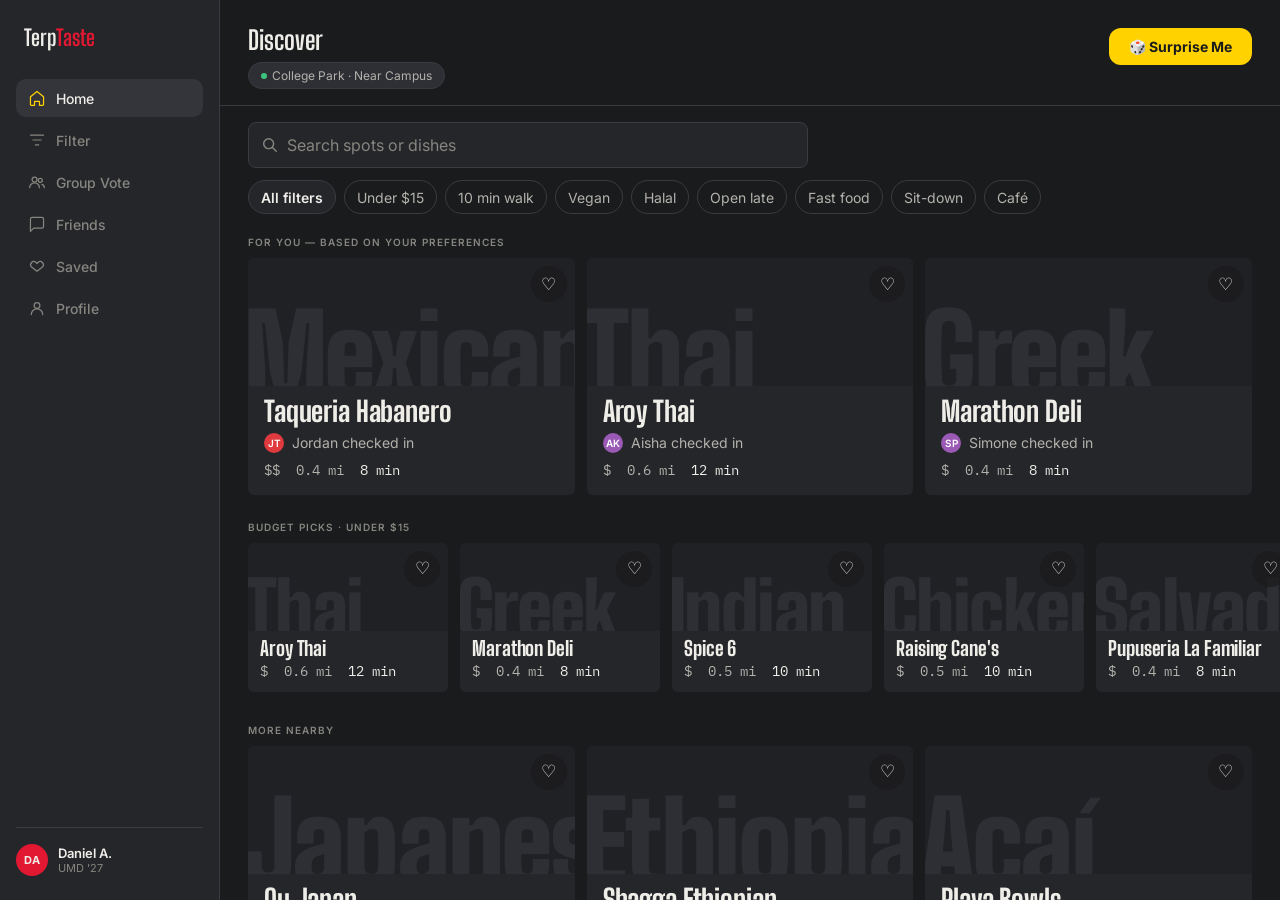
==== index.html @ ddad02ac "Phase 3 group 2: search, filter chips and a working Filter panel Home search, Home chips and the Fil" ====
<!DOCTYPE html>
<html lang="en">
<head>
<meta charset="UTF-8">
<meta name="viewport" content="width=device-width, initial-scale=1.0">
<title>TerpTaste — UMD Food Discovery</title>
<link rel="preconnect" href="https://fonts.googleapis.com">
<link rel="preconnect" href="https://fonts.gstatic.com" crossorigin>
<link href="https://fonts.googleapis.com/css2?family=Big+Shoulders+Display:wght@600;700;800;900&family=Inter:wght@400;500;600;700&family=IBM+Plex+Mono:wght@500&display=swap" rel="stylesheet">
<link rel="stylesheet" href="css/tokens.css">
<link rel="stylesheet" href="css/app.css">
<link rel="stylesheet" href="css/components.css">
</head>
<body>
<div class="toast" id="toast"></div>
<div class="app-shell">

  <!-- SIDEBAR -->
  <div class="sidebar">
    <div class="sidebar-logo">Terp<span>Taste</span></div>
    <div class="snav active" id="sb-home" onclick="go('home')">
      <svg width="18" height="18" viewBox="0 0 22 22" fill="none"><path d="M3 9.5L11 3l8 6.5V19a1 1 0 01-1 1H14v-5H8v5H4a1 1 0 01-1-1V9.5z" stroke="var(--terp-gold)" stroke-width="1.5" stroke-linecap="round" stroke-linejoin="round"/></svg>
      <span>Home</span>
    </div>
    <div class="snav" id="sb-filter" onclick="go('filter')">
      <svg width="18" height="18" viewBox="0 0 22 22" fill="none"><path d="M3 5h16M6 11h10M9 17h4" stroke="var(--text-muted)" stroke-width="1.5" stroke-linecap="round"/></svg>
      <span>Filter</span>
    </div>
    <div class="snav" id="sb-group" onclick="go('group')">
      <svg width="18" height="18" viewBox="0 0 22 22" fill="none"><circle cx="8" cy="8" r="3" stroke="var(--text-muted)" stroke-width="1.5"/><circle cx="15" cy="9" r="2.5" stroke="var(--text-muted)" stroke-width="1.5"/><path d="M2 18c0-3.3 2.7-6 6-6s6 2.7 6 6" stroke="var(--text-muted)" stroke-width="1.5" stroke-linecap="round"/><path d="M17 14c1.7.5 3 2 3 4" stroke="var(--text-muted)" stroke-width="1.5" stroke-linecap="round"/></svg>
      <span>Group Vote</span>
    </div>
    <div class="snav" id="sb-friends" onclick="go('friends')">
      <svg width="18" height="18" viewBox="0 0 22 22" fill="none"><path d="M19 14c0 1-1 2-2 2H7l-4 4V5c0-1 1-2 2-2h12c1 0 2 1 2 2v9z" stroke="var(--text-muted)" stroke-width="1.5" stroke-linecap="round" stroke-linejoin="round"/></svg>
      <span>Friends</span>
    </div>
    <div class="snav" id="sb-saved" onclick="go('saved')">
      <svg width="18" height="18" viewBox="0 0 22 22" fill="none"><path d="M11 17.5l-7-5.5a4 4 0 015.6-5.6L11 8l1.4-1.6A4 4 0 0118 12l-7 5.5z" stroke="var(--text-muted)" stroke-width="1.5" stroke-linecap="round" stroke-linejoin="round"/></svg>
      <span>Saved</span>
    </div>
    <div class="snav" id="sb-profile" onclick="go('profile')">
      <svg width="18" height="18" viewBox="0 0 22 22" fill="none"><circle cx="11" cy="8" r="3.5" stroke="var(--text-muted)" stroke-width="1.5"/><path d="M4 19c0-3.9 3.1-7 7-7s7 3.1 7 7" stroke="var(--text-muted)" stroke-width="1.5" stroke-linecap="round"/></svg>
      <span>Profile</span>
    </div>
    <div class="sidebar-user">
      <div class="s-avatar">DA</div>
      <div><div class="s-name">Daniel A.</div><div class="s-sub">UMD '27</div></div>
    </div>
  </div>

  <div class="main-area">
    <div class="main-scroll" id="main-scroll">

      <!-- HOME -->
      <div class="panel active" id="panel-home">
        <div class="ph">
          <div>
            <div class="ph-title">Discover</div>
            <div class="loc-pill"><div class="loc-dot"></div>College Park · Near Campus</div>
          </div>
          <button class="surprise-btn" onclick="surpriseMe()">🎲 Surprise Me</button>
        </div>
        <div class="tt-controls">
          <label class="tt-search">
            <svg aria-hidden="true" width="18" height="18" viewBox="0 0 20 20" fill="none"><circle cx="8.5" cy="8.5" r="5.5" stroke="currentColor" stroke-width="1.6"/><path d="M13 13l4 4" stroke="currentColor" stroke-width="1.6" stroke-linecap="round"/></svg>
            <input type="search" id="home-search" placeholder="Search spots or dishes" aria-label="Search spots or dishes" autocomplete="off" enterkeyhint="search">
          </label>
          <div class="tt-chips" id="home-chips" role="group" aria-label="Quick filters"></div>
        </div>
        <div id="home-content" aria-live="polite"></div>
      </div>

      <!-- DETAIL -->
      <div class="panel" id="panel-detail">
        <div class="dhero"><div class="dhero-bg" id="dhero-bg"></div><div class="dhero-ov"></div><div class="dtitle"><div class="dname" id="dname"></div><div class="dsub" id="dsub"></div></div></div>
        <div class="dbody">
          <button class="back-btn" onclick="go('home')">← Back to results</button>
          <div class="pills" id="dpills"></div>
          <div class="dcols">
            <div>
              <div class="ds">From your people</div>
              <div class="tblock" id="dtrust"></div>
              <div class="ds">On the menu</div>
              <div class="dmenu" id="dmenu"></div>
            </div>
            <div>
              <div class="ds">Dietary info</div>
              <div class="dtags" id="ddiet"></div>
              <div class="dactions">
                <button class="abtn" onclick="go('group')">Suggest to Group →</button>
                <button class="abtn" id="save-btn" onclick="toggleSave()">♡ Save</button>
              </div>
              <button class="checkin-btn" id="checkin-btn" onclick="checkIn()">Been Here — Check In</button>
            </div>
          </div>
        </div>
      </div>

      <!-- FILTER -->
      <div class="panel" id="panel-filter">
        <div class="ph"><div><div class="ph-title">Filter</div><div class="ph-sub">Changes here also update Discover.</div></div><button type="button" class="tt-link" id="filter-clear">Clear all</button></div>
        <div class="tt-filter" id="filter-body"></div>
        <div class="tt-filter-foot"><button type="button" class="tt-btn tt-btn--primary tt-btn--block" id="filter-apply">Show spots</button></div>
      </div>

      <!-- GROUP -->
      <div class="panel" id="panel-group">
        <div class="ph"><div><div class="ph-title">Group Vote</div><div class="ph-sub">Settle it in 60 seconds — no more 45-minute group chats</div></div></div>
        <div class="glayout">
          <div>
            <div class="gsuggestion-box"><div class="gsugg-title">Add a spot to the vote</div><div class="gsugg-chips" id="gsugg"></div></div>
            <div class="gtitle">Active session</div>
            <div class="mbrs"><div class="mbr" style="background:var(--avatar-red);">DA</div><div class="mbr" style="background:var(--avatar-blue);">AK</div><div class="mbr" style="background:var(--avatar-green);">JT</div><div class="mbr" style="background:var(--avatar-purple);">MR</div></div>
            <button class="invite-btn">+ Invite friends by link</button>
            <div class="gtitle" style="margin-bottom:10px;">Cast your vote</div>
            <div id="vcards"></div>
            <button class="add-opt-btn" onclick="showToast('Use the picker above to add spots')">+ Add another option</button>
          </div>
          <div>
            <div class="gtitle" style="margin-bottom:10px;">Live result</div>
            <div class="win-banner"><div class="win-em" id="win-em">🌮</div><div class="win-name" id="win-name">Taqueria Habanero wins!</div><div class="win-sub" id="win-sub">0.4 mi · Mexican · $$</div></div>
          </div>
        </div>
      </div>

      <!-- FRIENDS -->
      <div class="panel" id="panel-friends">
        <div class="ph"><div><div class="ph-title">Friends Feed</div><div class="ph-sub">Real check-ins from people you actually know — no bots, no fake reviews</div></div></div>
        <div style="height:14px;"></div>
        <div class="fgrid">
          <div class="fitem"><div class="ftop"><div class="fpfp" style="background:var(--avatar-red);">JT</div><div><div class="fwho">Jordan T.</div><div class="fwhen">2 hours ago</div></div></div><div class="frest">Taqueria Habanero</div><div class="fquote">"Al pastor and a hibiscus agua fresca — that's the move. Michelin for a reason."</div><div class="factions"><div class="fa fire">🔥 Same</div><div class="fa" onclick="saveFromFeed('habanero')">♡ Save spot</div><div class="fa" onclick="go('group')">Send to group</div></div></div>
          <div class="fitem"><div class="ftop"><div class="fpfp" style="background:var(--avatar-blue);">AK</div><div><div class="fwho">Aisha K.</div><div class="fwhen">Yesterday · 7pm</div></div></div><div class="frest">Aroy Thai</div><div class="fquote">"Got the drunken noodles on 3-star spice. Do NOT underestimate it. So good though."</div><div class="factions"><div class="fa fire">🔥 Same</div><div class="fa" onclick="saveFromFeed('aroy')">♡ Save spot</div><div class="fa" onclick="go('group')">Send to group</div></div></div>
          <div class="fitem"><div class="ftop"><div class="fpfp" style="background:var(--avatar-green);">MR</div><div><div class="fwho">Marcus R.</div><div class="fwhen">2 days ago</div></div></div><div class="frest">Shagga Ethiopian</div><div class="fquote">"Ubered over and split the combo platter with 2 friends. $16 each, stuffed. Go."</div><div class="factions"><div class="fa fire">🔥 Same</div><div class="fa" onclick="saveFromFeed('shagga')">♡ Save spot</div><div class="fa" onclick="go('group')">Send to group</div></div></div>
          <div class="fitem"><div class="ftop"><div class="fpfp" style="background:var(--avatar-purple);">SP</div><div><div class="fwho">Simone P.</div><div class="fwhen">3 days ago</div></div></div><div class="frest">Marathon Deli</div><div class="fquote">"Marathon fries at midnight after studying. Classic. $4. They never miss."</div><div class="factions"><div class="fa fire">🔥 Same</div><div class="fa" onclick="saveFromFeed('marathon')">♡ Save spot</div><div class="fa" onclick="go('group')">Send to group</div></div></div>
          <div class="fitem"><div class="ftop"><div class="fpfp" style="background:var(--avatar-orange);">KB</div><div><div class="fwho">Kevin B.</div><div class="fwhen">4 days ago</div></div></div><div class="frest">Raising Cane's</div><div class="fquote">"Three Finger Combo after lecture. Cane's sauce goes crazy. Always a line but worth the 8 minutes."</div><div class="factions"><div class="fa fire">🔥 Same</div><div class="fa" onclick="saveFromFeed('canes')">♡ Save spot</div><div class="fa" onclick="go('group')">Send to group</div></div></div>
          <div class="fitem"><div class="ftop"><div class="fpfp" style="background:var(--avatar-teal);">PR</div><div><div class="fwho">Priya R.</div><div class="fwhen">5 days ago</div></div></div><div class="frest">Spice 6</div><div class="fquote">"Naan pizza with tikka masala. $14 and you'll be full for the rest of the day."</div><div class="factions"><div class="fa fire">🔥 Same</div><div class="fa" onclick="saveFromFeed('spice6')">♡ Save spot</div><div class="fa" onclick="go('group')">Send to group</div></div></div>
        </div>
      </div>

      <!-- SAVED -->
      <div class="panel" id="panel-saved">
        <div class="ph"><div><div class="ph-title">Saved Spots</div><div class="ph-sub">Your personal shortlist</div></div></div>
        <div style="height:14px;"></div>
        <div id="saved-content"></div>
      </div>

      <!-- PROFILE -->
      <div class="panel" id="panel-profile">
        <div class="ph"><div class="ph-title">Profile</div></div>
        <div class="playout">
          <div>
            <div class="pcard">
              <div class="pavatar">DA</div>
              <div class="pname">Daniel A.</div>
              <div class="phandle">UMD '27 · College Park</div>
              <div class="sgrid">
                <div class="scard"><div class="snum" id="stat-ci">0</div><div class="slbl">Check-ins</div></div>
                <div class="scard"><div class="snum" id="stat-sv">0</div><div class="slbl">Saved</div></div>
                <div class="scard"><div class="snum">12</div><div class="slbl">Friends</div></div>
                <div class="scard"><div class="snum">4</div><div class="slbl">Groups</div></div>
              </div>
            </div>
            <div class="psec" style="margin-top:12px;">
              <div class="ptitle">Dietary preferences</div>
              <div class="ptags"><div class="ptag">Asian</div><div class="ptag">Under $15</div><div class="ptag">Quick eats</div><div class="ptag">Vegan options</div><div class="ptag">Open late</div></div>
            </div>
            <div class="psec" style="margin-top:12px;">
              <div class="ptitle">About this project</div>
              <a class="abtn" href="case-study.html" style="text-decoration:none;display:inline-block;">Read the UX case study →</a>
            </div>
          </div>
          <div>
            <div class="psec">
              <div class="ptitle">Visit history</div>
              <div id="visit-history"><div style="font-size:13px;color:var(--text-muted);padding:8px 0;">No visits yet — check in after eating!</div></div>
            </div>
          </div>
        </div>
      </div>

    </div>

    <!-- MOBILE NAV -->
    <div class="mobile-nav">
      <div class="mobile-nav-inner">
        <div class="nitem active" id="mn-home" onclick="go('home')"><svg width="22" height="22" viewBox="0 0 22 22" fill="none"><path d="M3 9.5L11 3l8 6.5V19a1 1 0 01-1 1H14v-5H8v5H4a1 1 0 01-1-1V9.5z" stroke="var(--text-muted)" stroke-width="1.5" stroke-linecap="round" stroke-linejoin="round"/></svg><div class="nlabel">Home</div></div>
        <div class="nitem" id="mn-filter" onclick="go('filter')"><svg width="22" height="22" viewBox="0 0 22 22" fill="none"><path d="M3 5h16M6 11h10M9 17h4" stroke="var(--text-muted)" stroke-width="1.5" stroke-linecap="round"/></svg><div class="nlabel">Filter</div></div>
        <div class="nitem" id="mn-group" onclick="go('group')"><svg width="22" height="22" viewBox="0 0 22 22" fill="none"><circle cx="8" cy="8" r="3" stroke="var(--text-muted)" stroke-width="1.5"/><circle cx="15" cy="9" r="2.5" stroke="var(--text-muted)" stroke-width="1.5"/><path d="M2 18c0-3.3 2.7-6 6-6s6 2.7 6 6" stroke="var(--text-muted)" stroke-width="1.5" stroke-linecap="round"/><path d="M17 14c1.7.5 3 2 3 4" stroke="var(--text-muted)" stroke-width="1.5" stroke-linecap="round"/></svg><div class="nlabel">Group</div></div>
        <div class="nitem" id="mn-friends" onclick="go('friends')"><svg width="22" height="22" viewBox="0 0 22 22" fill="none"><path d="M19 14c0 1-1 2-2 2H7l-4 4V5c0-1 1-2 2-2h12c1 0 2 1 2 2v9z" stroke="var(--text-muted)" stroke-width="1.5" stroke-linecap="round" stroke-linejoin="round"/></svg><div class="nlabel">Friends</div></div>
        <div class="nitem" id="mn-profile" onclick="go('profile')"><svg width="22" height="22" viewBox="0 0 22 22" fill="none"><circle cx="11" cy="8" r="3.5" stroke="var(--text-muted)" stroke-width="1.5"/><path d="M4 19c0-3.9 3.1-7 7-7s7 3.1 7 7" stroke="var(--text-muted)" stroke-width="1.5" stroke-linecap="round"/></svg><div class="nlabel">Profile</div></div>
      </div>
    </div>
  </div>
</div>

<script src="js/data/mock-places.js"></script>
<script src="js/data/terp-content.js"></script>
<script src="js/data/restaurants.js"></script>
<script src="js/ui/components.js"></script>
<script src="js/app.js"></script>
</body>
</html>
---- css/tokens.css ----
/* TerpTaste design tokens (direction A: Signage)
   Single source of truth for color, type, spacing, radii, shadow and motion.
   Fonts load from Google Fonts in each page's <head>:
   Big Shoulders Display 600/800/900, Inter 400/500/600, IBM Plex Mono 500. */

:root{
  /* ── Color primitives ─────────────────────────────────────────────── */
  --asphalt:#1A1B1D;      /* page */
  --curb:#25262A;         /* raised surfaces, sheets */
  --curb-2:#2E2F34;       /* hover surface, skeleton fill */
  --tile:#202124;         /* photo-fallback tile */
  --lane:#3A3B40;         /* borders, dividers, rules */
  --chalk:#EFEDE8;        /* primary text */
  --chalk-2:#B4B2AC;      /* secondary text */
  --chalk-3:#86857F;      /* muted text, meta */
  --red:#E21833;          /* Terp Red: actions and current selection only */
  --red-press:#C8142C;    /* red hover / pressed */
  --on-red:#FFFFFF;       /* text on red */
  --gold:#FFD200;         /* ratings and the vote leader only */
  --open:#3FC47F;         /* open-now status only */

  /* Avatar fills (initials on white text) */
  --avatar-red:#E03A3E;
  --avatar-blue:#3D7EBF;
  --avatar-green:#2A9D60;
  --avatar-purple:#9B59B6;
  --avatar-orange:#E67E22;
  --avatar-teal:#1ABC9C;

  /* ── Semantic color ───────────────────────────────────────────────── */
  --bg-page:var(--asphalt);
  --surface-1:var(--curb);
  --surface-2:var(--curb-2);
  --surface-tile:var(--tile);
  --border:var(--lane);
  --text-primary:var(--chalk);
  --text-secondary:var(--chalk-2);
  --text-muted:var(--chalk-3);
  --action:var(--red);
  --action-press:var(--red-press);
  --on-action:var(--on-red);
  --highlight:var(--gold);
  --status-open:var(--open);
  --status-closed:var(--chalk-3);
  --success:var(--open);
  --danger:var(--red);
  --focus-ring:var(--chalk);
  --scrim:color-mix(in srgb,var(--asphalt) 70%,transparent);

  /* ── Type ─────────────────────────────────────────────────────────── */
  --f-display:'Big Shoulders Display',Impact,sans-serif; /* names, titles, vote counts */
  --f-body:'Inter',system-ui,sans-serif;                 /* body, buttons, labels */
  --f-data:'IBM Plex Mono',ui-monospace,monospace;       /* comparable numbers only */

  --t-12:12px; --t-14:14px; --t-16:16px; --t-20:20px;
  --t-28:28px; --t-44:44px; --t-72:72px;

  --lh-display:.95;
  --lh-body:1.5;
  --tracking-display:-.01em;

  /* ── Spacing ──────────────────────────────────────────────────────── */
  --s-1:4px; --s-2:8px; --s-3:12px; --s-4:16px;
  --s-5:24px; --s-6:32px; --s-7:48px; --s-8:64px;

  /* ── Radii (small on cards, larger on sheets) ─────────────────────── */
  --r-card:6px;
  --r-control:8px;
  --r-sheet:10px;
  --r-pill:999px;

  /* ── Elevation (Signage is flat; shadow only on floating layers) ──── */
  --shadow-none:none;
  --shadow-overlay:0 8px 24px rgba(0,0,0,.45);

  /* ── Motion ───────────────────────────────────────────────────────── */
  --ease-out:cubic-bezier(.2,.8,.2,1);
  --dur-fast:120ms;
  --dur-flip:320ms;   /* scoreboard count flip, the one signature motion */

  /* ── Component tokens ─────────────────────────────────────────────── */
  --card-bg:var(--surface-1);
  --card-gap:var(--s-3);
  --card-name-size:var(--t-28);
  --tile-h:128px;
  --tile-word-size:112px;
  --tile-word-color:var(--curb-2);
  --tile-word-hover:var(--lane);
  --vote-count-size:56px;
  --section-gap:var(--s-6);
}
---- css/app.css ----
*{box-sizing:border-box;margin:0;padding:0;}
:root{
  /* Shared tokens live in css/tokens.css. These legacy names remain only for screens
     not yet rebuilt; each is removed as its screen moves to components.css. */
  --surface-3:#34353A;
  --border-strong:#4A4B50;
  --terp-red:var(--red);
  --terp-gold:var(--gold);
  --terp-gold-dim:#9A7F00;
  --open-green:var(--open);
  --status-wait:#FFB432;
  --status-done:#1E6B40;
}
html,body{height:100%;font-family:var(--f-body);background:var(--bg-page);color:var(--text-primary);}
.app-shell{display:flex;height:100vh;overflow:hidden;}
.sidebar{width:220px;background:var(--surface-1);border-right:1px solid var(--border);display:flex;flex-direction:column;padding:24px 16px;flex-shrink:0;}
.sidebar-logo{font-family:var(--f-display);font-size:22px;font-weight:700;color:var(--text-primary);margin-bottom:28px;padding:0 8px;}
.sidebar-logo span{color:var(--terp-red);}
.snav{display:flex;align-items:center;gap:10px;padding:10px 12px;border-radius:10px;cursor:pointer;margin-bottom:4px;color:var(--text-muted);}
.snav:hover{background:var(--surface-2);color:var(--text-secondary);}
.snav.active{background:var(--surface-3);color:var(--text-primary);}
.snav span{font-size:14px;font-weight:500;}
.sidebar-user{margin-top:auto;display:flex;align-items:center;gap:10px;padding-top:16px;border-top:1px solid var(--border);}
.s-avatar{width:32px;height:32px;border-radius:50%;background:var(--terp-red);display:flex;align-items:center;justify-content:center;font-size:11px;font-weight:700;color:var(--text-primary);flex-shrink:0;}
.s-name{font-size:13px;font-weight:600;color:var(--text-primary);}
.s-sub{font-size:11px;color:var(--text-muted);}
.main-area{flex:1;overflow:hidden;display:flex;flex-direction:column;background:var(--bg-page);}
.main-scroll{flex:1;overflow-y:auto;overflow-x:hidden;}
.main-scroll::-webkit-scrollbar{width:6px;}
.main-scroll::-webkit-scrollbar-thumb{background:var(--border-strong);border-radius:3px;}
.panel{display:none;}
.panel.active{display:block;}
.ph{padding:24px 28px 16px;border-bottom:1px solid var(--border);display:flex;align-items:flex-start;justify-content:space-between;flex-wrap:wrap;gap:10px;position:sticky;top:0;background:var(--bg-page);z-index:10;}
.ph-title{font-family:var(--f-display);font-size:26px;font-weight:700;color:var(--text-primary);}
.ph-sub{font-size:13px;color:var(--text-muted);margin-top:2px;}
.loc-pill{display:inline-flex;align-items:center;gap:5px;background:var(--surface-2);border:1px solid var(--border);border-radius:20px;padding:5px 12px;font-size:12px;color:var(--text-secondary);margin-top:6px;}
.loc-dot{width:6px;height:6px;border-radius:50%;background:var(--open-green);flex-shrink:0;}
.surprise-btn{background:var(--terp-gold);color:var(--bg-page);border:none;border-radius:12px;padding:10px 20px;font-family:var(--f-body);font-size:14px;font-weight:700;cursor:pointer;white-space:nowrap;flex-shrink:0;margin-top:4px;}
.surprise-btn:active{transform:scale(0.97);}
.slabel{padding:18px 28px 10px;font-size:10px;font-weight:600;color:var(--text-muted);letter-spacing:0.1em;text-transform:uppercase;}
.cgrid{display:grid;grid-template-columns:repeat(auto-fill,minmax(280px,1fr));gap:var(--card-gap);padding:0 28px 8px;}
.mrow{padding:0 28px 8px;display:flex;gap:var(--card-gap);overflow-x:auto;margin-bottom:6px;}
.mrow::-webkit-scrollbar{display:none;}
.dhero{height:220px;position:relative;display:flex;align-items:flex-end;flex-shrink:0;}
.dhero-bg{position:absolute;inset:0;}
.dhero-ov{position:absolute;inset:0;background:linear-gradient(to bottom,color-mix(in srgb,var(--bg-page) 10%,transparent),color-mix(in srgb,var(--bg-page) 85%,transparent));}
.dtitle{position:relative;z-index:2;padding:0 28px 18px;}
.dname{font-family:var(--f-display);font-size:28px;font-weight:700;color:var(--text-primary);margin-bottom:4px;}
.dsub{font-size:13px;color:color-mix(in srgb,var(--text-primary) 60%,transparent);}
.dbody{padding:20px 28px;}
.back-btn{background:var(--surface-2);border:1px solid var(--border);border-radius:8px;padding:7px 14px;font-size:13px;font-weight:500;cursor:pointer;color:var(--text-secondary);display:inline-flex;align-items:center;gap:6px;margin-bottom:18px;font-family:var(--f-body);}
.back-btn:hover{color:var(--text-primary);}
.pills{display:flex;gap:7px;flex-wrap:wrap;margin-bottom:18px;}
.pill{border-radius:8px;padding:5px 11px;font-size:12px;font-weight:500;}
.pill-open{background:color-mix(in srgb,var(--open-green) 12%,transparent);color:var(--open-green);border:1px solid color-mix(in srgb,var(--open-green) 25%,transparent);}
.pill-wait{background:color-mix(in srgb,var(--status-wait) 10%,transparent);color:var(--status-wait);border:1px solid color-mix(in srgb,var(--status-wait) 20%,transparent);}
.pill-price{background:var(--surface-2);color:var(--text-secondary);border:1px solid var(--border);}
.dcols{display:grid;grid-template-columns:1fr 1fr;gap:24px;}
.ds{font-size:10px;font-weight:600;color:var(--text-muted);letter-spacing:.1em;text-transform:uppercase;margin-bottom:8px;}
.tblock{background:var(--surface-2);border-radius:12px;padding:14px;margin-bottom:18px;border-left:3px solid var(--terp-gold-dim);}
.tblock p{font-size:13px;color:var(--text-secondary);line-height:1.6;font-style:italic;}
.tblock .src{font-size:11px;color:var(--text-muted);margin-top:5px;font-style:normal;}
.dmenu{font-size:13px;color:var(--text-secondary);line-height:1.6;margin-bottom:18px;}
.dtags{display:flex;flex-wrap:wrap;gap:6px;margin-bottom:20px;}
.dtag{background:var(--surface-2);border:1px solid var(--border);border-radius:8px;padding:5px 10px;font-size:12px;color:var(--text-secondary);}
.dactions{display:flex;gap:10px;margin-bottom:10px;flex-wrap:wrap;}
.abtn{border-radius:10px;padding:11px 18px;font-family:var(--f-body);font-size:13px;font-weight:600;cursor:pointer;border:1px solid var(--border);background:var(--surface-2);color:var(--text-primary);}
.abtn:hover{border-color:var(--border-strong);}
.abtn.saved-active{border-color:var(--terp-red);color:var(--terp-red);}
.checkin-btn{background:var(--terp-red);color:var(--text-primary);border:none;border-radius:10px;padding:12px 24px;font-family:var(--f-body);font-size:14px;font-weight:700;cursor:pointer;margin-top:10px;display:block;width:100%;}
.checkin-btn.done{background:var(--status-done);}
.glayout{display:grid;grid-template-columns:1fr 1fr;gap:24px;padding:24px 28px;align-items:start;}
.gtitle{font-size:10px;font-weight:600;color:var(--text-muted);text-transform:uppercase;letter-spacing:.1em;margin-bottom:10px;}
.mbrs{display:flex;margin-bottom:16px;}
.mbr{width:36px;height:36px;border-radius:50%;display:flex;align-items:center;justify-content:center;font-size:11px;font-weight:700;color:var(--text-primary);border:2px solid var(--bg-page);margin-left:-8px;}
.mbr:first-child{margin-left:0;}
.vcard{background:var(--surface-1);border:1px solid var(--border);border-radius:14px;padding:13px 14px;margin-bottom:10px;cursor:pointer;transition:border-color .15s;}
.vcard:hover{border-color:var(--border-strong);}
.vcard.picked{border:1px solid var(--terp-red);background:color-mix(in srgb,var(--terp-red) 5%,transparent);}
.vheader{display:flex;justify-content:space-between;align-items:center;margin-bottom:3px;}
.vname{font-size:14px;font-weight:600;color:var(--text-primary);}
.vtag{font-size:10px;padding:3px 8px;border-radius:6px;font-weight:600;background:color-mix(in srgb,var(--terp-gold) 10%,transparent);color:var(--terp-gold);border:1px solid color-mix(in srgb,var(--terp-gold) 20%,transparent);}
.vmeta{font-size:12px;color:var(--text-muted);margin-bottom:8px;}
.vbar-bg{background:var(--surface-2);border-radius:3px;height:4px;overflow:hidden;}
.vbar{height:4px;border-radius:3px;background:var(--terp-red);transition:width .5s ease;}
.vcount{font-size:11px;color:var(--text-muted);margin-top:4px;}
.win-banner{background:var(--surface-2);border:1px solid var(--border-strong);border-radius:14px;padding:24px;text-align:center;}
.win-em{font-size:32px;margin-bottom:8px;}
.win-name{font-family:var(--f-display);font-size:22px;font-weight:700;color:var(--text-primary);margin-bottom:4px;}
.win-sub{font-size:12px;color:var(--text-muted);}
.invite-btn{width:100%;border:1px dashed var(--border-strong);background:transparent;border-radius:10px;padding:10px;font-family:var(--f-body);font-size:13px;color:var(--text-muted);cursor:pointer;margin-bottom:14px;}
.add-opt-btn{width:100%;background:var(--surface-2);border:1px solid var(--border);border-radius:10px;padding:11px;font-family:var(--f-body);font-size:13px;font-weight:600;color:var(--text-secondary);cursor:pointer;margin-top:4px;}
.add-opt-btn:hover{border-color:var(--border-strong);}
.gsuggestion-box{background:var(--surface-1);border:1px solid var(--border);border-radius:14px;padding:14px;margin-bottom:14px;}
.gsugg-title{font-size:11px;font-weight:600;color:var(--text-muted);margin-bottom:10px;}
.gsugg-chips{display:flex;flex-wrap:wrap;gap:6px;}
.gchip{background:var(--surface-2);border:1px solid var(--border);border-radius:20px;padding:5px 12px;font-size:12px;font-weight:500;cursor:pointer;color:var(--text-secondary);font-family:var(--f-body);}
.gchip:hover{border-color:var(--border-strong);color:var(--text-primary);}
.fgrid{display:grid;grid-template-columns:repeat(auto-fill,minmax(280px,1fr));gap:12px;padding:0 28px 28px;}
.fitem{background:var(--surface-1);border-radius:14px;border:1px solid var(--border);padding:14px;}
.ftop{display:flex;align-items:center;gap:10px;margin-bottom:9px;}
.fpfp{width:36px;height:36px;border-radius:50%;display:flex;align-items:center;justify-content:center;font-size:12px;font-weight:700;color:var(--text-primary);flex-shrink:0;}
.fwho{font-size:13px;font-weight:600;color:var(--text-primary);}
.fwhen{font-size:11px;color:var(--text-muted);}
.frest{font-size:15px;font-weight:600;color:var(--text-primary);margin-bottom:4px;}
.fquote{font-size:12px;color:var(--text-secondary);line-height:1.5;}
.factions{display:flex;gap:14px;margin-top:10px;padding-top:10px;border-top:1px solid var(--border);}
.fa{font-size:12px;font-weight:500;color:var(--text-muted);cursor:pointer;}
.fa.fire{color:var(--terp-red);}
.fa:hover{color:var(--text-primary);}
.saved-grid{display:grid;grid-template-columns:repeat(auto-fill,minmax(240px,1fr));gap:10px;padding:0 28px 28px;}
.saved-item{background:var(--surface-1);border:1px solid var(--border);border-radius:12px;padding:13px 14px;display:flex;justify-content:space-between;align-items:center;cursor:pointer;}
.saved-item:hover{border-color:var(--border-strong);}
.saved-name{font-size:14px;font-weight:600;color:var(--text-primary);}
.saved-meta{font-size:12px;color:var(--text-muted);margin-top:2px;}
.saved-remove{font-size:20px;color:var(--text-muted);cursor:pointer;padding:4px 8px;line-height:1;}
.saved-remove:hover{color:var(--terp-red);}
.empty-state{padding:48px 28px;text-align:center;color:var(--text-muted);font-size:14px;line-height:1.8;}
.playout{display:grid;grid-template-columns:240px 1fr;gap:24px;padding:24px 28px;align-items:start;}
.pcard{background:var(--surface-1);border:1px solid var(--border);border-radius:16px;padding:24px;text-align:center;}
.pavatar{width:72px;height:72px;border-radius:50%;background:var(--terp-red);display:flex;align-items:center;justify-content:center;font-size:22px;font-weight:700;color:var(--text-primary);margin:0 auto 12px;}
.pname{font-family:var(--f-display);font-size:20px;font-weight:700;color:var(--text-primary);}
.phandle{font-size:12px;color:var(--text-muted);margin-top:3px;}
.sgrid{display:grid;grid-template-columns:1fr 1fr;gap:8px;margin-top:16px;}
.scard{background:var(--surface-2);border-radius:12px;padding:12px;text-align:center;}
.snum{font-family:var(--f-display);font-size:24px;font-weight:700;color:var(--text-primary);}
.slbl{font-size:10px;color:var(--text-muted);margin-top:2px;}
.psec{background:var(--surface-1);border:1px solid var(--border);border-radius:14px;padding:16px;margin-bottom:14px;}
.ptitle{font-size:10px;font-weight:600;color:var(--text-muted);text-transform:uppercase;letter-spacing:.1em;margin-bottom:10px;}
.ptags{display:flex;flex-wrap:wrap;gap:6px;}
.ptag{background:var(--surface-2);border:1px solid var(--border);border-radius:8px;padding:5px 11px;font-size:12px;font-weight:500;color:var(--text-secondary);}
.hist{display:flex;justify-content:space-between;align-items:center;padding:10px 0;border-bottom:1px solid var(--border);}
.hist:last-child{border-bottom:none;}
.hname{font-size:13px;font-weight:600;color:var(--text-primary);}
.hsub{font-size:11px;color:var(--text-muted);margin-top:1px;}
.hdate{font-size:12px;color:var(--text-muted);}
.mobile-nav{display:none;background:var(--surface-1);border-top:1px solid var(--border);padding:10px 0 14px;flex-shrink:0;}
.mobile-nav-inner{display:flex;}
.nitem{flex:1;display:flex;flex-direction:column;align-items:center;gap:4px;cursor:pointer;padding:4px 0;}
.nlabel{font-size:10px;color:var(--text-muted);font-weight:500;}
.nitem.active .nlabel{color:var(--terp-gold);}
.toast{position:fixed;bottom:80px;left:50%;transform:translateX(-50%) translateY(20px);background:var(--surface-3);border:1px solid var(--border-strong);border-radius:10px;padding:10px 20px;font-size:13px;color:var(--text-primary);opacity:0;transition:all .3s;z-index:999;pointer-events:none;white-space:nowrap;}
.toast.show{opacity:1;transform:translateX(-50%) translateY(0);}

@media(max-width:700px){
  .sidebar{display:none;}
  .mobile-nav{display:flex;flex-direction:column;}
  .ph{padding:14px 16px 12px;}
  .ph-title{font-size:20px;}
  .slabel{padding:14px 16px 8px;}
  .cgrid{grid-template-columns:1fr;padding:0 16px 8px;gap:10px;}
  .mrow{padding:0 16px;}
  .glayout{grid-template-columns:1fr;padding:16px;}
  .fgrid{grid-template-columns:1fr;padding:0 16px 16px;}
  .saved-grid{grid-template-columns:1fr;padding:0 16px 16px;}
  .playout{grid-template-columns:1fr;padding:16px;}
  .dtitle{padding:0 16px 14px;}
  .dbody{padding:16px;}
  .dcols{grid-template-columns:1fr;}
  .dname{font-size:22px;}
  .toast{bottom:90px;}
}
---- css/components.css ----
/* TerpTaste components (direction A: Signage). All values from css/tokens.css. */

/* ── Restaurant card ──────────────────────────────────────────────────── */
.tt-card{position:relative;isolation:isolate;display:flex;flex-direction:column;background:var(--card-bg);border-radius:var(--r-card);overflow:hidden;min-width:0;}
.tt-card-media{position:relative;}
.tt-card-body{display:flex;flex-direction:column;gap:var(--s-2);padding:var(--s-3) var(--s-4) var(--s-4);flex:1;min-width:0;}
.tt-card-name{margin:0;font-family:var(--f-display);font-weight:800;font-size:var(--card-name-size);line-height:var(--lh-display);letter-spacing:-.005em;color:var(--text-primary);}
/* The name button covers the whole card, so the card is one click/tab target. */
.tt-card-link{all:unset;cursor:pointer;}
.tt-card-link::after{content:"";position:absolute;inset:0;z-index:1;}
.tt-card-link:focus-visible{outline:none;}
.tt-card:has(.tt-card-link:focus-visible){outline:2px solid var(--focus-ring);outline-offset:2px;}
.tt-card:hover .tt-tile-word{color:var(--tile-word-hover);}

.tt-card--compact{width:200px;flex-shrink:0;}
.tt-card--compact .tt-tile{height:88px;}
.tt-card--compact .tt-tile-word{font-size:76px;}
.tt-card--compact .tt-card-name{font-size:var(--t-20);}
.tt-card--compact .tt-card-body{padding:var(--s-2) var(--s-3) var(--s-3);gap:var(--s-1);}

/* ── Photo tile with type-based fallback ─────────────────────────────── */
.tt-tile{position:relative;height:var(--tile-h);background:var(--surface-tile);overflow:hidden;}
.tt-tile-word{position:absolute;left:-.04em;bottom:-.22em;font-family:var(--f-display);font-weight:900;font-size:var(--tile-word-size);line-height:1;letter-spacing:-.02em;color:var(--tile-word-color);white-space:nowrap;user-select:none;transition:color var(--dur-fast) var(--ease-out);}
.tt-tile-img{position:absolute;inset:0;width:100%;height:100%;object-fit:cover;}

.tt-status{position:absolute;top:var(--s-2);left:var(--s-2);z-index:2;display:inline-flex;align-items:center;gap:6px;padding:3px 8px 3px 7px;border-radius:var(--r-pill);background:var(--scrim);font-family:var(--f-body);font-size:var(--t-12);font-weight:500;color:var(--text-primary);}
.tt-status::before{content:"";width:6px;height:6px;border-radius:50%;background:var(--status-open);}
.tt-status.is-closed::before{background:var(--status-closed);}

.tt-save{position:absolute;top:var(--s-2);right:var(--s-2);z-index:2;display:grid;place-items:center;width:36px;height:36px;padding:0;border:0;border-radius:50%;background:var(--scrim);color:var(--text-primary);font-size:17px;line-height:1;cursor:pointer;}
.tt-save[aria-pressed="true"]{color:var(--action);}
.tt-save:focus-visible{outline:2px solid var(--focus-ring);outline-offset:2px;}

/* ── Card text rows ───────────────────────────────────────────────────── */
.tt-trust{display:flex;align-items:center;gap:var(--s-2);font-family:var(--f-body);font-size:var(--t-14);color:var(--text-secondary);}
.tt-trust.is-student{color:var(--text-muted);}
.tt-avatar{display:grid;place-items:center;width:20px;height:20px;border-radius:50%;flex-shrink:0;font-size:10px;font-weight:600;color:var(--on-action);}
.tt-data{display:grid;grid-template-columns:auto auto 1fr;column-gap:var(--s-4);margin-top:auto;font-family:var(--f-data);font-size:var(--t-14);color:var(--text-secondary);}
.tt-data-strong{color:var(--text-primary);}

/* ── Buttons used by states ───────────────────────────────────────────── */
.tt-btn{display:inline-flex;align-items:center;gap:var(--s-2);padding:10px var(--s-4);border:1px solid var(--border);border-radius:var(--r-control);background:var(--surface-1);color:var(--text-primary);font-family:var(--f-body);font-size:var(--t-14);font-weight:600;cursor:pointer;transition:background-color var(--dur-fast) var(--ease-out);}
.tt-btn:hover{background:var(--surface-2);}
.tt-btn--primary{background:var(--action);border-color:var(--action);color:var(--on-action);}
.tt-btn--primary:hover{background:var(--action-press);border-color:var(--action-press);}
.tt-btn:focus-visible{outline:2px solid var(--focus-ring);outline-offset:2px;}

/* ── Loading skeleton ─────────────────────────────────────────────────── */
.tt-skel-group{display:grid;grid-template-columns:repeat(auto-fill,minmax(280px,1fr));gap:var(--card-gap);}
.tt-skel .tt-card-body{gap:var(--s-2);}
.tt-skel-block{border-radius:4px;background:var(--surface-2);animation:tt-pulse 1.4s ease-in-out infinite;}
.tt-skel-tile{height:var(--tile-h);border-radius:0;}
.tt-skel-name{height:24px;width:70%;}
.tt-skel-line{height:14px;width:45%;}
@keyframes tt-pulse{50%{opacity:.5;}}

/* ── Empty and error states ───────────────────────────────────────────── */
.tt-state{display:flex;flex-direction:column;align-items:flex-start;gap:var(--s-3);max-width:520px;padding:var(--s-5);border-radius:var(--r-sheet);background:var(--surface-1);}
.tt-state-title{margin:0;font-family:var(--f-display);font-weight:800;font-size:var(--t-28);line-height:1;color:var(--text-primary);}
.tt-state-body{margin:0;max-width:44ch;font-family:var(--f-body);font-size:var(--t-14);line-height:var(--lh-body);color:var(--text-secondary);}
.tt-state--error{box-shadow:inset 3px 0 0 var(--danger);}

/* ── Search bar ───────────────────────────────────────────────────────── */
.tt-search{display:flex;align-items:center;gap:var(--s-2);max-width:560px;padding:0 var(--s-3);border:1px solid var(--border);border-radius:var(--r-control);background:var(--surface-1);color:var(--text-muted);cursor:text;}
.tt-search:focus-within{border-color:var(--text-secondary);}
.tt-search input{flex:1;min-width:0;padding:var(--s-3) 0;border:0;background:none;color:var(--text-primary);font-family:var(--f-body);font-size:var(--t-16);}
.tt-search input::placeholder{color:var(--text-muted);}
.tt-search input:focus{outline:none;}

/* ── Chips ────────────────────────────────────────────────────────────── */
.tt-chips{display:flex;gap:var(--s-2);overflow-x:auto;padding:var(--s-3) 0 var(--s-1);scrollbar-width:none;}
.tt-chips::-webkit-scrollbar{display:none;}
.tt-chip{flex-shrink:0;min-height:34px;padding:6px var(--s-3);border:1px solid var(--border);border-radius:var(--r-pill);background:transparent;color:var(--text-secondary);font-family:var(--f-body);font-size:var(--t-14);white-space:nowrap;cursor:pointer;transition:background-color var(--dur-fast) var(--ease-out),color var(--dur-fast) var(--ease-out),border-color var(--dur-fast) var(--ease-out);}
.tt-chip:hover{color:var(--text-primary);border-color:var(--text-muted);}
.tt-chip[aria-pressed="true"]{background:var(--action);border-color:var(--action);color:var(--on-action);}
.tt-chip--more{background:var(--surface-1);color:var(--text-primary);font-weight:600;}
.tt-chip:focus-visible{outline:2px solid var(--focus-ring);outline-offset:2px;}

/* ── Home controls and results header ────────────────────────────────── */
.tt-controls{padding:var(--s-4) 28px 0;}
.tt-results-head{display:flex;align-items:baseline;justify-content:space-between;gap:var(--s-3);padding:var(--s-4) 28px var(--s-3);}
.tt-results-count{font-family:var(--f-display);font-weight:800;font-size:var(--t-20);line-height:1.1;color:var(--text-primary);}
.tt-link{padding:var(--s-1) 0;border:0;background:none;color:var(--text-primary);font-family:var(--f-body);font-size:var(--t-14);font-weight:600;text-decoration:underline;text-underline-offset:3px;cursor:pointer;white-space:nowrap;}
.tt-link:hover{color:var(--text-secondary);}
.tt-link:focus-visible{outline:2px solid var(--focus-ring);outline-offset:2px;}

/* ── Filter panel ─────────────────────────────────────────────────────── */
.tt-filter{display:grid;gap:var(--s-6);max-width:720px;padding:var(--s-5) 28px var(--s-6);}
.tt-fgroup-title{margin:0 0 var(--s-3);font-family:var(--f-display);font-weight:800;font-size:var(--t-20);line-height:1;color:var(--text-primary);}
.tt-fhint{margin:calc(var(--s-2) * -1) 0 var(--s-3);font-family:var(--f-body);font-size:var(--t-12);color:var(--text-muted);}
.tt-fopts{display:flex;flex-wrap:wrap;gap:var(--s-2);}
.tt-fnote{margin:0;padding:var(--s-3) var(--s-4);border-radius:var(--r-control);background:var(--surface-1);font-family:var(--f-body);font-size:var(--t-14);color:var(--text-secondary);}
.tt-filter-foot{position:sticky;bottom:0;z-index:5;padding:var(--s-3) 28px var(--s-4);background:var(--bg-page);border-top:1px solid var(--border);}
.tt-btn--block{width:100%;max-width:720px;justify-content:center;padding-top:var(--s-3);padding-bottom:var(--s-3);font-size:var(--t-16);}
.tt-btn:disabled{opacity:.5;cursor:not-allowed;}
.tt-btn--primary:disabled:hover{background:var(--action);}

@media (max-width:700px){
  .tt-controls{padding:var(--s-3) 16px 0;}
  .tt-results-head{padding:var(--s-3) 16px var(--s-2);}
  .tt-filter{padding:var(--s-4) 16px var(--s-5);}
  .tt-filter-foot{padding:var(--s-3) 16px;}
}

/* Page gutters while the legacy screen layout is still in place (Phase 4 replaces it). */
.tt-gutter{padding:var(--s-4) 28px;}
@media (max-width:700px){ .tt-gutter{padding:var(--s-3) 16px;} }

@media (prefers-reduced-motion:reduce){
  .tt-skel-block{animation:none;}
  .tt-tile-word,.tt-btn{transition:none;}
}
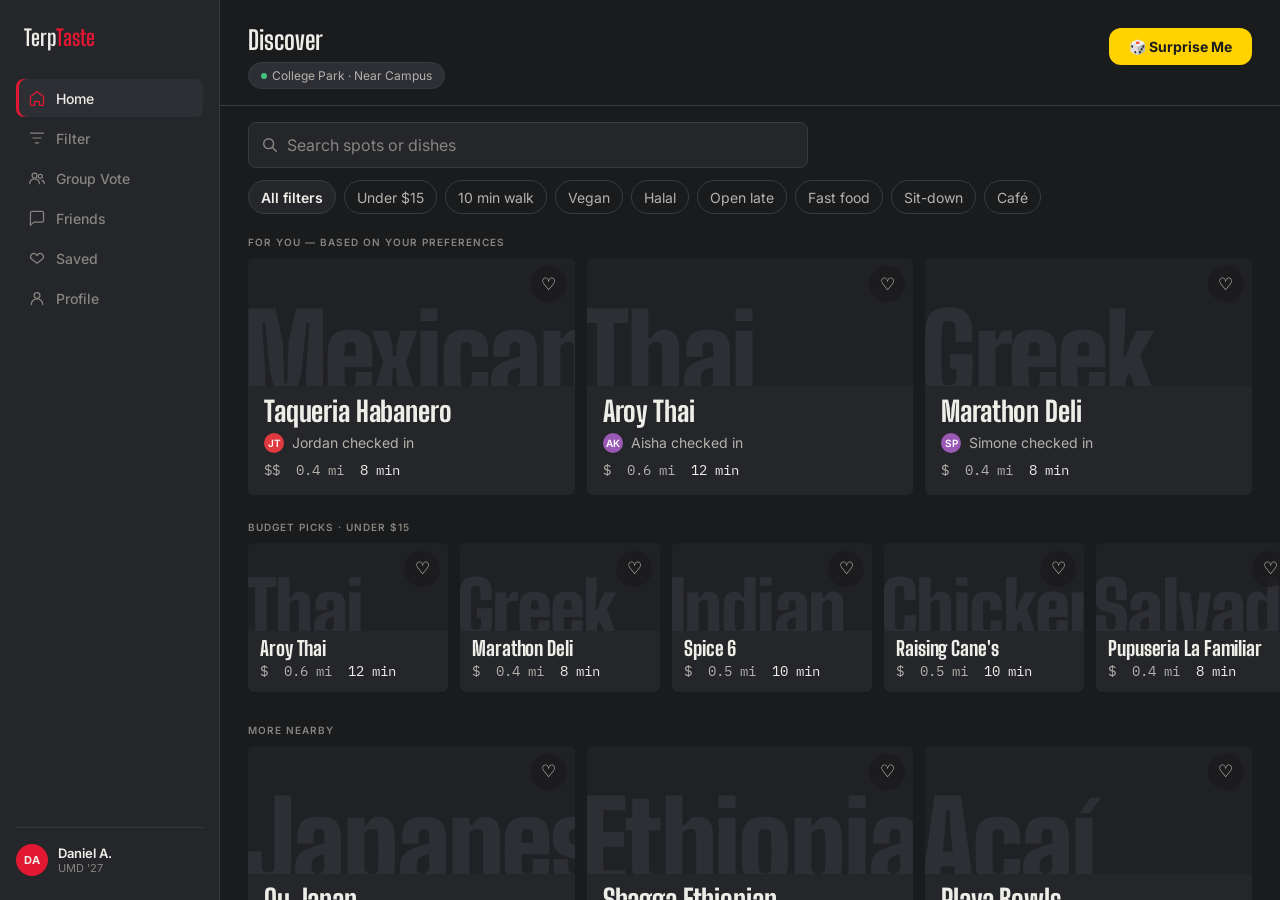
==== commit 80f0082b: "Phase 3 group 4: Group Vote scoreboard and nav Group vote rebuilt as the scoreboard from the stylegu" ====
--- a/index.html
+++ b/index.html
@@ -12,36 +12,38 @@
 <link rel="stylesheet" href="css/components.css">
 </head>
 <body>
-<div class="toast" id="toast"></div>
+<div class="tt-toast" id="toast" role="status" aria-live="polite"><span id="toast-msg"></span><button type="button" class="tt-toast-action" id="toast-action" hidden></button></div>
 <div class="app-shell">
 
   <!-- SIDEBAR -->
   <div class="sidebar">
     <div class="sidebar-logo">Terp<span>Taste</span></div>
-    <div class="snav active" id="sb-home" onclick="go('home')">
-      <svg width="18" height="18" viewBox="0 0 22 22" fill="none"><path d="M3 9.5L11 3l8 6.5V19a1 1 0 01-1 1H14v-5H8v5H4a1 1 0 01-1-1V9.5z" stroke="var(--terp-gold)" stroke-width="1.5" stroke-linecap="round" stroke-linejoin="round"/></svg>
+    <nav class="sidebar-nav" aria-label="Main">
+    <button type="button" class="snav" id="sb-home" data-nav="home">
+      <svg width="18" height="18" viewBox="0 0 22 22" fill="none"><path d="M3 9.5L11 3l8 6.5V19a1 1 0 01-1 1H14v-5H8v5H4a1 1 0 01-1-1V9.5z" stroke="currentColor" stroke-width="1.5" stroke-linecap="round" stroke-linejoin="round"/></svg>
       <span>Home</span>
-    </div>
-    <div class="snav" id="sb-filter" onclick="go('filter')">
-      <svg width="18" height="18" viewBox="0 0 22 22" fill="none"><path d="M3 5h16M6 11h10M9 17h4" stroke="var(--text-muted)" stroke-width="1.5" stroke-linecap="round"/></svg>
+    </button>
+    <button type="button" class="snav" id="sb-filter" data-nav="filter">
+      <svg width="18" height="18" viewBox="0 0 22 22" fill="none"><path d="M3 5h16M6 11h10M9 17h4" stroke="currentColor" stroke-width="1.5" stroke-linecap="round"/></svg>
       <span>Filter</span>
-    </div>
-    <div class="snav" id="sb-group" onclick="go('group')">
-      <svg width="18" height="18" viewBox="0 0 22 22" fill="none"><circle cx="8" cy="8" r="3" stroke="var(--text-muted)" stroke-width="1.5"/><circle cx="15" cy="9" r="2.5" stroke="var(--text-muted)" stroke-width="1.5"/><path d="M2 18c0-3.3 2.7-6 6-6s6 2.7 6 6" stroke="var(--text-muted)" stroke-width="1.5" stroke-linecap="round"/><path d="M17 14c1.7.5 3 2 3 4" stroke="var(--text-muted)" stroke-width="1.5" stroke-linecap="round"/></svg>
+    </button>
+    <button type="button" class="snav" id="sb-group" data-nav="group">
+      <svg width="18" height="18" viewBox="0 0 22 22" fill="none"><circle cx="8" cy="8" r="3" stroke="currentColor" stroke-width="1.5"/><circle cx="15" cy="9" r="2.5" stroke="currentColor" stroke-width="1.5"/><path d="M2 18c0-3.3 2.7-6 6-6s6 2.7 6 6" stroke="currentColor" stroke-width="1.5" stroke-linecap="round"/><path d="M17 14c1.7.5 3 2 3 4" stroke="currentColor" stroke-width="1.5" stroke-linecap="round"/></svg>
       <span>Group Vote</span>
-    </div>
-    <div class="snav" id="sb-friends" onclick="go('friends')">
-      <svg width="18" height="18" viewBox="0 0 22 22" fill="none"><path d="M19 14c0 1-1 2-2 2H7l-4 4V5c0-1 1-2 2-2h12c1 0 2 1 2 2v9z" stroke="var(--text-muted)" stroke-width="1.5" stroke-linecap="round" stroke-linejoin="round"/></svg>
+    </button>
+    <button type="button" class="snav" id="sb-friends" data-nav="friends">
+      <svg width="18" height="18" viewBox="0 0 22 22" fill="none"><path d="M19 14c0 1-1 2-2 2H7l-4 4V5c0-1 1-2 2-2h12c1 0 2 1 2 2v9z" stroke="currentColor" stroke-width="1.5" stroke-linecap="round" stroke-linejoin="round"/></svg>
       <span>Friends</span>
-    </div>
-    <div class="snav" id="sb-saved" onclick="go('saved')">
-      <svg width="18" height="18" viewBox="0 0 22 22" fill="none"><path d="M11 17.5l-7-5.5a4 4 0 015.6-5.6L11 8l1.4-1.6A4 4 0 0118 12l-7 5.5z" stroke="var(--text-muted)" stroke-width="1.5" stroke-linecap="round" stroke-linejoin="round"/></svg>
+    </button>
+    <button type="button" class="snav" id="sb-saved" data-nav="saved">
+      <svg width="18" height="18" viewBox="0 0 22 22" fill="none"><path d="M11 17.5l-7-5.5a4 4 0 015.6-5.6L11 8l1.4-1.6A4 4 0 0118 12l-7 5.5z" stroke="currentColor" stroke-width="1.5" stroke-linecap="round" stroke-linejoin="round"/></svg>
       <span>Saved</span>
-    </div>
-    <div class="snav" id="sb-profile" onclick="go('profile')">
-      <svg width="18" height="18" viewBox="0 0 22 22" fill="none"><circle cx="11" cy="8" r="3.5" stroke="var(--text-muted)" stroke-width="1.5"/><path d="M4 19c0-3.9 3.1-7 7-7s7 3.1 7 7" stroke="var(--text-muted)" stroke-width="1.5" stroke-linecap="round"/></svg>
+    </button>
+    <button type="button" class="snav" id="sb-profile" data-nav="profile">
+      <svg width="18" height="18" viewBox="0 0 22 22" fill="none"><circle cx="11" cy="8" r="3.5" stroke="currentColor" stroke-width="1.5"/><path d="M4 19c0-3.9 3.1-7 7-7s7 3.1 7 7" stroke="currentColor" stroke-width="1.5" stroke-linecap="round"/></svg>
       <span>Profile</span>
-    </div>
+    </button>
+    </nav>
     <div class="sidebar-user">
       <div class="s-avatar">DA</div>
       <div><div class="s-name">Daniel A.</div><div class="s-sub">UMD '27</div></div>
@@ -71,30 +73,7 @@
       </div>
 
       <!-- DETAIL -->
-      <div class="panel" id="panel-detail">
-        <div class="dhero"><div class="dhero-bg" id="dhero-bg"></div><div class="dhero-ov"></div><div class="dtitle"><div class="dname" id="dname"></div><div class="dsub" id="dsub"></div></div></div>
-        <div class="dbody">
-          <button class="back-btn" onclick="go('home')">← Back to results</button>
-          <div class="pills" id="dpills"></div>
-          <div class="dcols">
-            <div>
-              <div class="ds">From your people</div>
-              <div class="tblock" id="dtrust"></div>
-              <div class="ds">On the menu</div>
-              <div class="dmenu" id="dmenu"></div>
-            </div>
-            <div>
-              <div class="ds">Dietary info</div>
-              <div class="dtags" id="ddiet"></div>
-              <div class="dactions">
-                <button class="abtn" onclick="go('group')">Suggest to Group →</button>
-                <button class="abtn" id="save-btn" onclick="toggleSave()">♡ Save</button>
-              </div>
-              <button class="checkin-btn" id="checkin-btn" onclick="checkIn()">Been Here — Check In</button>
-            </div>
-          </div>
-        </div>
-      </div>
+      <div class="panel" id="panel-detail"><div id="detail-root"></div></div>
 
       <!-- FILTER -->
       <div class="panel" id="panel-filter">
@@ -105,20 +84,20 @@
 
       <!-- GROUP -->
       <div class="panel" id="panel-group">
-        <div class="ph"><div><div class="ph-title">Group Vote</div><div class="ph-sub">Settle it in 60 seconds — no more 45-minute group chats</div></div></div>
-        <div class="glayout">
-          <div>
-            <div class="gsuggestion-box"><div class="gsugg-title">Add a spot to the vote</div><div class="gsugg-chips" id="gsugg"></div></div>
-            <div class="gtitle">Active session</div>
-            <div class="mbrs"><div class="mbr" style="background:var(--avatar-red);">DA</div><div class="mbr" style="background:var(--avatar-blue);">AK</div><div class="mbr" style="background:var(--avatar-green);">JT</div><div class="mbr" style="background:var(--avatar-purple);">MR</div></div>
-            <button class="invite-btn">+ Invite friends by link</button>
-            <div class="gtitle" style="margin-bottom:10px;">Cast your vote</div>
-            <div id="vcards"></div>
-            <button class="add-opt-btn" onclick="showToast('Use the picker above to add spots')">+ Add another option</button>
-          </div>
-          <div>
-            <div class="gtitle" style="margin-bottom:10px;">Live result</div>
-            <div class="win-banner"><div class="win-em" id="win-em">🌮</div><div class="win-name" id="win-name">Taqueria Habanero wins!</div><div class="win-sub" id="win-sub">0.4 mi · Mexican · $$</div></div>
+        <div class="ph"><div><div class="ph-title">Group Vote</div><div class="ph-sub">Everyone taps their pick. The result is final once everyone has voted.</div></div></div>
+        <div class="tt-group">
+          <div id="vote-board" aria-live="polite"></div>
+          <div class="tt-group-side">
+            <section class="tt-picker" aria-labelledby="picker-title">
+              <h2 class="tt-fgroup-title" id="picker-title">Add spots to the vote</h2>
+              <label class="tt-search tt-search--small"><svg aria-hidden="true" width="16" height="16" viewBox="0 0 20 20" fill="none"><circle cx="8.5" cy="8.5" r="5.5" stroke="currentColor" stroke-width="1.6"/><path d="M13 13l4 4" stroke="currentColor" stroke-width="1.6" stroke-linecap="round"/></svg><input type="search" id="picker-search" placeholder="Find a spot" aria-label="Find a spot to add" autocomplete="off"></label>
+              <div class="tt-fopts tt-picker-list" id="vote-picker" role="group" aria-label="Spots"></div>
+            </section>
+            <section class="tt-invite" aria-labelledby="invite-title">
+              <h2 class="tt-fgroup-title" id="invite-title">Invite friends</h2>
+              <p class="tt-invite-body">Friends will join from a shared link and vote on their own phones.</p>
+              <div class="tt-invite-row"><button type="button" class="tt-btn" disabled aria-describedby="invite-soon">Invite by link</button><span class="tt-soon" id="invite-soon">Coming soon</span></div>
+            </section>
           </div>
         </div>
       </div>
@@ -128,19 +107,18 @@
         <div class="ph"><div><div class="ph-title">Friends Feed</div><div class="ph-sub">Real check-ins from people you actually know — no bots, no fake reviews</div></div></div>
         <div style="height:14px;"></div>
         <div class="fgrid">
-          <div class="fitem"><div class="ftop"><div class="fpfp" style="background:var(--avatar-red);">JT</div><div><div class="fwho">Jordan T.</div><div class="fwhen">2 hours ago</div></div></div><div class="frest">Taqueria Habanero</div><div class="fquote">"Al pastor and a hibiscus agua fresca — that's the move. Michelin for a reason."</div><div class="factions"><div class="fa fire">🔥 Same</div><div class="fa" onclick="saveFromFeed('habanero')">♡ Save spot</div><div class="fa" onclick="go('group')">Send to group</div></div></div>
-          <div class="fitem"><div class="ftop"><div class="fpfp" style="background:var(--avatar-blue);">AK</div><div><div class="fwho">Aisha K.</div><div class="fwhen">Yesterday · 7pm</div></div></div><div class="frest">Aroy Thai</div><div class="fquote">"Got the drunken noodles on 3-star spice. Do NOT underestimate it. So good though."</div><div class="factions"><div class="fa fire">🔥 Same</div><div class="fa" onclick="saveFromFeed('aroy')">♡ Save spot</div><div class="fa" onclick="go('group')">Send to group</div></div></div>
-          <div class="fitem"><div class="ftop"><div class="fpfp" style="background:var(--avatar-green);">MR</div><div><div class="fwho">Marcus R.</div><div class="fwhen">2 days ago</div></div></div><div class="frest">Shagga Ethiopian</div><div class="fquote">"Ubered over and split the combo platter with 2 friends. $16 each, stuffed. Go."</div><div class="factions"><div class="fa fire">🔥 Same</div><div class="fa" onclick="saveFromFeed('shagga')">♡ Save spot</div><div class="fa" onclick="go('group')">Send to group</div></div></div>
-          <div class="fitem"><div class="ftop"><div class="fpfp" style="background:var(--avatar-purple);">SP</div><div><div class="fwho">Simone P.</div><div class="fwhen">3 days ago</div></div></div><div class="frest">Marathon Deli</div><div class="fquote">"Marathon fries at midnight after studying. Classic. $4. They never miss."</div><div class="factions"><div class="fa fire">🔥 Same</div><div class="fa" onclick="saveFromFeed('marathon')">♡ Save spot</div><div class="fa" onclick="go('group')">Send to group</div></div></div>
-          <div class="fitem"><div class="ftop"><div class="fpfp" style="background:var(--avatar-orange);">KB</div><div><div class="fwho">Kevin B.</div><div class="fwhen">4 days ago</div></div></div><div class="frest">Raising Cane's</div><div class="fquote">"Three Finger Combo after lecture. Cane's sauce goes crazy. Always a line but worth the 8 minutes."</div><div class="factions"><div class="fa fire">🔥 Same</div><div class="fa" onclick="saveFromFeed('canes')">♡ Save spot</div><div class="fa" onclick="go('group')">Send to group</div></div></div>
-          <div class="fitem"><div class="ftop"><div class="fpfp" style="background:var(--avatar-teal);">PR</div><div><div class="fwho">Priya R.</div><div class="fwhen">5 days ago</div></div></div><div class="frest">Spice 6</div><div class="fquote">"Naan pizza with tikka masala. $14 and you'll be full for the rest of the day."</div><div class="factions"><div class="fa fire">🔥 Same</div><div class="fa" onclick="saveFromFeed('spice6')">♡ Save spot</div><div class="fa" onclick="go('group')">Send to group</div></div></div>
+          <div class="fitem"><div class="ftop"><div class="fpfp" style="background:var(--avatar-red);">JT</div><div><div class="fwho">Jordan T.</div><div class="fwhen">2 hours ago</div></div></div><div class="frest">Taqueria Habanero</div><div class="fquote">"Al pastor and a hibiscus agua fresca — that's the move. Michelin for a reason."</div><div class="factions"><button type="button" class="fa" data-save="habanero" data-name="Taqueria Habanero" data-style="text" data-off-label="♡ Save spot" aria-pressed="false">♡ Save spot</button><button type="button" class="fa" data-vote-add="habanero" data-name="Taqueria Habanero">Add to group vote</button></div></div>
+          <div class="fitem"><div class="ftop"><div class="fpfp" style="background:var(--avatar-blue);">AK</div><div><div class="fwho">Aisha K.</div><div class="fwhen">Yesterday · 7pm</div></div></div><div class="frest">Aroy Thai</div><div class="fquote">"Got the drunken noodles on 3-star spice. Do NOT underestimate it. So good though."</div><div class="factions"><button type="button" class="fa" data-save="aroy" data-name="Aroy Thai" data-style="text" data-off-label="♡ Save spot" aria-pressed="false">♡ Save spot</button><button type="button" class="fa" data-vote-add="aroy" data-name="Aroy Thai">Add to group vote</button></div></div>
+          <div class="fitem"><div class="ftop"><div class="fpfp" style="background:var(--avatar-green);">MR</div><div><div class="fwho">Marcus R.</div><div class="fwhen">2 days ago</div></div></div><div class="frest">Shagga Ethiopian</div><div class="fquote">"Ubered over and split the combo platter with 2 friends. $16 each, stuffed. Go."</div><div class="factions"><button type="button" class="fa" data-save="shagga" data-name="Shagga Ethiopian" data-style="text" data-off-label="♡ Save spot" aria-pressed="false">♡ Save spot</button><button type="button" class="fa" data-vote-add="shagga" data-name="Shagga Ethiopian">Add to group vote</button></div></div>
+          <div class="fitem"><div class="ftop"><div class="fpfp" style="background:var(--avatar-purple);">SP</div><div><div class="fwho">Simone P.</div><div class="fwhen">3 days ago</div></div></div><div class="frest">Marathon Deli</div><div class="fquote">"Marathon fries at midnight after studying. Classic. $4. They never miss."</div><div class="factions"><button type="button" class="fa" data-save="marathon" data-name="Marathon Deli" data-style="text" data-off-label="♡ Save spot" aria-pressed="false">♡ Save spot</button><button type="button" class="fa" data-vote-add="marathon" data-name="Marathon Deli">Add to group vote</button></div></div>
+          <div class="fitem"><div class="ftop"><div class="fpfp" style="background:var(--avatar-orange);">KB</div><div><div class="fwho">Kevin B.</div><div class="fwhen">4 days ago</div></div></div><div class="frest">Raising Cane's</div><div class="fquote">"Three Finger Combo after lecture. Cane's sauce goes crazy. Always a line but worth the 8 minutes."</div><div class="factions"><button type="button" class="fa" data-save="canes" data-name="Raising Cane's" data-style="text" data-off-label="♡ Save spot" aria-pressed="false">♡ Save spot</button><button type="button" class="fa" data-vote-add="canes" data-name="Raising Cane's">Add to group vote</button></div></div>
+          <div class="fitem"><div class="ftop"><div class="fpfp" style="background:var(--avatar-teal);">PR</div><div><div class="fwho">Priya R.</div><div class="fwhen">5 days ago</div></div></div><div class="frest">Spice 6</div><div class="fquote">"Naan pizza with tikka masala. $14 and you'll be full for the rest of the day."</div><div class="factions"><button type="button" class="fa" data-save="spice6" data-name="Spice 6" data-style="text" data-off-label="♡ Save spot" aria-pressed="false">♡ Save spot</button><button type="button" class="fa" data-vote-add="spice6" data-name="Spice 6">Add to group vote</button></div></div>
         </div>
       </div>
 
       <!-- SAVED -->
       <div class="panel" id="panel-saved">
-        <div class="ph"><div><div class="ph-title">Saved Spots</div><div class="ph-sub">Your personal shortlist</div></div></div>
-        <div style="height:14px;"></div>
+        <div class="ph"><div><div class="ph-title">Saved Spots</div><div class="ph-sub" id="saved-sub">Your shortlist</div></div></div>
         <div id="saved-content"></div>
       </div>
 
@@ -181,15 +159,16 @@
     </div>
 
     <!-- MOBILE NAV -->
-    <div class="mobile-nav">
+    <nav class="mobile-nav" aria-label="Main">
       <div class="mobile-nav-inner">
-        <div class="nitem active" id="mn-home" onclick="go('home')"><svg width="22" height="22" viewBox="0 0 22 22" fill="none"><path d="M3 9.5L11 3l8 6.5V19a1 1 0 01-1 1H14v-5H8v5H4a1 1 0 01-1-1V9.5z" stroke="var(--text-muted)" stroke-width="1.5" stroke-linecap="round" stroke-linejoin="round"/></svg><div class="nlabel">Home</div></div>
-        <div class="nitem" id="mn-filter" onclick="go('filter')"><svg width="22" height="22" viewBox="0 0 22 22" fill="none"><path d="M3 5h16M6 11h10M9 17h4" stroke="var(--text-muted)" stroke-width="1.5" stroke-linecap="round"/></svg><div class="nlabel">Filter</div></div>
-        <div class="nitem" id="mn-group" onclick="go('group')"><svg width="22" height="22" viewBox="0 0 22 22" fill="none"><circle cx="8" cy="8" r="3" stroke="var(--text-muted)" stroke-width="1.5"/><circle cx="15" cy="9" r="2.5" stroke="var(--text-muted)" stroke-width="1.5"/><path d="M2 18c0-3.3 2.7-6 6-6s6 2.7 6 6" stroke="var(--text-muted)" stroke-width="1.5" stroke-linecap="round"/><path d="M17 14c1.7.5 3 2 3 4" stroke="var(--text-muted)" stroke-width="1.5" stroke-linecap="round"/></svg><div class="nlabel">Group</div></div>
-        <div class="nitem" id="mn-friends" onclick="go('friends')"><svg width="22" height="22" viewBox="0 0 22 22" fill="none"><path d="M19 14c0 1-1 2-2 2H7l-4 4V5c0-1 1-2 2-2h12c1 0 2 1 2 2v9z" stroke="var(--text-muted)" stroke-width="1.5" stroke-linecap="round" stroke-linejoin="round"/></svg><div class="nlabel">Friends</div></div>
-        <div class="nitem" id="mn-profile" onclick="go('profile')"><svg width="22" height="22" viewBox="0 0 22 22" fill="none"><circle cx="11" cy="8" r="3.5" stroke="var(--text-muted)" stroke-width="1.5"/><path d="M4 19c0-3.9 3.1-7 7-7s7 3.1 7 7" stroke="var(--text-muted)" stroke-width="1.5" stroke-linecap="round"/></svg><div class="nlabel">Profile</div></div>
+        <button type="button" class="nitem" id="mn-home" data-nav="home"><svg width="22" height="22" viewBox="0 0 22 22" fill="none"><path d="M3 9.5L11 3l8 6.5V19a1 1 0 01-1 1H14v-5H8v5H4a1 1 0 01-1-1V9.5z" stroke="currentColor" stroke-width="1.5" stroke-linecap="round" stroke-linejoin="round"/></svg><span class="nlabel">Home</span></button>
+        <button type="button" class="nitem" id="mn-filter" data-nav="filter"><svg width="22" height="22" viewBox="0 0 22 22" fill="none"><path d="M3 5h16M6 11h10M9 17h4" stroke="currentColor" stroke-width="1.5" stroke-linecap="round"/></svg><span class="nlabel">Filter</span></button>
+        <button type="button" class="nitem" id="mn-group" data-nav="group"><svg width="22" height="22" viewBox="0 0 22 22" fill="none"><circle cx="8" cy="8" r="3" stroke="currentColor" stroke-width="1.5"/><circle cx="15" cy="9" r="2.5" stroke="currentColor" stroke-width="1.5"/><path d="M2 18c0-3.3 2.7-6 6-6s6 2.7 6 6" stroke="currentColor" stroke-width="1.5" stroke-linecap="round"/><path d="M17 14c1.7.5 3 2 3 4" stroke="currentColor" stroke-width="1.5" stroke-linecap="round"/></svg><span class="nlabel">Group</span></button>
+        <button type="button" class="nitem" id="mn-friends" data-nav="friends"><svg width="22" height="22" viewBox="0 0 22 22" fill="none"><path d="M19 14c0 1-1 2-2 2H7l-4 4V5c0-1 1-2 2-2h12c1 0 2 1 2 2v9z" stroke="currentColor" stroke-width="1.5" stroke-linecap="round" stroke-linejoin="round"/></svg><span class="nlabel">Friends</span></button>
+        <button type="button" class="nitem" id="mn-saved" data-nav="saved"><svg width="22" height="22" viewBox="0 0 22 22" fill="none"><path d="M11 17.5l-7-5.5a4 4 0 015.6-5.6L11 8l1.4-1.6A4 4 0 0118 12l-7 5.5z" stroke="currentColor" stroke-width="1.5" stroke-linecap="round" stroke-linejoin="round"/></svg><span class="nlabel">Saved</span></button>
+        <button type="button" class="nitem" id="mn-profile" data-nav="profile"><svg width="22" height="22" viewBox="0 0 22 22" fill="none"><circle cx="11" cy="8" r="3.5" stroke="currentColor" stroke-width="1.5"/><path d="M4 19c0-3.9 3.1-7 7-7s7 3.1 7 7" stroke="currentColor" stroke-width="1.5" stroke-linecap="round"/></svg><span class="nlabel">Profile</span></button>
       </div>
-    </div>
+    </nav>
   </div>
 </div>
 
--- a/css/app.css
+++ b/css/app.css
@@ -16,10 +16,6 @@
 .sidebar{width:220px;background:var(--surface-1);border-right:1px solid var(--border);display:flex;flex-direction:column;padding:24px 16px;flex-shrink:0;}
 .sidebar-logo{font-family:var(--f-display);font-size:22px;font-weight:700;color:var(--text-primary);margin-bottom:28px;padding:0 8px;}
 .sidebar-logo span{color:var(--terp-red);}
-.snav{display:flex;align-items:center;gap:10px;padding:10px 12px;border-radius:10px;cursor:pointer;margin-bottom:4px;color:var(--text-muted);}
-.snav:hover{background:var(--surface-2);color:var(--text-secondary);}
-.snav.active{background:var(--surface-3);color:var(--text-primary);}
-.snav span{font-size:14px;font-weight:500;}
 .sidebar-user{margin-top:auto;display:flex;align-items:center;gap:10px;padding-top:16px;border-top:1px solid var(--border);}
 .s-avatar{width:32px;height:32px;border-radius:50%;background:var(--terp-red);display:flex;align-items:center;justify-content:center;font-size:11px;font-weight:700;color:var(--text-primary);flex-shrink:0;}
 .s-name{font-size:13px;font-weight:600;color:var(--text-primary);}
@@ -41,61 +37,8 @@
 .cgrid{display:grid;grid-template-columns:repeat(auto-fill,minmax(280px,1fr));gap:var(--card-gap);padding:0 28px 8px;}
 .mrow{padding:0 28px 8px;display:flex;gap:var(--card-gap);overflow-x:auto;margin-bottom:6px;}
 .mrow::-webkit-scrollbar{display:none;}
-.dhero{height:220px;position:relative;display:flex;align-items:flex-end;flex-shrink:0;}
-.dhero-bg{position:absolute;inset:0;}
-.dhero-ov{position:absolute;inset:0;background:linear-gradient(to bottom,color-mix(in srgb,var(--bg-page) 10%,transparent),color-mix(in srgb,var(--bg-page) 85%,transparent));}
-.dtitle{position:relative;z-index:2;padding:0 28px 18px;}
-.dname{font-family:var(--f-display);font-size:28px;font-weight:700;color:var(--text-primary);margin-bottom:4px;}
-.dsub{font-size:13px;color:color-mix(in srgb,var(--text-primary) 60%,transparent);}
-.dbody{padding:20px 28px;}
-.back-btn{background:var(--surface-2);border:1px solid var(--border);border-radius:8px;padding:7px 14px;font-size:13px;font-weight:500;cursor:pointer;color:var(--text-secondary);display:inline-flex;align-items:center;gap:6px;margin-bottom:18px;font-family:var(--f-body);}
-.back-btn:hover{color:var(--text-primary);}
-.pills{display:flex;gap:7px;flex-wrap:wrap;margin-bottom:18px;}
-.pill{border-radius:8px;padding:5px 11px;font-size:12px;font-weight:500;}
-.pill-open{background:color-mix(in srgb,var(--open-green) 12%,transparent);color:var(--open-green);border:1px solid color-mix(in srgb,var(--open-green) 25%,transparent);}
-.pill-wait{background:color-mix(in srgb,var(--status-wait) 10%,transparent);color:var(--status-wait);border:1px solid color-mix(in srgb,var(--status-wait) 20%,transparent);}
-.pill-price{background:var(--surface-2);color:var(--text-secondary);border:1px solid var(--border);}
-.dcols{display:grid;grid-template-columns:1fr 1fr;gap:24px;}
-.ds{font-size:10px;font-weight:600;color:var(--text-muted);letter-spacing:.1em;text-transform:uppercase;margin-bottom:8px;}
-.tblock{background:var(--surface-2);border-radius:12px;padding:14px;margin-bottom:18px;border-left:3px solid var(--terp-gold-dim);}
-.tblock p{font-size:13px;color:var(--text-secondary);line-height:1.6;font-style:italic;}
-.tblock .src{font-size:11px;color:var(--text-muted);margin-top:5px;font-style:normal;}
-.dmenu{font-size:13px;color:var(--text-secondary);line-height:1.6;margin-bottom:18px;}
-.dtags{display:flex;flex-wrap:wrap;gap:6px;margin-bottom:20px;}
-.dtag{background:var(--surface-2);border:1px solid var(--border);border-radius:8px;padding:5px 10px;font-size:12px;color:var(--text-secondary);}
-.dactions{display:flex;gap:10px;margin-bottom:10px;flex-wrap:wrap;}
 .abtn{border-radius:10px;padding:11px 18px;font-family:var(--f-body);font-size:13px;font-weight:600;cursor:pointer;border:1px solid var(--border);background:var(--surface-2);color:var(--text-primary);}
 .abtn:hover{border-color:var(--border-strong);}
-.abtn.saved-active{border-color:var(--terp-red);color:var(--terp-red);}
-.checkin-btn{background:var(--terp-red);color:var(--text-primary);border:none;border-radius:10px;padding:12px 24px;font-family:var(--f-body);font-size:14px;font-weight:700;cursor:pointer;margin-top:10px;display:block;width:100%;}
-.checkin-btn.done{background:var(--status-done);}
-.glayout{display:grid;grid-template-columns:1fr 1fr;gap:24px;padding:24px 28px;align-items:start;}
-.gtitle{font-size:10px;font-weight:600;color:var(--text-muted);text-transform:uppercase;letter-spacing:.1em;margin-bottom:10px;}
-.mbrs{display:flex;margin-bottom:16px;}
-.mbr{width:36px;height:36px;border-radius:50%;display:flex;align-items:center;justify-content:center;font-size:11px;font-weight:700;color:var(--text-primary);border:2px solid var(--bg-page);margin-left:-8px;}
-.mbr:first-child{margin-left:0;}
-.vcard{background:var(--surface-1);border:1px solid var(--border);border-radius:14px;padding:13px 14px;margin-bottom:10px;cursor:pointer;transition:border-color .15s;}
-.vcard:hover{border-color:var(--border-strong);}
-.vcard.picked{border:1px solid var(--terp-red);background:color-mix(in srgb,var(--terp-red) 5%,transparent);}
-.vheader{display:flex;justify-content:space-between;align-items:center;margin-bottom:3px;}
-.vname{font-size:14px;font-weight:600;color:var(--text-primary);}
-.vtag{font-size:10px;padding:3px 8px;border-radius:6px;font-weight:600;background:color-mix(in srgb,var(--terp-gold) 10%,transparent);color:var(--terp-gold);border:1px solid color-mix(in srgb,var(--terp-gold) 20%,transparent);}
-.vmeta{font-size:12px;color:var(--text-muted);margin-bottom:8px;}
-.vbar-bg{background:var(--surface-2);border-radius:3px;height:4px;overflow:hidden;}
-.vbar{height:4px;border-radius:3px;background:var(--terp-red);transition:width .5s ease;}
-.vcount{font-size:11px;color:var(--text-muted);margin-top:4px;}
-.win-banner{background:var(--surface-2);border:1px solid var(--border-strong);border-radius:14px;padding:24px;text-align:center;}
-.win-em{font-size:32px;margin-bottom:8px;}
-.win-name{font-family:var(--f-display);font-size:22px;font-weight:700;color:var(--text-primary);margin-bottom:4px;}
-.win-sub{font-size:12px;color:var(--text-muted);}
-.invite-btn{width:100%;border:1px dashed var(--border-strong);background:transparent;border-radius:10px;padding:10px;font-family:var(--f-body);font-size:13px;color:var(--text-muted);cursor:pointer;margin-bottom:14px;}
-.add-opt-btn{width:100%;background:var(--surface-2);border:1px solid var(--border);border-radius:10px;padding:11px;font-family:var(--f-body);font-size:13px;font-weight:600;color:var(--text-secondary);cursor:pointer;margin-top:4px;}
-.add-opt-btn:hover{border-color:var(--border-strong);}
-.gsuggestion-box{background:var(--surface-1);border:1px solid var(--border);border-radius:14px;padding:14px;margin-bottom:14px;}
-.gsugg-title{font-size:11px;font-weight:600;color:var(--text-muted);margin-bottom:10px;}
-.gsugg-chips{display:flex;flex-wrap:wrap;gap:6px;}
-.gchip{background:var(--surface-2);border:1px solid var(--border);border-radius:20px;padding:5px 12px;font-size:12px;font-weight:500;cursor:pointer;color:var(--text-secondary);font-family:var(--f-body);}
-.gchip:hover{border-color:var(--border-strong);color:var(--text-primary);}
 .fgrid{display:grid;grid-template-columns:repeat(auto-fill,minmax(280px,1fr));gap:12px;padding:0 28px 28px;}
 .fitem{background:var(--surface-1);border-radius:14px;border:1px solid var(--border);padding:14px;}
 .ftop{display:flex;align-items:center;gap:10px;margin-bottom:9px;}
@@ -106,16 +49,10 @@
 .fquote{font-size:12px;color:var(--text-secondary);line-height:1.5;}
 .factions{display:flex;gap:14px;margin-top:10px;padding-top:10px;border-top:1px solid var(--border);}
 .fa{font-size:12px;font-weight:500;color:var(--text-muted);cursor:pointer;}
+button.fa{background:none;border:0;padding:0;font:inherit;}
+.fa[aria-pressed="true"]{color:var(--terp-red);}
 .fa.fire{color:var(--terp-red);}
 .fa:hover{color:var(--text-primary);}
-.saved-grid{display:grid;grid-template-columns:repeat(auto-fill,minmax(240px,1fr));gap:10px;padding:0 28px 28px;}
-.saved-item{background:var(--surface-1);border:1px solid var(--border);border-radius:12px;padding:13px 14px;display:flex;justify-content:space-between;align-items:center;cursor:pointer;}
-.saved-item:hover{border-color:var(--border-strong);}
-.saved-name{font-size:14px;font-weight:600;color:var(--text-primary);}
-.saved-meta{font-size:12px;color:var(--text-muted);margin-top:2px;}
-.saved-remove{font-size:20px;color:var(--text-muted);cursor:pointer;padding:4px 8px;line-height:1;}
-.saved-remove:hover{color:var(--terp-red);}
-.empty-state{padding:48px 28px;text-align:center;color:var(--text-muted);font-size:14px;line-height:1.8;}
 .playout{display:grid;grid-template-columns:240px 1fr;gap:24px;padding:24px 28px;align-items:start;}
 .pcard{background:var(--surface-1);border:1px solid var(--border);border-radius:16px;padding:24px;text-align:center;}
 .pavatar{width:72px;height:72px;border-radius:50%;background:var(--terp-red);display:flex;align-items:center;justify-content:center;font-size:22px;font-weight:700;color:var(--text-primary);margin:0 auto 12px;}
@@ -134,29 +71,14 @@
 .hname{font-size:13px;font-weight:600;color:var(--text-primary);}
 .hsub{font-size:11px;color:var(--text-muted);margin-top:1px;}
 .hdate{font-size:12px;color:var(--text-muted);}
-.mobile-nav{display:none;background:var(--surface-1);border-top:1px solid var(--border);padding:10px 0 14px;flex-shrink:0;}
-.mobile-nav-inner{display:flex;}
-.nitem{flex:1;display:flex;flex-direction:column;align-items:center;gap:4px;cursor:pointer;padding:4px 0;}
-.nlabel{font-size:10px;color:var(--text-muted);font-weight:500;}
-.nitem.active .nlabel{color:var(--terp-gold);}
-.toast{position:fixed;bottom:80px;left:50%;transform:translateX(-50%) translateY(20px);background:var(--surface-3);border:1px solid var(--border-strong);border-radius:10px;padding:10px 20px;font-size:13px;color:var(--text-primary);opacity:0;transition:all .3s;z-index:999;pointer-events:none;white-space:nowrap;}
-.toast.show{opacity:1;transform:translateX(-50%) translateY(0);}
 
 @media(max-width:700px){
   .sidebar{display:none;}
-  .mobile-nav{display:flex;flex-direction:column;}
   .ph{padding:14px 16px 12px;}
   .ph-title{font-size:20px;}
   .slabel{padding:14px 16px 8px;}
   .cgrid{grid-template-columns:1fr;padding:0 16px 8px;gap:10px;}
   .mrow{padding:0 16px;}
-  .glayout{grid-template-columns:1fr;padding:16px;}
   .fgrid{grid-template-columns:1fr;padding:0 16px 16px;}
-  .saved-grid{grid-template-columns:1fr;padding:0 16px 16px;}
   .playout{grid-template-columns:1fr;padding:16px;}
-  .dtitle{padding:0 16px 14px;}
-  .dbody{padding:16px;}
-  .dcols{grid-template-columns:1fr;}
-  .dname{font-size:22px;}
-  .toast{bottom:90px;}
 }
--- a/css/components.css
+++ b/css/components.css
@@ -102,6 +102,130 @@
   .tt-filter-foot{padding:var(--s-3) 16px;}
 }
 
+/* ── Detail view ──────────────────────────────────────────────────────── */
+.tt-detail-hero{position:relative;}
+.tt-detail-hero .tt-tile{height:220px;}
+.tt-detail-hero .tt-tile-word{font-size:220px;}
+.tt-skel-hero{height:220px;border-radius:0;}
+.tt-detail-body{display:flex;flex-direction:column;gap:var(--s-5);max-width:960px;padding:var(--s-4) 28px var(--s-7);}
+.tt-back{align-self:flex-start;display:inline-flex;align-items:center;gap:var(--s-1);padding:6px var(--s-3) 6px var(--s-2);border:1px solid var(--border);border-radius:var(--r-pill);background:transparent;color:var(--text-secondary);font-family:var(--f-body);font-size:var(--t-14);font-weight:500;cursor:pointer;}
+.tt-back:hover{color:var(--text-primary);border-color:var(--text-muted);}
+.tt-back:focus-visible{outline:2px solid var(--focus-ring);outline-offset:2px;}
+.tt-detail-head{display:flex;flex-direction:column;gap:var(--s-2);}
+.tt-detail-name{margin:0;font-family:var(--f-display);font-weight:900;font-size:var(--t-72);line-height:.9;letter-spacing:var(--tracking-display);color:var(--text-primary);}
+.tt-detail-cuisine{margin:0;font-family:var(--f-body);font-size:var(--t-16);color:var(--text-secondary);}
+.tt-detail-head .tt-data{margin-top:var(--s-1);font-size:var(--t-16);}
+.tt-detail-actions{display:flex;flex-wrap:wrap;gap:var(--s-2);}
+.tt-detail-actions .tt-btn[aria-pressed="true"]{border-color:var(--action);color:var(--action);}
+.tt-detail-cols{display:grid;grid-template-columns:3fr 2fr;gap:var(--s-6);}
+.tt-dsec + .tt-dsec{margin-top:var(--s-5);}
+.tt-dsec-title{margin:0 0 var(--s-3);font-family:var(--f-display);font-weight:800;font-size:var(--t-20);line-height:1;color:var(--text-primary);}
+.tt-dtext{margin:0;max-width:60ch;font-family:var(--f-body);font-size:var(--t-16);line-height:var(--lh-body);color:var(--text-secondary);}
+.tt-quote{margin:0;padding:var(--s-4);border-radius:var(--r-card);background:var(--surface-1);box-shadow:inset 3px 0 0 var(--highlight);}
+.tt-quote p{margin:0;max-width:60ch;font-family:var(--f-body);font-size:var(--t-16);line-height:var(--lh-body);color:var(--text-primary);}
+.tt-quote footer{display:flex;align-items:center;gap:var(--s-2);margin-top:var(--s-3);font-family:var(--f-body);font-size:var(--t-14);color:var(--text-secondary);}
+.tt-facts{display:grid;gap:var(--s-3);margin:0;}
+.tt-facts div{display:grid;grid-template-columns:110px 1fr;gap:var(--s-3);}
+.tt-facts dt{font-family:var(--f-body);font-size:var(--t-14);color:var(--text-muted);}
+.tt-facts dd{margin:0;font-family:var(--f-body);font-size:var(--t-14);color:var(--text-primary);}
+.tt-fact-note{display:block;font-size:var(--t-12);color:var(--text-muted);}
+.tt-dlist{margin:0;padding-left:1.1em;font-family:var(--f-body);font-size:var(--t-14);line-height:1.8;color:var(--text-secondary);}
+
+/* ── Check-in ─────────────────────────────────────────────────────────── */
+.tt-checkin{display:flex;flex-direction:column;align-items:flex-start;gap:var(--s-2);max-width:420px;}
+.tt-checkin .tt-btn--block{max-width:420px;}
+.tt-checkin-hint{margin:0;font-family:var(--f-body);font-size:var(--t-12);color:var(--text-muted);}
+.tt-checkin.is-done{flex-direction:row;flex-wrap:wrap;align-items:center;gap:var(--s-4);padding:var(--s-3) var(--s-4);border-radius:var(--r-control);background:color-mix(in srgb,var(--success) 14%,var(--surface-1));}
+.tt-checkin-text{font-family:var(--f-body);font-size:var(--t-16);font-weight:600;color:var(--text-primary);}
+
+/* ── Toast ────────────────────────────────────────────────────────────── */
+.tt-toast{position:fixed;left:0;right:0;bottom:var(--s-5);width:max-content;margin:0 auto;z-index:999;display:flex;align-items:center;gap:var(--s-4);max-width:calc(100vw - 32px);padding:10px var(--s-3) 10px var(--s-4);border-radius:var(--r-control);background:var(--chalk);color:var(--asphalt);box-shadow:var(--shadow-overlay);font-family:var(--f-body);font-size:var(--t-14);font-weight:500;opacity:0;pointer-events:none;transform:translateY(12px);transition:opacity var(--dur-fast) var(--ease-out),transform var(--dur-fast) var(--ease-out);}
+.tt-toast.show{opacity:1;pointer-events:auto;transform:none;}
+.tt-toast-action{padding:4px var(--s-2);border:0;border-radius:4px;background:transparent;color:var(--red-press);font-family:var(--f-body);font-size:var(--t-14);font-weight:700;text-decoration:underline;text-underline-offset:3px;cursor:pointer;white-space:nowrap;}
+.tt-toast-action:focus-visible{outline:2px solid var(--asphalt);outline-offset:2px;}
+
+@media (max-width:700px){
+  .tt-detail-body{padding:var(--s-3) 16px var(--s-6);gap:var(--s-4);}
+  .tt-detail-name{font-size:var(--t-44);}
+  .tt-detail-hero .tt-tile,.tt-skel-hero{height:160px;}
+  .tt-detail-hero .tt-tile-word{font-size:160px;}
+  .tt-detail-cols{grid-template-columns:1fr;gap:var(--s-5);}
+  .tt-toast{bottom:92px;}
+}
+
+/* ── Group vote scoreboard ────────────────────────────────────────────── */
+.tt-group{display:grid;grid-template-columns:minmax(0,3fr) minmax(0,2fr);gap:var(--s-6);align-items:start;padding:var(--s-5) 28px var(--s-7);}
+.tt-group-side{display:flex;flex-direction:column;gap:var(--s-6);}
+.tt-board{border-radius:var(--r-sheet);background:var(--surface-1);overflow:hidden;}
+.tt-board-head{display:flex;flex-wrap:wrap;align-items:baseline;justify-content:space-between;gap:var(--s-2) var(--s-4);padding:var(--s-4) var(--s-5);border-bottom:1px solid var(--border);}
+.tt-board-title{margin:0;font-family:var(--f-display);font-weight:900;font-size:var(--t-28);line-height:1;color:var(--text-primary);}
+.tt-board-status{margin:0;font-family:var(--f-body);font-size:var(--t-14);color:var(--text-secondary);}
+.tt-board-status b{font-weight:600;color:var(--highlight);}
+.tt-voters{display:flex;flex-wrap:wrap;gap:var(--s-2) var(--s-4);margin:0;padding:var(--s-3) var(--s-5);list-style:none;border-bottom:1px solid var(--border);}
+.tt-voter{display:flex;align-items:center;gap:var(--s-2);font-family:var(--f-body);font-size:var(--t-12);color:var(--text-muted);}
+.tt-voter .tt-avatar{opacity:.45;}
+.tt-voter.is-voted{color:var(--text-primary);}
+.tt-voter.is-voted .tt-avatar{opacity:1;box-shadow:0 0 0 2px var(--surface-1),0 0 0 4px var(--success);}
+.tt-vrows{margin:0;padding:0;list-style:none;}
+.tt-vrow{display:flex;align-items:stretch;border-bottom:1px solid var(--border);}
+.tt-vrow:last-child{border-bottom:0;}
+.tt-vrow-main{flex:1;min-width:0;display:grid;grid-template-columns:4px 1fr auto;align-items:center;gap:var(--s-4);padding:var(--s-3) var(--s-5) var(--s-3) 0;border:0;background:transparent;color:inherit;text-align:left;cursor:pointer;transition:background-color var(--dur-fast) var(--ease-out);}
+.tt-vrow-main:hover:not(:disabled){background:color-mix(in srgb,var(--text-primary) 4%,transparent);}
+.tt-vrow-main:disabled{cursor:default;}
+.tt-vrow-main:focus-visible{outline:2px solid var(--focus-ring);outline-offset:-2px;}
+.tt-vbar{align-self:stretch;}
+.tt-vrow.is-leader .tt-vbar{background:var(--highlight);}
+.tt-vrow-text{display:flex;flex-direction:column;gap:var(--s-1);min-width:0;}
+.tt-vname{display:flex;flex-wrap:wrap;align-items:center;gap:var(--s-2) var(--s-3);font-family:var(--f-display);font-weight:800;font-size:var(--t-28);line-height:1;color:var(--text-primary);}
+.tt-vmeta{font-family:var(--f-data);font-size:var(--t-12);color:var(--text-muted);white-space:pre;}
+.tt-mine{padding:2px 8px;border-radius:var(--r-pill);background:var(--action);color:var(--on-action);font-family:var(--f-body);font-size:var(--t-12);font-weight:600;line-height:1.4;}
+.tt-vcount{height:.85em;min-width:1.2ch;overflow:hidden;font-family:var(--f-display);font-weight:900;font-size:var(--vote-count-size);line-height:.85;text-align:right;font-variant-numeric:tabular-nums;color:var(--text-primary);}
+.tt-vrow.is-leader .tt-vcount{color:var(--highlight);}
+.tt-vcount span{display:block;}
+.tt-vcount span.flip{animation:tt-flip var(--dur-flip) var(--ease-out);}
+@keyframes tt-flip{from{transform:translateY(-70%);opacity:0;}to{transform:none;opacity:1;}}
+.tt-vrow-remove{flex-shrink:0;padding:0 var(--s-4);border:0;border-left:1px solid var(--border);background:transparent;color:var(--text-muted);font-family:var(--f-body);font-size:var(--t-12);font-weight:600;cursor:pointer;}
+.tt-vrow-remove:hover{color:var(--text-primary);background:var(--surface-2);}
+.tt-vrow-remove:focus-visible{outline:2px solid var(--focus-ring);outline-offset:-2px;}
+.tt-board-foot{padding:var(--s-3) var(--s-5);border-top:1px solid var(--border);font-family:var(--f-body);font-size:var(--t-14);color:var(--text-muted);}
+
+/* Picker and invite */
+.tt-search--small{max-width:none;margin-bottom:var(--s-3);}
+.tt-search--small input{padding:var(--s-2) 0;font-size:var(--t-14);}
+.tt-picker-list{max-height:320px;overflow-y:auto;padding:2px;}
+.tt-chip:disabled{opacity:.55;cursor:not-allowed;}
+.tt-chip[aria-pressed="true"]:disabled{opacity:.7;}
+.tt-invite-body{margin:0 0 var(--s-3);font-family:var(--f-body);font-size:var(--t-14);color:var(--text-secondary);}
+.tt-invite-row{display:flex;align-items:center;gap:var(--s-3);}
+.tt-soon{padding:2px 8px;border:1px solid var(--border);border-radius:var(--r-pill);font-family:var(--f-body);font-size:var(--t-12);color:var(--text-muted);}
+.tt-visually-hidden{position:absolute;width:1px;height:1px;overflow:hidden;clip:rect(0 0 0 0);white-space:nowrap;}
+
+@media (max-width:700px){
+  .tt-group{grid-template-columns:1fr;gap:var(--s-5);padding:var(--s-4) 16px var(--s-6);}
+  .tt-board-head,.tt-voters,.tt-board-foot{padding-left:var(--s-4);padding-right:var(--s-4);}
+  .tt-vrow-main{padding-right:var(--s-4);gap:var(--s-3);}
+  .tt-vname{font-size:var(--t-20);}
+  .tt-vcount{font-size:44px;}
+}
+
+/* ── Navigation ───────────────────────────────────────────────────────── */
+.sidebar-nav{display:flex;flex-direction:column;gap:2px;}
+.snav{display:flex;align-items:center;gap:10px;width:100%;padding:10px 12px;border:0;border-radius:var(--r-control);background:transparent;color:var(--text-muted);font-family:var(--f-body);font-size:var(--t-14);font-weight:500;text-align:left;cursor:pointer;}
+.snav:hover{background:var(--surface-2);color:var(--text-secondary);}
+.snav[aria-current="page"]{background:var(--surface-2);color:var(--text-primary);box-shadow:inset 3px 0 0 var(--action);}
+.snav[aria-current="page"] svg{color:var(--action);}
+.snav:focus-visible,.nitem:focus-visible{outline:2px solid var(--focus-ring);outline-offset:-2px;}
+.mobile-nav{display:none;flex-shrink:0;padding:4px 0 max(8px,env(safe-area-inset-bottom));background:var(--surface-1);border-top:1px solid var(--border);}
+.mobile-nav-inner{display:flex;}
+.nitem{flex:1;display:flex;flex-direction:column;align-items:center;justify-content:center;gap:3px;min-height:52px;padding:4px 0;border:0;background:transparent;color:var(--text-muted);font-family:var(--f-body);cursor:pointer;}
+.nlabel{font-size:11px;font-weight:500;}
+.nitem[aria-current="page"]{color:var(--text-primary);}
+.nitem[aria-current="page"] svg{color:var(--action);}
+@media (max-width:700px){ .mobile-nav{display:flex;flex-direction:column;} }
+
+/* ── Saved Spots ──────────────────────────────────────────────────────── */
+.tt-saved-grid{padding-top:var(--s-4);}
+
 /* Page gutters while the legacy screen layout is still in place (Phase 4 replaces it). */
 .tt-gutter{padding:var(--s-4) 28px;}
 @media (max-width:700px){ .tt-gutter{padding:var(--s-3) 16px;} }
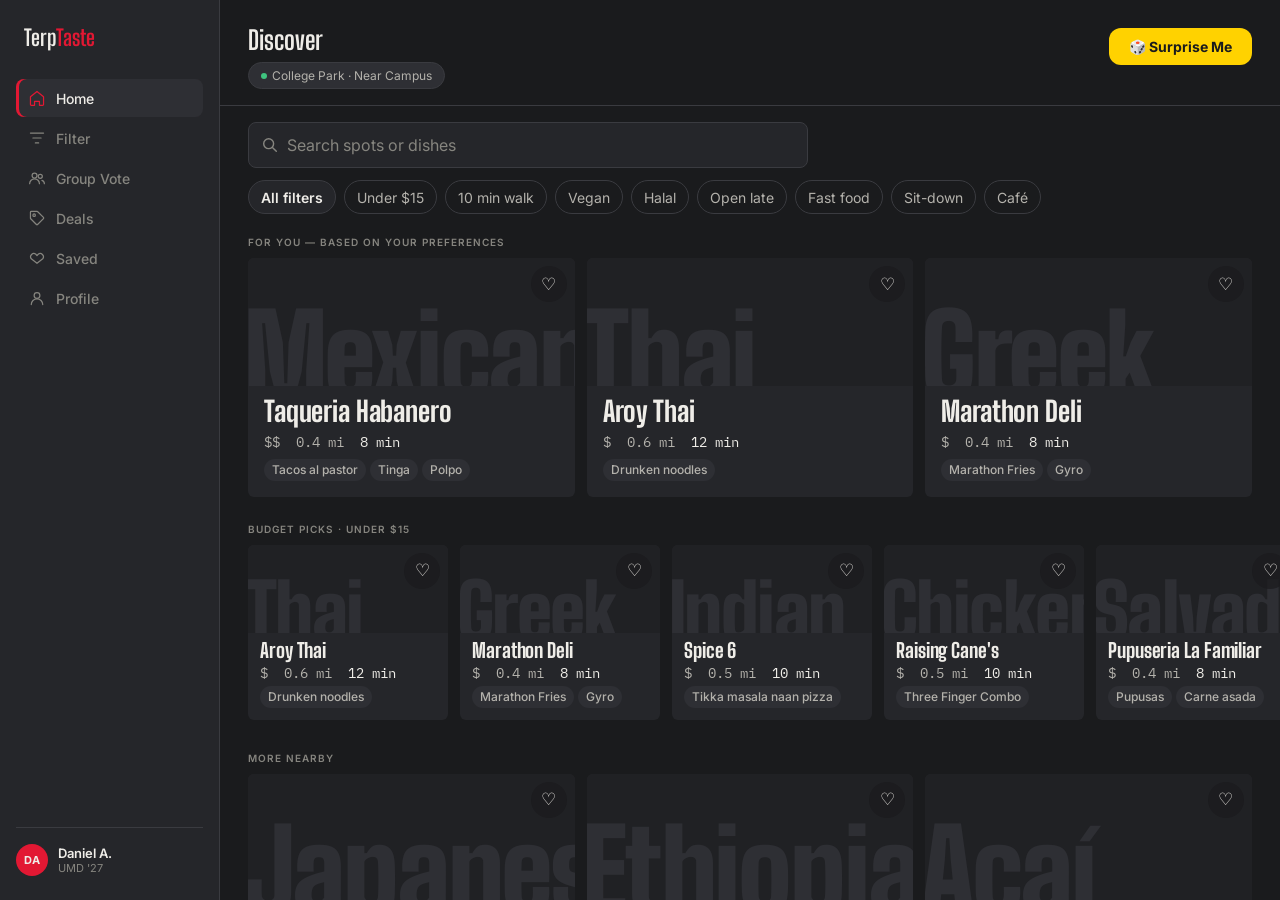
==== commit d3eef84b: "Cards: new order, no trust line; add deals (sample data) Cards now read name, then price/distance/wa" ====
--- a/index.html
+++ b/index.html
@@ -31,9 +31,9 @@
       <svg width="18" height="18" viewBox="0 0 22 22" fill="none"><circle cx="8" cy="8" r="3" stroke="currentColor" stroke-width="1.5"/><circle cx="15" cy="9" r="2.5" stroke="currentColor" stroke-width="1.5"/><path d="M2 18c0-3.3 2.7-6 6-6s6 2.7 6 6" stroke="currentColor" stroke-width="1.5" stroke-linecap="round"/><path d="M17 14c1.7.5 3 2 3 4" stroke="currentColor" stroke-width="1.5" stroke-linecap="round"/></svg>
       <span>Group Vote</span>
     </button>
-    <button type="button" class="snav" id="sb-friends" data-nav="friends">
-      <svg width="18" height="18" viewBox="0 0 22 22" fill="none"><path d="M19 14c0 1-1 2-2 2H7l-4 4V5c0-1 1-2 2-2h12c1 0 2 1 2 2v9z" stroke="currentColor" stroke-width="1.5" stroke-linecap="round" stroke-linejoin="round"/></svg>
-      <span>Friends</span>
+    <button type="button" class="snav" id="sb-deals" data-nav="deals">
+      <svg width="18" height="18" viewBox="0 0 22 22" fill="none"><path d="M3 11.2V4a1 1 0 011-1h7.2a1 1 0 01.7.3l7 7a1 1 0 010 1.4l-7.2 7.2a1 1 0 01-1.4 0l-7-7a1 1 0 01-.3-.7z" stroke="currentColor" stroke-width="1.5" stroke-linejoin="round"/><circle cx="7.5" cy="7.5" r="1.5" stroke="currentColor" stroke-width="1.5"/></svg>
+      <span>Deals</span>
     </button>
     <button type="button" class="snav" id="sb-saved" data-nav="saved">
       <svg width="18" height="18" viewBox="0 0 22 22" fill="none"><path d="M11 17.5l-7-5.5a4 4 0 015.6-5.6L11 8l1.4-1.6A4 4 0 0118 12l-7 5.5z" stroke="currentColor" stroke-width="1.5" stroke-linecap="round" stroke-linejoin="round"/></svg>
@@ -62,6 +62,10 @@
           </div>
           <button class="surprise-btn" onclick="surpriseMe()">🎲 Surprise Me</button>
         </div>
+        <section class="tt-today" id="deals-today" hidden aria-labelledby="deals-today-title">
+          <div class="tt-today-head"><h2 class="tt-today-title" id="deals-today-title">Today’s deals</h2><button type="button" class="tt-link" data-nav="deals">All deals</button></div>
+          <div class="tt-deal-row" id="deals-today-list"></div>
+        </section>
         <div class="tt-controls">
           <label class="tt-search">
             <svg aria-hidden="true" width="18" height="18" viewBox="0 0 20 20" fill="none"><circle cx="8.5" cy="8.5" r="5.5" stroke="currentColor" stroke-width="1.6"/><path d="M13 13l4 4" stroke="currentColor" stroke-width="1.6" stroke-linecap="round"/></svg>
@@ -116,6 +120,12 @@
         </div>
       </div>
 
+      <!-- DEALS -->
+      <div class="panel" id="panel-deals">
+        <div class="ph"><div><div class="ph-title">Deals</div><div class="ph-sub">Weekly deals near campus, today first. Check the date before you go.</div></div></div>
+        <div id="deals-content"></div>
+      </div>
+
       <!-- SAVED -->
       <div class="panel" id="panel-saved">
         <div class="ph"><div><div class="ph-title">Saved Spots</div><div class="ph-sub" id="saved-sub">Your shortlist</div></div></div>
@@ -164,7 +174,7 @@
         <button type="button" class="nitem" id="mn-home" data-nav="home"><svg width="22" height="22" viewBox="0 0 22 22" fill="none"><path d="M3 9.5L11 3l8 6.5V19a1 1 0 01-1 1H14v-5H8v5H4a1 1 0 01-1-1V9.5z" stroke="currentColor" stroke-width="1.5" stroke-linecap="round" stroke-linejoin="round"/></svg><span class="nlabel">Home</span></button>
         <button type="button" class="nitem" id="mn-filter" data-nav="filter"><svg width="22" height="22" viewBox="0 0 22 22" fill="none"><path d="M3 5h16M6 11h10M9 17h4" stroke="currentColor" stroke-width="1.5" stroke-linecap="round"/></svg><span class="nlabel">Filter</span></button>
         <button type="button" class="nitem" id="mn-group" data-nav="group"><svg width="22" height="22" viewBox="0 0 22 22" fill="none"><circle cx="8" cy="8" r="3" stroke="currentColor" stroke-width="1.5"/><circle cx="15" cy="9" r="2.5" stroke="currentColor" stroke-width="1.5"/><path d="M2 18c0-3.3 2.7-6 6-6s6 2.7 6 6" stroke="currentColor" stroke-width="1.5" stroke-linecap="round"/><path d="M17 14c1.7.5 3 2 3 4" stroke="currentColor" stroke-width="1.5" stroke-linecap="round"/></svg><span class="nlabel">Group</span></button>
-        <button type="button" class="nitem" id="mn-friends" data-nav="friends"><svg width="22" height="22" viewBox="0 0 22 22" fill="none"><path d="M19 14c0 1-1 2-2 2H7l-4 4V5c0-1 1-2 2-2h12c1 0 2 1 2 2v9z" stroke="currentColor" stroke-width="1.5" stroke-linecap="round" stroke-linejoin="round"/></svg><span class="nlabel">Friends</span></button>
+        <button type="button" class="nitem" id="mn-deals" data-nav="deals"><svg width="22" height="22" viewBox="0 0 22 22" fill="none"><path d="M3 11.2V4a1 1 0 011-1h7.2a1 1 0 01.7.3l7 7a1 1 0 010 1.4l-7.2 7.2a1 1 0 01-1.4 0l-7-7a1 1 0 01-.3-.7z" stroke="currentColor" stroke-width="1.5" stroke-linejoin="round"/><circle cx="7.5" cy="7.5" r="1.5" stroke="currentColor" stroke-width="1.5"/></svg><span class="nlabel">Deals</span></button>
         <button type="button" class="nitem" id="mn-saved" data-nav="saved"><svg width="22" height="22" viewBox="0 0 22 22" fill="none"><path d="M11 17.5l-7-5.5a4 4 0 015.6-5.6L11 8l1.4-1.6A4 4 0 0118 12l-7 5.5z" stroke="currentColor" stroke-width="1.5" stroke-linecap="round" stroke-linejoin="round"/></svg><span class="nlabel">Saved</span></button>
         <button type="button" class="nitem" id="mn-profile" data-nav="profile"><svg width="22" height="22" viewBox="0 0 22 22" fill="none"><circle cx="11" cy="8" r="3.5" stroke="currentColor" stroke-width="1.5"/><path d="M4 19c0-3.9 3.1-7 7-7s7 3.1 7 7" stroke="currentColor" stroke-width="1.5" stroke-linecap="round"/></svg><span class="nlabel">Profile</span></button>
       </div>
--- a/css/components.css
+++ b/css/components.css
@@ -31,11 +31,50 @@
 .tt-save[aria-pressed="true"]{color:var(--action);}
 .tt-save:focus-visible{outline:2px solid var(--focus-ring);outline-offset:2px;}
 
+/* ── Standout dishes ──────────────────────────────────────────────────── */
+/* One line on cards: extra tags wrap to a clipped second line, so only whole tags show. */
+.tt-dishes{display:flex;flex-wrap:wrap;gap:var(--s-1);max-height:22px;margin:0;padding:0;overflow:hidden;list-style:none;}
+.tt-dish{max-width:100%;padding:2px var(--s-2);overflow:hidden;border-radius:var(--r-pill);background:var(--surface-2);color:var(--text-secondary);font-family:var(--f-body);font-size:var(--t-12);font-weight:500;line-height:18px;white-space:nowrap;text-overflow:ellipsis;}
+.tt-dishes--large{gap:var(--s-2);max-height:none;}
+.tt-dishes--large .tt-dish{padding:6px var(--s-3);background:var(--surface-1);color:var(--text-primary);font-size:var(--t-14);line-height:20px;}
+
+/* ── Deals ────────────────────────────────────────────────────────────── */
+/* Tag on a card tile when the spot has a deal today. */
+.tt-deal-tag{position:absolute;left:var(--s-2);bottom:var(--s-2);z-index:2;max-width:calc(100% - var(--s-4));padding:3px var(--s-2);overflow:hidden;border-radius:var(--r-pill);background:var(--chalk);color:var(--asphalt);font-family:var(--f-body);font-size:var(--t-12);font-weight:600;line-height:1.4;white-space:nowrap;text-overflow:ellipsis;}
+.tt-deal{display:flex;flex-direction:column;gap:var(--s-1);padding:var(--s-3) var(--s-4);border-radius:var(--r-card);background:var(--surface-1);}
+.tt-deal-top{display:flex;align-items:baseline;justify-content:space-between;gap:var(--s-3);}
+.tt-deal-title{margin:0;font-family:var(--f-display);font-weight:800;font-size:var(--t-20);line-height:1.05;color:var(--text-primary);}
+.tt-deal-price{font-family:var(--f-data);font-size:var(--t-20);color:var(--text-primary);}
+.tt-deal-place{align-self:flex-start;position:relative;z-index:1;padding:0;border:0;background:none;color:var(--text-secondary);font-family:var(--f-body);font-size:var(--t-14);font-weight:600;text-decoration:underline;text-underline-offset:3px;cursor:pointer;}
+.tt-deal-place:hover{color:var(--text-primary);}
+.tt-deal-place:focus-visible{outline:2px solid var(--focus-ring);outline-offset:2px;}
+.tt-deal-meta{display:flex;flex-wrap:wrap;gap:var(--s-1) var(--s-3);margin:0;font-family:var(--f-body);font-size:var(--t-14);color:var(--text-secondary);}
+.tt-deal-out{align-self:flex-start;}
+.tt-deal-checked{margin:var(--s-1) 0 0;font-family:var(--f-body);font-size:var(--t-12);color:var(--text-muted);}
+.tt-deal-list{display:grid;gap:var(--s-2);}
+
+/* "Today's deals" strip on Discover */
+.tt-today{padding:var(--s-4) 28px 0;}
+.tt-today-head{display:flex;align-items:baseline;justify-content:space-between;gap:var(--s-3);margin-bottom:var(--s-3);}
+.tt-today-title{margin:0;font-family:var(--f-display);font-weight:800;font-size:var(--t-20);line-height:1;color:var(--text-primary);}
+.tt-deal-row{display:flex;gap:var(--card-gap);overflow-x:auto;padding-bottom:var(--s-1);scrollbar-width:none;}
+.tt-deal-row::-webkit-scrollbar{display:none;}
+.tt-deal-row .tt-deal{flex:0 0 auto;width:260px;}
+
+/* Deals tab */
+.tt-deals{display:grid;gap:var(--s-6);max-width:960px;padding:var(--s-5) 28px var(--s-7);}
+.tt-deal-day-title{margin:0 0 var(--s-3);font-family:var(--f-display);font-weight:900;font-size:var(--t-28);line-height:1;color:var(--text-primary);}
+.tt-deals .tt-deal-list{grid-template-columns:repeat(auto-fill,minmax(260px,1fr));gap:var(--card-gap);}
+.tt-deal-note{margin:0;}
+
+@media (max-width:700px){
+  .tt-today{padding:var(--s-3) 16px 0;}
+  .tt-deals{padding:var(--s-4) 16px var(--s-6);gap:var(--s-5);}
+}
+
 /* ── Card text rows ───────────────────────────────────────────────────── */
-.tt-trust{display:flex;align-items:center;gap:var(--s-2);font-family:var(--f-body);font-size:var(--t-14);color:var(--text-secondary);}
-.tt-trust.is-student{color:var(--text-muted);}
 .tt-avatar{display:grid;place-items:center;width:20px;height:20px;border-radius:50%;flex-shrink:0;font-size:10px;font-weight:600;color:var(--on-action);}
-.tt-data{display:grid;grid-template-columns:auto auto 1fr;column-gap:var(--s-4);margin-top:auto;font-family:var(--f-data);font-size:var(--t-14);color:var(--text-secondary);}
+.tt-data{display:grid;grid-template-columns:auto auto 1fr;column-gap:var(--s-4);font-family:var(--f-data);font-size:var(--t-14);color:var(--text-secondary);}
 .tt-data-strong{color:var(--text-primary);}
 
 /* ── Buttons used by states ───────────────────────────────────────────── */
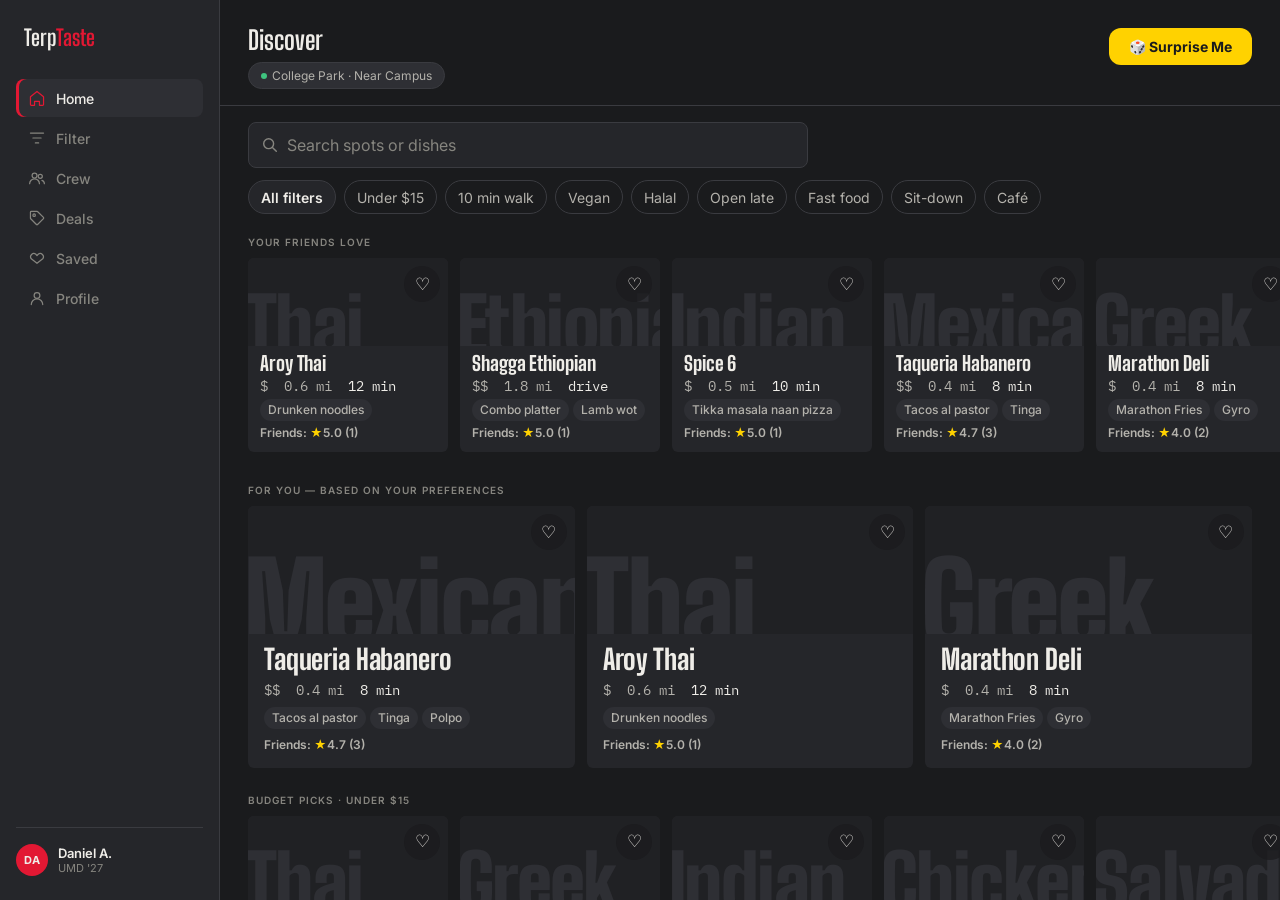
==== commit 503eb7fb: "Crew tab, friend ratings and quick reviews; Five Guys deal Friend recommendations become a core feat" ====
--- a/index.html
+++ b/index.html
@@ -27,9 +27,9 @@
       <svg width="18" height="18" viewBox="0 0 22 22" fill="none"><path d="M3 5h16M6 11h10M9 17h4" stroke="currentColor" stroke-width="1.5" stroke-linecap="round"/></svg>
       <span>Filter</span>
     </button>
-    <button type="button" class="snav" id="sb-group" data-nav="group">
+    <button type="button" class="snav" id="sb-crew" data-nav="crew">
       <svg width="18" height="18" viewBox="0 0 22 22" fill="none"><circle cx="8" cy="8" r="3" stroke="currentColor" stroke-width="1.5"/><circle cx="15" cy="9" r="2.5" stroke="currentColor" stroke-width="1.5"/><path d="M2 18c0-3.3 2.7-6 6-6s6 2.7 6 6" stroke="currentColor" stroke-width="1.5" stroke-linecap="round"/><path d="M17 14c1.7.5 3 2 3 4" stroke="currentColor" stroke-width="1.5" stroke-linecap="round"/></svg>
-      <span>Group Vote</span>
+      <span>Crew</span>
     </button>
     <button type="button" class="snav" id="sb-deals" data-nav="deals">
       <svg width="18" height="18" viewBox="0 0 22 22" fill="none"><path d="M3 11.2V4a1 1 0 011-1h7.2a1 1 0 01.7.3l7 7a1 1 0 010 1.4l-7.2 7.2a1 1 0 01-1.4 0l-7-7a1 1 0 01-.3-.7z" stroke="currentColor" stroke-width="1.5" stroke-linejoin="round"/><circle cx="7.5" cy="7.5" r="1.5" stroke="currentColor" stroke-width="1.5"/></svg>
@@ -87,9 +87,16 @@
       </div>
 
       <!-- GROUP -->
-      <div class="panel" id="panel-group">
-        <div class="ph"><div><div class="ph-title">Group Vote</div><div class="ph-sub">Everyone taps their pick. The result is final once everyone has voted.</div></div></div>
-        <div class="tt-group">
+      <!-- CREW: friend activity + group vote -->
+      <div class="panel" id="panel-crew">
+        <div class="ph"><div><div class="ph-title">Crew</div><div class="ph-sub">Where your friends have been, and where you’re all going next.</div></div></div>
+        <section class="tt-crew-section" aria-labelledby="crew-activity-title">
+          <div class="tt-section-head"><h2 class="tt-section-title" id="crew-activity-title">Friend activity</h2></div>
+          <div id="crew-activity"></div>
+        </section>
+        <section class="tt-crew-section" id="crew-vote" aria-labelledby="crew-vote-title">
+          <div class="tt-section-head"><h2 class="tt-section-title" id="crew-vote-title">Group vote</h2><p class="tt-section-sub">Everyone taps their pick. The result is final once everyone has voted.</p></div>
+          <div class="tt-group">
           <div id="vote-board" aria-live="polite"></div>
           <div class="tt-group-side">
             <section class="tt-picker" aria-labelledby="picker-title">
@@ -104,20 +111,7 @@
             </section>
           </div>
         </div>
-      </div>
-
-      <!-- FRIENDS -->
-      <div class="panel" id="panel-friends">
-        <div class="ph"><div><div class="ph-title">Friends Feed</div><div class="ph-sub">Real check-ins from people you actually know — no bots, no fake reviews</div></div></div>
-        <div style="height:14px;"></div>
-        <div class="fgrid">
-          <div class="fitem"><div class="ftop"><div class="fpfp" style="background:var(--avatar-red);">JT</div><div><div class="fwho">Jordan T.</div><div class="fwhen">2 hours ago</div></div></div><div class="frest">Taqueria Habanero</div><div class="fquote">"Al pastor and a hibiscus agua fresca — that's the move. Michelin for a reason."</div><div class="factions"><button type="button" class="fa" data-save="habanero" data-name="Taqueria Habanero" data-style="text" data-off-label="♡ Save spot" aria-pressed="false">♡ Save spot</button><button type="button" class="fa" data-vote-add="habanero" data-name="Taqueria Habanero">Add to group vote</button></div></div>
-          <div class="fitem"><div class="ftop"><div class="fpfp" style="background:var(--avatar-blue);">AK</div><div><div class="fwho">Aisha K.</div><div class="fwhen">Yesterday · 7pm</div></div></div><div class="frest">Aroy Thai</div><div class="fquote">"Got the drunken noodles on 3-star spice. Do NOT underestimate it. So good though."</div><div class="factions"><button type="button" class="fa" data-save="aroy" data-name="Aroy Thai" data-style="text" data-off-label="♡ Save spot" aria-pressed="false">♡ Save spot</button><button type="button" class="fa" data-vote-add="aroy" data-name="Aroy Thai">Add to group vote</button></div></div>
-          <div class="fitem"><div class="ftop"><div class="fpfp" style="background:var(--avatar-green);">MR</div><div><div class="fwho">Marcus R.</div><div class="fwhen">2 days ago</div></div></div><div class="frest">Shagga Ethiopian</div><div class="fquote">"Ubered over and split the combo platter with 2 friends. $16 each, stuffed. Go."</div><div class="factions"><button type="button" class="fa" data-save="shagga" data-name="Shagga Ethiopian" data-style="text" data-off-label="♡ Save spot" aria-pressed="false">♡ Save spot</button><button type="button" class="fa" data-vote-add="shagga" data-name="Shagga Ethiopian">Add to group vote</button></div></div>
-          <div class="fitem"><div class="ftop"><div class="fpfp" style="background:var(--avatar-purple);">SP</div><div><div class="fwho">Simone P.</div><div class="fwhen">3 days ago</div></div></div><div class="frest">Marathon Deli</div><div class="fquote">"Marathon fries at midnight after studying. Classic. $4. They never miss."</div><div class="factions"><button type="button" class="fa" data-save="marathon" data-name="Marathon Deli" data-style="text" data-off-label="♡ Save spot" aria-pressed="false">♡ Save spot</button><button type="button" class="fa" data-vote-add="marathon" data-name="Marathon Deli">Add to group vote</button></div></div>
-          <div class="fitem"><div class="ftop"><div class="fpfp" style="background:var(--avatar-orange);">KB</div><div><div class="fwho">Kevin B.</div><div class="fwhen">4 days ago</div></div></div><div class="frest">Raising Cane's</div><div class="fquote">"Three Finger Combo after lecture. Cane's sauce goes crazy. Always a line but worth the 8 minutes."</div><div class="factions"><button type="button" class="fa" data-save="canes" data-name="Raising Cane's" data-style="text" data-off-label="♡ Save spot" aria-pressed="false">♡ Save spot</button><button type="button" class="fa" data-vote-add="canes" data-name="Raising Cane's">Add to group vote</button></div></div>
-          <div class="fitem"><div class="ftop"><div class="fpfp" style="background:var(--avatar-teal);">PR</div><div><div class="fwho">Priya R.</div><div class="fwhen">5 days ago</div></div></div><div class="frest">Spice 6</div><div class="fquote">"Naan pizza with tikka masala. $14 and you'll be full for the rest of the day."</div><div class="factions"><button type="button" class="fa" data-save="spice6" data-name="Spice 6" data-style="text" data-off-label="♡ Save spot" aria-pressed="false">♡ Save spot</button><button type="button" class="fa" data-vote-add="spice6" data-name="Spice 6">Add to group vote</button></div></div>
-        </div>
+        </section>
       </div>
 
       <!-- DEALS -->
@@ -173,7 +167,7 @@
       <div class="mobile-nav-inner">
         <button type="button" class="nitem" id="mn-home" data-nav="home"><svg width="22" height="22" viewBox="0 0 22 22" fill="none"><path d="M3 9.5L11 3l8 6.5V19a1 1 0 01-1 1H14v-5H8v5H4a1 1 0 01-1-1V9.5z" stroke="currentColor" stroke-width="1.5" stroke-linecap="round" stroke-linejoin="round"/></svg><span class="nlabel">Home</span></button>
         <button type="button" class="nitem" id="mn-filter" data-nav="filter"><svg width="22" height="22" viewBox="0 0 22 22" fill="none"><path d="M3 5h16M6 11h10M9 17h4" stroke="currentColor" stroke-width="1.5" stroke-linecap="round"/></svg><span class="nlabel">Filter</span></button>
-        <button type="button" class="nitem" id="mn-group" data-nav="group"><svg width="22" height="22" viewBox="0 0 22 22" fill="none"><circle cx="8" cy="8" r="3" stroke="currentColor" stroke-width="1.5"/><circle cx="15" cy="9" r="2.5" stroke="currentColor" stroke-width="1.5"/><path d="M2 18c0-3.3 2.7-6 6-6s6 2.7 6 6" stroke="currentColor" stroke-width="1.5" stroke-linecap="round"/><path d="M17 14c1.7.5 3 2 3 4" stroke="currentColor" stroke-width="1.5" stroke-linecap="round"/></svg><span class="nlabel">Group</span></button>
+        <button type="button" class="nitem" id="mn-crew" data-nav="crew"><svg width="22" height="22" viewBox="0 0 22 22" fill="none"><circle cx="8" cy="8" r="3" stroke="currentColor" stroke-width="1.5"/><circle cx="15" cy="9" r="2.5" stroke="currentColor" stroke-width="1.5"/><path d="M2 18c0-3.3 2.7-6 6-6s6 2.7 6 6" stroke="currentColor" stroke-width="1.5" stroke-linecap="round"/><path d="M17 14c1.7.5 3 2 3 4" stroke="currentColor" stroke-width="1.5" stroke-linecap="round"/></svg><span class="nlabel">Crew</span></button>
         <button type="button" class="nitem" id="mn-deals" data-nav="deals"><svg width="22" height="22" viewBox="0 0 22 22" fill="none"><path d="M3 11.2V4a1 1 0 011-1h7.2a1 1 0 01.7.3l7 7a1 1 0 010 1.4l-7.2 7.2a1 1 0 01-1.4 0l-7-7a1 1 0 01-.3-.7z" stroke="currentColor" stroke-width="1.5" stroke-linejoin="round"/><circle cx="7.5" cy="7.5" r="1.5" stroke="currentColor" stroke-width="1.5"/></svg><span class="nlabel">Deals</span></button>
         <button type="button" class="nitem" id="mn-saved" data-nav="saved"><svg width="22" height="22" viewBox="0 0 22 22" fill="none"><path d="M11 17.5l-7-5.5a4 4 0 015.6-5.6L11 8l1.4-1.6A4 4 0 0118 12l-7 5.5z" stroke="currentColor" stroke-width="1.5" stroke-linecap="round" stroke-linejoin="round"/></svg><span class="nlabel">Saved</span></button>
         <button type="button" class="nitem" id="mn-profile" data-nav="profile"><svg width="22" height="22" viewBox="0 0 22 22" fill="none"><circle cx="11" cy="8" r="3.5" stroke="currentColor" stroke-width="1.5"/><path d="M4 19c0-3.9 3.1-7 7-7s7 3.1 7 7" stroke="currentColor" stroke-width="1.5" stroke-linecap="round"/></svg><span class="nlabel">Profile</span></button>
@@ -184,6 +178,7 @@
 
 <script src="js/data/mock-places.js"></script>
 <script src="js/data/terp-content.js"></script>
+<script src="js/data/mock-friends.js"></script>
 <script src="js/data/restaurants.js"></script>
 <script src="js/ui/components.js"></script>
 <script src="js/app.js"></script>
--- a/css/app.css
+++ b/css/app.css
@@ -39,20 +39,6 @@
 .mrow::-webkit-scrollbar{display:none;}
 .abtn{border-radius:10px;padding:11px 18px;font-family:var(--f-body);font-size:13px;font-weight:600;cursor:pointer;border:1px solid var(--border);background:var(--surface-2);color:var(--text-primary);}
 .abtn:hover{border-color:var(--border-strong);}
-.fgrid{display:grid;grid-template-columns:repeat(auto-fill,minmax(280px,1fr));gap:12px;padding:0 28px 28px;}
-.fitem{background:var(--surface-1);border-radius:14px;border:1px solid var(--border);padding:14px;}
-.ftop{display:flex;align-items:center;gap:10px;margin-bottom:9px;}
-.fpfp{width:36px;height:36px;border-radius:50%;display:flex;align-items:center;justify-content:center;font-size:12px;font-weight:700;color:var(--text-primary);flex-shrink:0;}
-.fwho{font-size:13px;font-weight:600;color:var(--text-primary);}
-.fwhen{font-size:11px;color:var(--text-muted);}
-.frest{font-size:15px;font-weight:600;color:var(--text-primary);margin-bottom:4px;}
-.fquote{font-size:12px;color:var(--text-secondary);line-height:1.5;}
-.factions{display:flex;gap:14px;margin-top:10px;padding-top:10px;border-top:1px solid var(--border);}
-.fa{font-size:12px;font-weight:500;color:var(--text-muted);cursor:pointer;}
-button.fa{background:none;border:0;padding:0;font:inherit;}
-.fa[aria-pressed="true"]{color:var(--terp-red);}
-.fa.fire{color:var(--terp-red);}
-.fa:hover{color:var(--text-primary);}
 .playout{display:grid;grid-template-columns:240px 1fr;gap:24px;padding:24px 28px;align-items:start;}
 .pcard{background:var(--surface-1);border:1px solid var(--border);border-radius:16px;padding:24px;text-align:center;}
 .pavatar{width:72px;height:72px;border-radius:50%;background:var(--terp-red);display:flex;align-items:center;justify-content:center;font-size:22px;font-weight:700;color:var(--text-primary);margin:0 auto 12px;}
@@ -79,6 +65,5 @@
   .slabel{padding:14px 16px 8px;}
   .cgrid{grid-template-columns:1fr;padding:0 16px 8px;gap:10px;}
   .mrow{padding:0 16px;}
-  .fgrid{grid-template-columns:1fr;padding:0 16px 16px;}
   .playout{grid-template-columns:1fr;padding:16px;}
 }
--- a/css/components.css
+++ b/css/components.css
@@ -37,6 +37,65 @@
 .tt-dish{max-width:100%;padding:2px var(--s-2);overflow:hidden;border-radius:var(--r-pill);background:var(--surface-2);color:var(--text-secondary);font-family:var(--f-body);font-size:var(--t-12);font-weight:500;line-height:18px;white-space:nowrap;text-overflow:ellipsis;}
 .tt-dishes--large{gap:var(--s-2);max-height:none;}
 .tt-dishes--large .tt-dish{padding:6px var(--s-3);background:var(--surface-1);color:var(--text-primary);font-size:var(--t-14);line-height:20px;}
+
+/* ── Friend ratings and activity ──────────────────────────────────────── */
+.tt-friends-rating{margin:0;font-family:var(--f-body);font-size:var(--t-12);font-weight:600;color:var(--text-secondary);}
+.tt-star,.tt-stars{color:var(--highlight);}
+.tt-stars{font-size:var(--t-14);letter-spacing:1px;}
+.tt-avatar--lg{width:32px;height:32px;font-size:var(--t-12);}
+.tt-activity-list{display:grid;gap:var(--s-2);}
+.tt-activity{display:grid;grid-template-columns:32px 1fr;gap:var(--s-3);padding:var(--s-3) var(--s-4);border-radius:var(--r-card);background:var(--surface-1);}
+.tt-activity-body{display:flex;flex-direction:column;gap:var(--s-1);min-width:0;}
+.tt-activity-head{display:flex;flex-wrap:wrap;align-items:baseline;gap:0 var(--s-1);margin:0;font-family:var(--f-body);font-size:var(--t-14);color:var(--text-secondary);}
+.tt-activity-head b{font-weight:600;color:var(--text-primary);}
+.tt-when{margin-left:auto;padding-left:var(--s-2);font-size:var(--t-12);color:var(--text-muted);white-space:nowrap;}
+.tt-inline-link{position:relative;z-index:1;padding:0;border:0;background:none;color:var(--text-primary);font:inherit;font-weight:600;text-decoration:underline;text-underline-offset:3px;cursor:pointer;}
+.tt-inline-link:focus-visible{outline:2px solid var(--focus-ring);outline-offset:2px;}
+.tt-activity-rating{display:flex;flex-wrap:wrap;align-items:center;gap:var(--s-1) var(--s-3);margin:0;font-family:var(--f-body);font-size:var(--t-14);color:var(--text-primary);}
+.tt-activity-note{margin:0;max-width:60ch;font-family:var(--f-body);font-size:var(--t-14);line-height:var(--lh-body);color:var(--text-secondary);}
+.tt-activity-actions{display:flex;flex-wrap:wrap;gap:var(--s-2);margin-top:var(--s-1);}
+.tt-mini-btn{padding:4px var(--s-3);border:1px solid var(--border);border-radius:var(--r-pill);background:transparent;color:var(--text-secondary);font-family:var(--f-body);font-size:var(--t-12);font-weight:600;cursor:pointer;}
+.tt-mini-btn:hover{color:var(--text-primary);border-color:var(--text-muted);}
+.tt-mini-btn[aria-pressed="true"]{border-color:var(--action);color:var(--action);}
+.tt-mini-btn:focus-visible{outline:2px solid var(--focus-ring);outline-offset:2px;}
+
+/* ── Quick review form ────────────────────────────────────────────────── */
+.tt-review-form{display:flex;flex-direction:column;gap:var(--s-4);max-width:560px;padding:var(--s-4) var(--s-5);border-radius:var(--r-sheet);background:var(--surface-1);}
+.tt-review-form .tt-dsec-title{margin:0;}
+.tt-field-group{display:flex;flex-direction:column;gap:var(--s-2);margin:0;padding:0;border:0;}
+.tt-field-label{padding:0;font-family:var(--f-body);font-size:var(--t-14);font-weight:600;color:var(--text-primary);}
+.tt-field-hint{font-family:var(--f-body);font-size:var(--t-12);font-weight:400;color:var(--text-muted);}
+.tt-field{display:flex;flex-direction:column;gap:var(--s-1);}
+.tt-field input{padding:var(--s-2) var(--s-3);border:1px solid var(--border);border-radius:var(--r-control);background:var(--bg-page);color:var(--text-primary);font-family:var(--f-body);font-size:var(--t-16);}
+.tt-field input:focus{outline:2px solid var(--focus-ring);outline-offset:1px;border-color:transparent;}
+.tt-star-row{display:flex;gap:var(--s-1);}
+.tt-star-input{position:relative;cursor:pointer;}
+.tt-star-input input{position:absolute;opacity:0;width:1px;height:1px;}
+.tt-star-input span[aria-hidden]{display:block;padding:0 2px;font-size:32px;line-height:1;color:var(--lane);transition:color var(--dur-fast) var(--ease-out);}
+/* Light up the chosen star and every star before it. */
+.tt-star-row:has(input:checked) .tt-star-input span[aria-hidden]{color:var(--highlight);}
+.tt-star-row:has(input:checked) .tt-star-input:has(input:checked) ~ .tt-star-input span[aria-hidden]{color:var(--lane);}
+.tt-star-row:hover .tt-star-input span[aria-hidden]{color:var(--highlight);}
+.tt-star-row .tt-star-input:hover ~ .tt-star-input span[aria-hidden]{color:var(--lane);}
+.tt-star-input:has(input:focus-visible) span[aria-hidden]{outline:2px solid var(--focus-ring);outline-offset:2px;border-radius:4px;}
+.tt-form-error{margin:0;padding:var(--s-2) var(--s-3);border-radius:var(--r-control);background:color-mix(in srgb,var(--danger) 16%,var(--surface-1));font-family:var(--f-body);font-size:var(--t-14);color:var(--text-primary);}
+.tt-form-actions{display:flex;flex-wrap:wrap;gap:var(--s-2);}
+
+/* ── Crew ─────────────────────────────────────────────────────────────── */
+.tt-crew-section{padding:var(--s-5) 28px 0;}
+.tt-crew-section + .tt-crew-section{padding-top:var(--s-7);}
+#crew-activity{max-width:720px;}
+#crew-vote{scroll-margin-top:96px;}
+#crew-vote .tt-group{padding:var(--s-4) 0 var(--s-7);}
+.tt-section-head{display:flex;flex-direction:column;gap:var(--s-1);margin-bottom:var(--s-3);}
+.tt-section-title{margin:0;font-family:var(--f-display);font-weight:900;font-size:var(--t-28);line-height:1;color:var(--text-primary);}
+.tt-section-sub{margin:0;font-family:var(--f-body);font-size:var(--t-14);color:var(--text-secondary);}
+
+@media (max-width:700px){
+  .tt-crew-section{padding:var(--s-4) 16px 0;}
+  #crew-vote .tt-group{padding:var(--s-3) 0 var(--s-6);}
+  .tt-review-form{padding:var(--s-4);}
+}
 
 /* ── Deals ────────────────────────────────────────────────────────────── */
 /* Tag on a card tile when the spot has a deal today. */
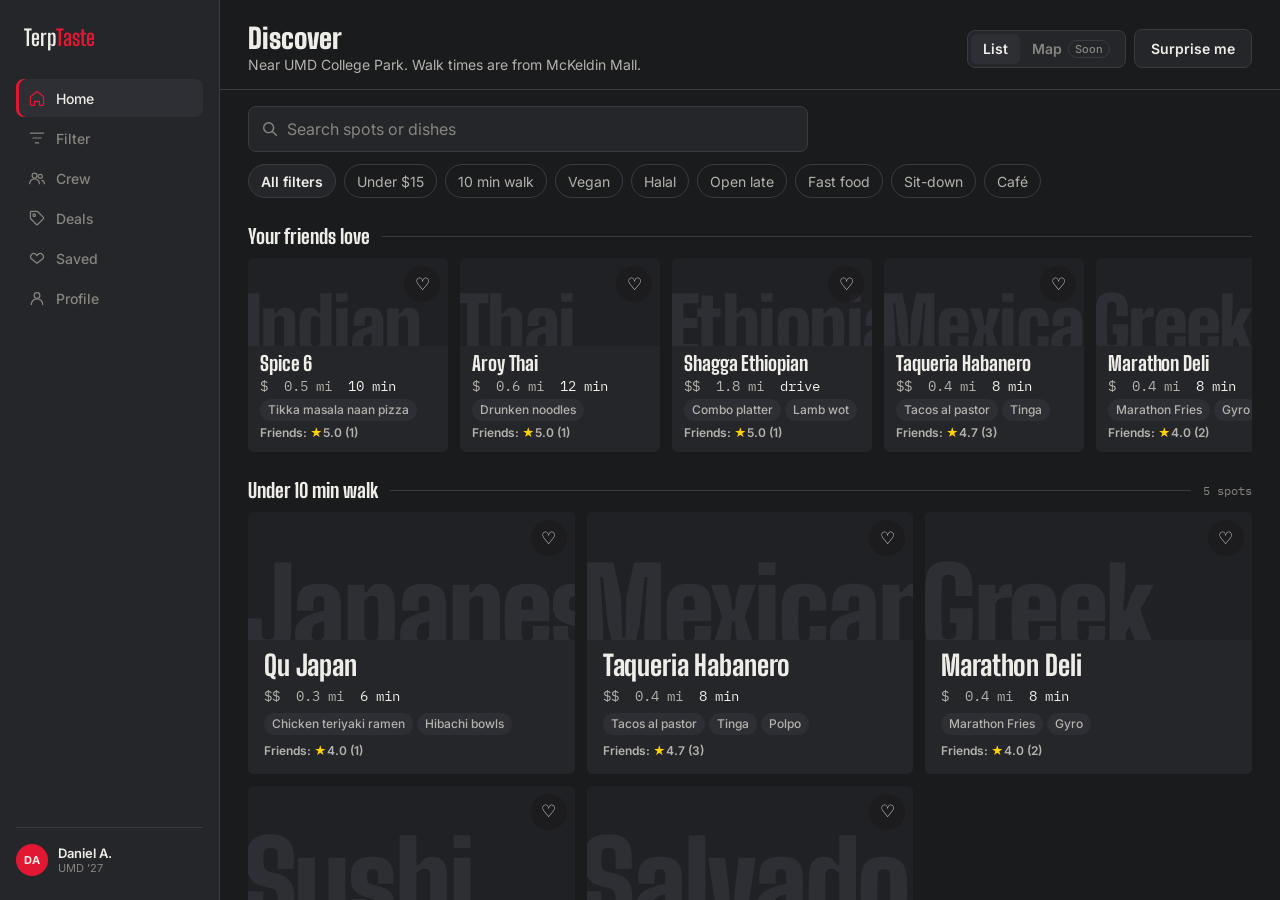
==== commit 985687d9: "Phase 4: Discover by walk time, search results, I went here Check-in merges into the quick review: t" ====
--- a/index.html
+++ b/index.html
@@ -55,12 +55,19 @@
 
       <!-- HOME -->
       <div class="panel active" id="panel-home">
-        <div class="ph">
+        <div class="ph tt-disc-head">
           <div>
-            <div class="ph-title">Discover</div>
-            <div class="loc-pill"><div class="loc-dot"></div>College Park · Near Campus</div>
+            <h1 class="ph-title">Discover</h1>
+            <div class="ph-sub">Near UMD College Park. Walk times are from McKeldin Mall.</div>
           </div>
-          <button class="surprise-btn" onclick="surpriseMe()">🎲 Surprise Me</button>
+          <div class="tt-disc-actions">
+            <!-- List / Map: Map arrives with Google Places (see plan); until then it's marked Soon, not clickable. -->
+            <div class="tt-view-toggle" role="group" aria-label="View">
+              <button type="button" class="tt-view-btn" aria-pressed="true">List</button>
+              <button type="button" class="tt-view-btn" aria-pressed="false" disabled aria-describedby="map-soon">Map <span class="tt-view-soon" id="map-soon">Soon</span></button>
+            </div>
+            <button type="button" class="tt-btn" id="surprise-btn">Surprise me</button>
+          </div>
         </div>
         <section class="tt-today" id="deals-today" hidden aria-labelledby="deals-today-title">
           <div class="tt-today-head"><h2 class="tt-today-title" id="deals-today-title">Today’s deals</h2><button type="button" class="tt-link" data-nav="deals">All deals</button></div>
@@ -136,7 +143,7 @@
               <div class="pname">Daniel A.</div>
               <div class="phandle">UMD '27 · College Park</div>
               <div class="sgrid">
-                <div class="scard"><div class="snum" id="stat-ci">0</div><div class="slbl">Check-ins</div></div>
+                <div class="scard"><div class="snum" id="stat-ci">0</div><div class="slbl">Visits</div></div>
                 <div class="scard"><div class="snum" id="stat-sv">0</div><div class="slbl">Saved</div></div>
                 <div class="scard"><div class="snum">12</div><div class="slbl">Friends</div></div>
                 <div class="scard"><div class="snum">4</div><div class="slbl">Groups</div></div>
--- a/css/app.css
+++ b/css/app.css
@@ -27,16 +27,8 @@
 .panel{display:none;}
 .panel.active{display:block;}
 .ph{padding:24px 28px 16px;border-bottom:1px solid var(--border);display:flex;align-items:flex-start;justify-content:space-between;flex-wrap:wrap;gap:10px;position:sticky;top:0;background:var(--bg-page);z-index:10;}
-.ph-title{font-family:var(--f-display);font-size:26px;font-weight:700;color:var(--text-primary);}
-.ph-sub{font-size:13px;color:var(--text-muted);margin-top:2px;}
-.loc-pill{display:inline-flex;align-items:center;gap:5px;background:var(--surface-2);border:1px solid var(--border);border-radius:20px;padding:5px 12px;font-size:12px;color:var(--text-secondary);margin-top:6px;}
-.loc-dot{width:6px;height:6px;border-radius:50%;background:var(--open-green);flex-shrink:0;}
-.surprise-btn{background:var(--terp-gold);color:var(--bg-page);border:none;border-radius:12px;padding:10px 20px;font-family:var(--f-body);font-size:14px;font-weight:700;cursor:pointer;white-space:nowrap;flex-shrink:0;margin-top:4px;}
-.surprise-btn:active{transform:scale(0.97);}
-.slabel{padding:18px 28px 10px;font-size:10px;font-weight:600;color:var(--text-muted);letter-spacing:0.1em;text-transform:uppercase;}
-.cgrid{display:grid;grid-template-columns:repeat(auto-fill,minmax(280px,1fr));gap:var(--card-gap);padding:0 28px 8px;}
-.mrow{padding:0 28px 8px;display:flex;gap:var(--card-gap);overflow-x:auto;margin-bottom:6px;}
-.mrow::-webkit-scrollbar{display:none;}
+.ph-title{font-family:var(--f-display);font-size:var(--t-28);font-weight:900;line-height:1;color:var(--text-primary);}
+.ph-sub{font-size:var(--t-14);color:var(--text-secondary);margin-top:var(--s-1);}
 .abtn{border-radius:10px;padding:11px 18px;font-family:var(--f-body);font-size:13px;font-weight:600;cursor:pointer;border:1px solid var(--border);background:var(--surface-2);color:var(--text-primary);}
 .abtn:hover{border-color:var(--border-strong);}
 .playout{display:grid;grid-template-columns:240px 1fr;gap:24px;padding:24px 28px;align-items:start;}
@@ -61,9 +53,6 @@
 @media(max-width:700px){
   .sidebar{display:none;}
   .ph{padding:14px 16px 12px;}
-  .ph-title{font-size:20px;}
-  .slabel{padding:14px 16px 8px;}
-  .cgrid{grid-template-columns:1fr;padding:0 16px 8px;gap:10px;}
-  .mrow{padding:0 16px;}
+  .ph-title{font-size:24px;}
   .playout{grid-template-columns:1fr;padding:16px;}
 }
--- a/css/components.css
+++ b/css/components.css
@@ -322,7 +322,35 @@
 @media (max-width:700px){ .mobile-nav{display:flex;flex-direction:column;} }
 
 /* ── Saved Spots ──────────────────────────────────────────────────────── */
-.tt-saved-grid{padding-top:var(--s-4);}
+.tt-saved{padding:var(--s-4) 28px 0;}
+@media (max-width:700px){ .tt-saved{padding:var(--s-3) 16px 0;} }
+
+/* ── Walk-time bands and card grids (Discover, search results) ────────── */
+.tt-walk{padding:var(--s-5) 28px 0;}
+.tt-walk-head{display:flex;align-items:center;gap:var(--s-3);margin-bottom:var(--s-3);}
+.tt-walk-label{margin:0;font-family:var(--f-display);font-weight:800;font-size:var(--t-20);line-height:1;white-space:nowrap;color:var(--text-primary);}
+.tt-walk-rule{flex:1;height:1px;background:var(--border);}
+.tt-walk-count{font-family:var(--f-data);font-size:var(--t-12);color:var(--text-muted);white-space:nowrap;}
+.tt-grid{display:grid;grid-template-columns:repeat(auto-fill,minmax(260px,1fr));gap:var(--card-gap);}
+.tt-hrow{display:flex;gap:var(--card-gap);overflow-x:auto;padding-bottom:var(--s-1);scrollbar-width:none;}
+.tt-hrow::-webkit-scrollbar{display:none;}
+.tt-end{height:var(--s-7);}
+
+/* ── Discover header: List / Map toggle and Surprise me ───────────────── */
+.tt-disc-head{align-items:center;}
+.tt-disc-actions{display:flex;flex-wrap:wrap;align-items:center;gap:var(--s-2);}
+.tt-view-toggle{display:inline-flex;padding:3px;border:1px solid var(--border);border-radius:var(--r-control);background:var(--surface-1);}
+.tt-view-btn{display:inline-flex;align-items:center;gap:6px;padding:6px var(--s-3);border:0;border-radius:6px;background:transparent;color:var(--text-secondary);font-family:var(--f-body);font-size:var(--t-14);font-weight:600;cursor:pointer;}
+.tt-view-btn[aria-pressed="true"]{background:var(--surface-2);color:var(--text-primary);}
+.tt-view-btn:disabled{cursor:not-allowed;color:var(--text-muted);}
+.tt-view-btn:focus-visible{outline:2px solid var(--focus-ring);outline-offset:1px;}
+.tt-view-soon{padding:1px 6px;border:1px solid var(--border);border-radius:var(--r-pill);font-size:11px;font-weight:500;color:var(--text-muted);}
+
+@media (max-width:700px){
+  .tt-walk{padding:var(--s-4) 16px 0;}
+  .tt-grid{grid-template-columns:1fr;}
+  .tt-disc-actions{width:100%;justify-content:space-between;}
+}
 
 /* Page gutters while the legacy screen layout is still in place (Phase 4 replaces it). */
 .tt-gutter{padding:var(--s-4) 28px;}
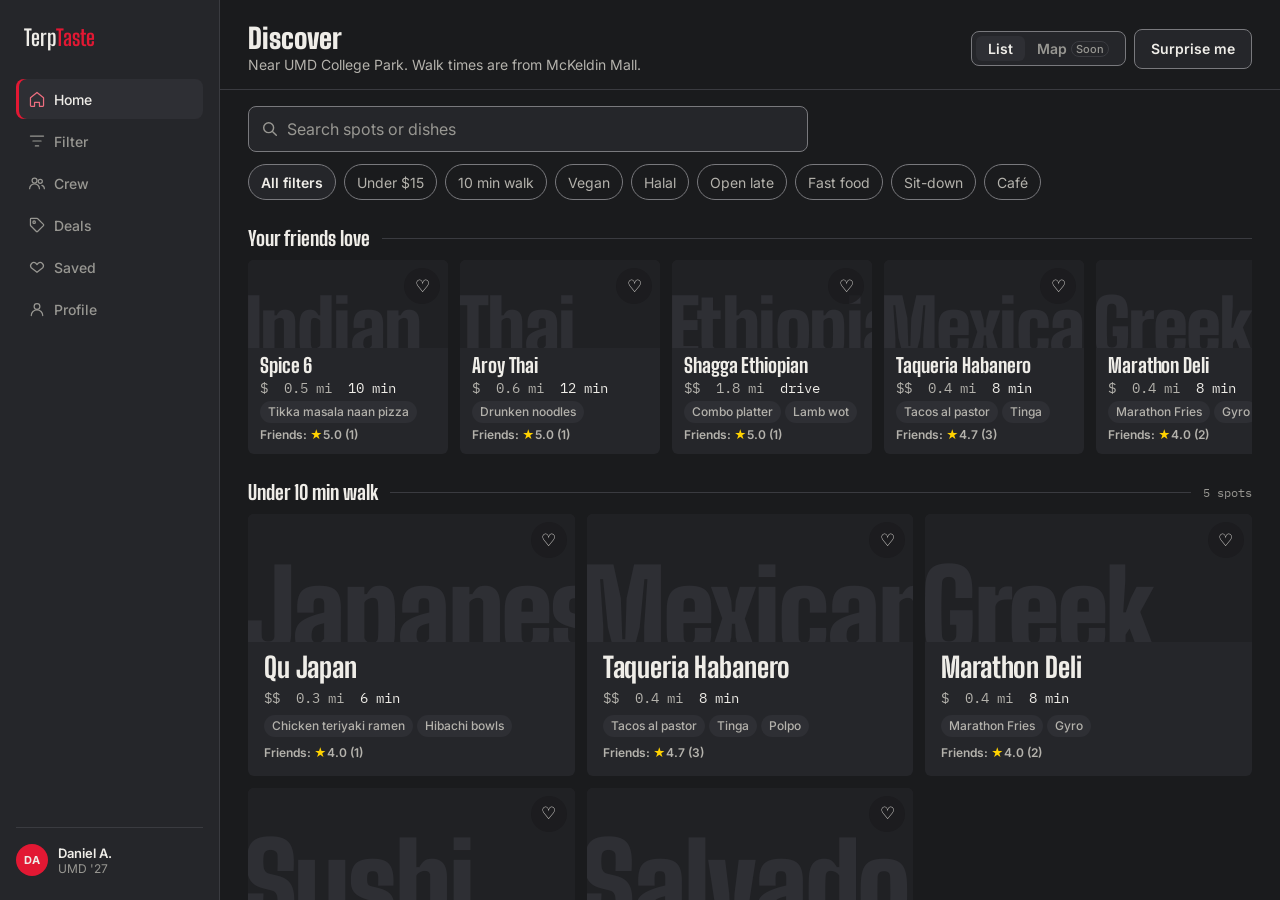
==== commit d7a82778: "Phase 5: accessibility and craft polish Accessibility (WCAG 2.1 A/AA audit, all findings fixed): - C" ====
--- a/index.html
+++ b/index.html
@@ -6,12 +6,14 @@
 <title>TerpTaste — UMD Food Discovery</title>
 <link rel="preconnect" href="https://fonts.googleapis.com">
 <link rel="preconnect" href="https://fonts.gstatic.com" crossorigin>
-<link href="https://fonts.googleapis.com/css2?family=Big+Shoulders+Display:wght@600;700;800;900&family=Inter:wght@400;500;600;700&family=IBM+Plex+Mono:wght@500&display=swap" rel="stylesheet">
+<link rel="preload" as="style" href="https://fonts.googleapis.com/css2?family=Big+Shoulders+Display:wght@700;800;900&family=Inter:wght@400;500;600;700&family=IBM+Plex+Mono:wght@500&display=swap">
+<link href="https://fonts.googleapis.com/css2?family=Big+Shoulders+Display:wght@700;800;900&family=Inter:wght@400;500;600;700&family=IBM+Plex+Mono:wght@500&display=swap" rel="stylesheet">
 <link rel="stylesheet" href="css/tokens.css">
 <link rel="stylesheet" href="css/app.css">
 <link rel="stylesheet" href="css/components.css">
 </head>
 <body>
+<a class="tt-skip" href="#main">Skip to content</a>
 <div class="tt-toast" id="toast" role="status" aria-live="polite"><span id="toast-msg"></span><button type="button" class="tt-toast-action" id="toast-action" hidden></button></div>
 <div class="app-shell">
 
@@ -20,27 +22,27 @@
     <div class="sidebar-logo">Terp<span>Taste</span></div>
     <nav class="sidebar-nav" aria-label="Main">
     <button type="button" class="snav" id="sb-home" data-nav="home">
-      <svg width="18" height="18" viewBox="0 0 22 22" fill="none"><path d="M3 9.5L11 3l8 6.5V19a1 1 0 01-1 1H14v-5H8v5H4a1 1 0 01-1-1V9.5z" stroke="currentColor" stroke-width="1.5" stroke-linecap="round" stroke-linejoin="round"/></svg>
+      <svg aria-hidden="true" focusable="false" width="18" height="18" viewBox="0 0 22 22" fill="none"><path d="M3 9.5L11 3l8 6.5V19a1 1 0 01-1 1H14v-5H8v5H4a1 1 0 01-1-1V9.5z" stroke="currentColor" stroke-width="1.5" stroke-linecap="round" stroke-linejoin="round"/></svg>
       <span>Home</span>
     </button>
     <button type="button" class="snav" id="sb-filter" data-nav="filter">
-      <svg width="18" height="18" viewBox="0 0 22 22" fill="none"><path d="M3 5h16M6 11h10M9 17h4" stroke="currentColor" stroke-width="1.5" stroke-linecap="round"/></svg>
+      <svg aria-hidden="true" focusable="false" width="18" height="18" viewBox="0 0 22 22" fill="none"><path d="M3 5h16M6 11h10M9 17h4" stroke="currentColor" stroke-width="1.5" stroke-linecap="round"/></svg>
       <span>Filter</span>
     </button>
     <button type="button" class="snav" id="sb-crew" data-nav="crew">
-      <svg width="18" height="18" viewBox="0 0 22 22" fill="none"><circle cx="8" cy="8" r="3" stroke="currentColor" stroke-width="1.5"/><circle cx="15" cy="9" r="2.5" stroke="currentColor" stroke-width="1.5"/><path d="M2 18c0-3.3 2.7-6 6-6s6 2.7 6 6" stroke="currentColor" stroke-width="1.5" stroke-linecap="round"/><path d="M17 14c1.7.5 3 2 3 4" stroke="currentColor" stroke-width="1.5" stroke-linecap="round"/></svg>
+      <svg aria-hidden="true" focusable="false" width="18" height="18" viewBox="0 0 22 22" fill="none"><circle cx="8" cy="8" r="3" stroke="currentColor" stroke-width="1.5"/><circle cx="15" cy="9" r="2.5" stroke="currentColor" stroke-width="1.5"/><path d="M2 18c0-3.3 2.7-6 6-6s6 2.7 6 6" stroke="currentColor" stroke-width="1.5" stroke-linecap="round"/><path d="M17 14c1.7.5 3 2 3 4" stroke="currentColor" stroke-width="1.5" stroke-linecap="round"/></svg>
       <span>Crew</span>
     </button>
     <button type="button" class="snav" id="sb-deals" data-nav="deals">
-      <svg width="18" height="18" viewBox="0 0 22 22" fill="none"><path d="M3 11.2V4a1 1 0 011-1h7.2a1 1 0 01.7.3l7 7a1 1 0 010 1.4l-7.2 7.2a1 1 0 01-1.4 0l-7-7a1 1 0 01-.3-.7z" stroke="currentColor" stroke-width="1.5" stroke-linejoin="round"/><circle cx="7.5" cy="7.5" r="1.5" stroke="currentColor" stroke-width="1.5"/></svg>
+      <svg aria-hidden="true" focusable="false" width="18" height="18" viewBox="0 0 22 22" fill="none"><path d="M3 11.2V4a1 1 0 011-1h7.2a1 1 0 01.7.3l7 7a1 1 0 010 1.4l-7.2 7.2a1 1 0 01-1.4 0l-7-7a1 1 0 01-.3-.7z" stroke="currentColor" stroke-width="1.5" stroke-linejoin="round"/><circle cx="7.5" cy="7.5" r="1.5" stroke="currentColor" stroke-width="1.5"/></svg>
       <span>Deals</span>
     </button>
     <button type="button" class="snav" id="sb-saved" data-nav="saved">
-      <svg width="18" height="18" viewBox="0 0 22 22" fill="none"><path d="M11 17.5l-7-5.5a4 4 0 015.6-5.6L11 8l1.4-1.6A4 4 0 0118 12l-7 5.5z" stroke="currentColor" stroke-width="1.5" stroke-linecap="round" stroke-linejoin="round"/></svg>
+      <svg aria-hidden="true" focusable="false" width="18" height="18" viewBox="0 0 22 22" fill="none"><path d="M11 17.5l-7-5.5a4 4 0 015.6-5.6L11 8l1.4-1.6A4 4 0 0118 12l-7 5.5z" stroke="currentColor" stroke-width="1.5" stroke-linecap="round" stroke-linejoin="round"/></svg>
       <span>Saved</span>
     </button>
     <button type="button" class="snav" id="sb-profile" data-nav="profile">
-      <svg width="18" height="18" viewBox="0 0 22 22" fill="none"><circle cx="11" cy="8" r="3.5" stroke="currentColor" stroke-width="1.5"/><path d="M4 19c0-3.9 3.1-7 7-7s7 3.1 7 7" stroke="currentColor" stroke-width="1.5" stroke-linecap="round"/></svg>
+      <svg aria-hidden="true" focusable="false" width="18" height="18" viewBox="0 0 22 22" fill="none"><circle cx="11" cy="8" r="3.5" stroke="currentColor" stroke-width="1.5"/><path d="M4 19c0-3.9 3.1-7 7-7s7 3.1 7 7" stroke="currentColor" stroke-width="1.5" stroke-linecap="round"/></svg>
       <span>Profile</span>
     </button>
     </nav>
@@ -51,13 +53,13 @@
   </div>
 
   <div class="main-area">
-    <div class="main-scroll" id="main-scroll">
+    <main class="main-scroll" id="main" tabindex="-1">
 
       <!-- HOME -->
       <div class="panel active" id="panel-home">
         <div class="ph tt-disc-head">
           <div>
-            <h1 class="ph-title">Discover</h1>
+            <h1 class="ph-title" tabindex="-1">Discover</h1>
             <div class="ph-sub">Near UMD College Park. Walk times are from McKeldin Mall.</div>
           </div>
           <div class="tt-disc-actions">
@@ -80,7 +82,7 @@
           </label>
           <div class="tt-chips" id="home-chips" role="group" aria-label="Quick filters"></div>
         </div>
-        <div id="home-content" aria-live="polite"></div>
+        <div id="home-content"></div>
       </div>
 
       <!-- DETAIL -->
@@ -88,7 +90,7 @@
 
       <!-- FILTER -->
       <div class="panel" id="panel-filter">
-        <div class="ph"><div><div class="ph-title">Filter</div><div class="ph-sub">Changes here also update Discover.</div></div><button type="button" class="tt-link" id="filter-clear">Clear all</button></div>
+        <div class="ph"><div><h1 class="ph-title" tabindex="-1">Filter</h1><div class="ph-sub">Changes here also update Discover.</div></div><button type="button" class="tt-link" id="filter-clear">Clear all</button></div>
         <div class="tt-filter" id="filter-body"></div>
         <div class="tt-filter-foot"><button type="button" class="tt-btn tt-btn--primary tt-btn--block" id="filter-apply">Show spots</button></div>
       </div>
@@ -96,7 +98,7 @@
       <!-- GROUP -->
       <!-- CREW: friend activity + group vote -->
       <div class="panel" id="panel-crew">
-        <div class="ph"><div><div class="ph-title">Crew</div><div class="ph-sub">Where your friends have been, and where you’re all going next.</div></div></div>
+        <div class="ph"><div><h1 class="ph-title" tabindex="-1">Crew</h1><div class="ph-sub">Where your friends have been, and where you’re all going next.</div></div></div>
         <section class="tt-crew-section" aria-labelledby="crew-activity-title">
           <div class="tt-section-head"><h2 class="tt-section-title" id="crew-activity-title">Friend activity</h2></div>
           <div id="crew-activity"></div>
@@ -104,7 +106,7 @@
         <section class="tt-crew-section" id="crew-vote" aria-labelledby="crew-vote-title">
           <div class="tt-section-head"><h2 class="tt-section-title" id="crew-vote-title">Group vote</h2><p class="tt-section-sub">Everyone taps their pick. The result is final once everyone has voted.</p></div>
           <div class="tt-group">
-          <div id="vote-board" aria-live="polite"></div>
+          <div id="vote-board"></div>
           <div class="tt-group-side">
             <section class="tt-picker" aria-labelledby="picker-title">
               <h2 class="tt-fgroup-title" id="picker-title">Add spots to the vote</h2>
@@ -123,19 +125,19 @@
 
       <!-- DEALS -->
       <div class="panel" id="panel-deals">
-        <div class="ph"><div><div class="ph-title">Deals</div><div class="ph-sub">Weekly deals near campus, today first. Check the date before you go.</div></div></div>
+        <div class="ph"><div><h1 class="ph-title" tabindex="-1">Deals</h1><div class="ph-sub">Weekly deals near campus, today first. Check the date before you go.</div></div></div>
         <div id="deals-content"></div>
       </div>
 
       <!-- SAVED -->
       <div class="panel" id="panel-saved">
-        <div class="ph"><div><div class="ph-title">Saved Spots</div><div class="ph-sub" id="saved-sub">Your shortlist</div></div></div>
+        <div class="ph"><div><h1 class="ph-title" tabindex="-1">Saved spots</h1><div class="ph-sub" id="saved-sub">Your shortlist</div></div></div>
         <div id="saved-content"></div>
       </div>
 
       <!-- PROFILE -->
       <div class="panel" id="panel-profile">
-        <div class="ph"><div class="ph-title">Profile</div></div>
+        <div class="ph"><h1 class="ph-title" tabindex="-1">Profile</h1></div>
         <div class="playout">
           <div>
             <div class="pcard">
@@ -149,35 +151,35 @@
                 <div class="scard"><div class="snum">4</div><div class="slbl">Groups</div></div>
               </div>
             </div>
-            <div class="psec" style="margin-top:12px;">
+            <div class="psec">
               <div class="ptitle">Dietary preferences</div>
               <div class="ptags"><div class="ptag">Asian</div><div class="ptag">Under $15</div><div class="ptag">Quick eats</div><div class="ptag">Vegan options</div><div class="ptag">Open late</div></div>
             </div>
-            <div class="psec" style="margin-top:12px;">
+            <div class="psec">
               <div class="ptitle">About this project</div>
-              <a class="abtn" href="case-study.html" style="text-decoration:none;display:inline-block;">Read the UX case study →</a>
+              <a class="abtn" href="case-study.html">Read the UX case study</a>
             </div>
           </div>
           <div>
             <div class="psec">
               <div class="ptitle">Visit history</div>
-              <div id="visit-history"><div style="font-size:13px;color:var(--text-muted);padding:8px 0;">No visits yet — check in after eating!</div></div>
+              <div id="visit-history"><p class="tt-muted-line">No visits yet. Tap “I went here” on a spot after you eat there.</p></div>
             </div>
           </div>
         </div>
       </div>
 
-    </div>
+    </main>
 
     <!-- MOBILE NAV -->
     <nav class="mobile-nav" aria-label="Main">
       <div class="mobile-nav-inner">
-        <button type="button" class="nitem" id="mn-home" data-nav="home"><svg width="22" height="22" viewBox="0 0 22 22" fill="none"><path d="M3 9.5L11 3l8 6.5V19a1 1 0 01-1 1H14v-5H8v5H4a1 1 0 01-1-1V9.5z" stroke="currentColor" stroke-width="1.5" stroke-linecap="round" stroke-linejoin="round"/></svg><span class="nlabel">Home</span></button>
-        <button type="button" class="nitem" id="mn-filter" data-nav="filter"><svg width="22" height="22" viewBox="0 0 22 22" fill="none"><path d="M3 5h16M6 11h10M9 17h4" stroke="currentColor" stroke-width="1.5" stroke-linecap="round"/></svg><span class="nlabel">Filter</span></button>
-        <button type="button" class="nitem" id="mn-crew" data-nav="crew"><svg width="22" height="22" viewBox="0 0 22 22" fill="none"><circle cx="8" cy="8" r="3" stroke="currentColor" stroke-width="1.5"/><circle cx="15" cy="9" r="2.5" stroke="currentColor" stroke-width="1.5"/><path d="M2 18c0-3.3 2.7-6 6-6s6 2.7 6 6" stroke="currentColor" stroke-width="1.5" stroke-linecap="round"/><path d="M17 14c1.7.5 3 2 3 4" stroke="currentColor" stroke-width="1.5" stroke-linecap="round"/></svg><span class="nlabel">Crew</span></button>
-        <button type="button" class="nitem" id="mn-deals" data-nav="deals"><svg width="22" height="22" viewBox="0 0 22 22" fill="none"><path d="M3 11.2V4a1 1 0 011-1h7.2a1 1 0 01.7.3l7 7a1 1 0 010 1.4l-7.2 7.2a1 1 0 01-1.4 0l-7-7a1 1 0 01-.3-.7z" stroke="currentColor" stroke-width="1.5" stroke-linejoin="round"/><circle cx="7.5" cy="7.5" r="1.5" stroke="currentColor" stroke-width="1.5"/></svg><span class="nlabel">Deals</span></button>
-        <button type="button" class="nitem" id="mn-saved" data-nav="saved"><svg width="22" height="22" viewBox="0 0 22 22" fill="none"><path d="M11 17.5l-7-5.5a4 4 0 015.6-5.6L11 8l1.4-1.6A4 4 0 0118 12l-7 5.5z" stroke="currentColor" stroke-width="1.5" stroke-linecap="round" stroke-linejoin="round"/></svg><span class="nlabel">Saved</span></button>
-        <button type="button" class="nitem" id="mn-profile" data-nav="profile"><svg width="22" height="22" viewBox="0 0 22 22" fill="none"><circle cx="11" cy="8" r="3.5" stroke="currentColor" stroke-width="1.5"/><path d="M4 19c0-3.9 3.1-7 7-7s7 3.1 7 7" stroke="currentColor" stroke-width="1.5" stroke-linecap="round"/></svg><span class="nlabel">Profile</span></button>
+        <button type="button" class="nitem" id="mn-home" data-nav="home"><svg aria-hidden="true" focusable="false" width="22" height="22" viewBox="0 0 22 22" fill="none"><path d="M3 9.5L11 3l8 6.5V19a1 1 0 01-1 1H14v-5H8v5H4a1 1 0 01-1-1V9.5z" stroke="currentColor" stroke-width="1.5" stroke-linecap="round" stroke-linejoin="round"/></svg><span class="nlabel">Home</span></button>
+        <button type="button" class="nitem" id="mn-filter" data-nav="filter"><svg aria-hidden="true" focusable="false" width="22" height="22" viewBox="0 0 22 22" fill="none"><path d="M3 5h16M6 11h10M9 17h4" stroke="currentColor" stroke-width="1.5" stroke-linecap="round"/></svg><span class="nlabel">Filter</span></button>
+        <button type="button" class="nitem" id="mn-crew" data-nav="crew"><svg aria-hidden="true" focusable="false" width="22" height="22" viewBox="0 0 22 22" fill="none"><circle cx="8" cy="8" r="3" stroke="currentColor" stroke-width="1.5"/><circle cx="15" cy="9" r="2.5" stroke="currentColor" stroke-width="1.5"/><path d="M2 18c0-3.3 2.7-6 6-6s6 2.7 6 6" stroke="currentColor" stroke-width="1.5" stroke-linecap="round"/><path d="M17 14c1.7.5 3 2 3 4" stroke="currentColor" stroke-width="1.5" stroke-linecap="round"/></svg><span class="nlabel">Crew</span></button>
+        <button type="button" class="nitem" id="mn-deals" data-nav="deals"><svg aria-hidden="true" focusable="false" width="22" height="22" viewBox="0 0 22 22" fill="none"><path d="M3 11.2V4a1 1 0 011-1h7.2a1 1 0 01.7.3l7 7a1 1 0 010 1.4l-7.2 7.2a1 1 0 01-1.4 0l-7-7a1 1 0 01-.3-.7z" stroke="currentColor" stroke-width="1.5" stroke-linejoin="round"/><circle cx="7.5" cy="7.5" r="1.5" stroke="currentColor" stroke-width="1.5"/></svg><span class="nlabel">Deals</span></button>
+        <button type="button" class="nitem" id="mn-saved" data-nav="saved"><svg aria-hidden="true" focusable="false" width="22" height="22" viewBox="0 0 22 22" fill="none"><path d="M11 17.5l-7-5.5a4 4 0 015.6-5.6L11 8l1.4-1.6A4 4 0 0118 12l-7 5.5z" stroke="currentColor" stroke-width="1.5" stroke-linecap="round" stroke-linejoin="round"/></svg><span class="nlabel">Saved</span></button>
+        <button type="button" class="nitem" id="mn-profile" data-nav="profile"><svg aria-hidden="true" focusable="false" width="22" height="22" viewBox="0 0 22 22" fill="none"><circle cx="11" cy="8" r="3.5" stroke="currentColor" stroke-width="1.5"/><path d="M4 19c0-3.9 3.1-7 7-7s7 3.1 7 7" stroke="currentColor" stroke-width="1.5" stroke-linecap="round"/></svg><span class="nlabel">Profile</span></button>
       </div>
     </nav>
   </div>
--- a/css/tokens.css
+++ b/css/tokens.css
@@ -12,10 +12,12 @@
   --lane:#3A3B40;         /* borders, dividers, rules */
   --chalk:#EFEDE8;        /* primary text */
   --chalk-2:#B4B2AC;      /* secondary text */
-  --chalk-3:#86857F;      /* muted text, meta */
+  --chalk-3:#989792;      /* muted text, meta (4.5:1+ on every surface) */
   --red:#E21833;          /* Terp Red: actions and current selection only */
   --red-press:#C8142C;    /* red hover / pressed */
-  --on-red:#FFFFFF;       /* text on red */
+  --red-text:#ED6E7F;     /* Terp Red as text/icons on dark surfaces (4.5:1+); --red is for fills */
+  --control-edge:#79797D; /* outlines of chips, inputs, outlined buttons (3:1+ on every surface) */
+  --on-red:#FFFCF8;       /* text on red: warm near-white, 4.65:1 on --red */
   --gold:#FFD200;         /* ratings and the vote leader only */
   --open:#3FC47F;         /* open-now status only */
 
@@ -37,6 +39,8 @@
   --text-secondary:var(--chalk-2);
   --text-muted:var(--chalk-3);
   --action:var(--red);
+  --action-text:var(--red-text);
+  --control-border:var(--control-edge);
   --action-press:var(--red-press);
   --on-action:var(--on-red);
   --highlight:var(--gold);
@@ -71,12 +75,17 @@
 
   /* ── Elevation (Signage is flat; shadow only on floating layers) ──── */
   --shadow-none:none;
-  --shadow-overlay:0 8px 24px rgba(0,0,0,.45);
+  --shadow-overlay:0 1px 2px rgba(0,0,0,.24),0 8px 24px rgba(0,0,0,.28);
+
+  /* ── Layers: the only z-indexes outside a component's own isolated stack ── */
+  --z-sticky:10;      /* sticky screen headers and footers */
+  --z-toast:900;      /* toast */
+  --z-skip:1000;      /* skip link, above everything when focused */
 
   /* ── Motion ───────────────────────────────────────────────────────── */
   --ease-out:cubic-bezier(.2,.8,.2,1);
   --dur-fast:120ms;
-  --dur-flip:320ms;   /* scoreboard count flip, the one signature motion */
+  --dur-flip:240ms;   /* scoreboard count flip, the one signature motion */
 
   /* ── Component tokens ─────────────────────────────────────────────── */
   --card-bg:var(--surface-1);
@@ -85,7 +94,7 @@
   --tile-h:128px;
   --tile-word-size:112px;
   --tile-word-color:var(--curb-2);
-  --tile-word-hover:var(--lane);
+  --tile-word-hover:var(--lane);                   /* decorative (aria-hidden) */
   --vote-count-size:56px;
   --section-gap:var(--s-6);
 }
--- a/css/app.css
+++ b/css/app.css
@@ -1,15 +1,7 @@
 *{box-sizing:border-box;margin:0;padding:0;}
 :root{
-  /* Shared tokens live in css/tokens.css. These legacy names remain only for screens
-     not yet rebuilt; each is removed as its screen moves to components.css. */
-  --surface-3:#34353A;
-  --border-strong:#4A4B50;
+  /* Shared tokens live in css/tokens.css. The one legacy alias left is for older rules below. */
   --terp-red:var(--red);
-  --terp-gold:var(--gold);
-  --terp-gold-dim:#9A7F00;
-  --open-green:var(--open);
-  --status-wait:#FFB432;
-  --status-done:#1E6B40;
 }
 html,body{height:100%;font-family:var(--f-body);background:var(--bg-page);color:var(--text-primary);}
 .app-shell{display:flex;height:100vh;overflow:hidden;}
@@ -19,18 +11,18 @@
 .sidebar-user{margin-top:auto;display:flex;align-items:center;gap:10px;padding-top:16px;border-top:1px solid var(--border);}
 .s-avatar{width:32px;height:32px;border-radius:50%;background:var(--terp-red);display:flex;align-items:center;justify-content:center;font-size:11px;font-weight:700;color:var(--text-primary);flex-shrink:0;}
 .s-name{font-size:13px;font-weight:600;color:var(--text-primary);}
-.s-sub{font-size:11px;color:var(--text-muted);}
+.s-sub{font-size:12px;color:var(--text-muted);}
 .main-area{flex:1;overflow:hidden;display:flex;flex-direction:column;background:var(--bg-page);}
 .main-scroll{flex:1;overflow-y:auto;overflow-x:hidden;}
 .main-scroll::-webkit-scrollbar{width:6px;}
-.main-scroll::-webkit-scrollbar-thumb{background:var(--border-strong);border-radius:3px;}
+.main-scroll::-webkit-scrollbar-thumb{background:var(--control-border);border-radius:var(--s-1);}
 .panel{display:none;}
 .panel.active{display:block;}
-.ph{padding:24px 28px 16px;border-bottom:1px solid var(--border);display:flex;align-items:flex-start;justify-content:space-between;flex-wrap:wrap;gap:10px;position:sticky;top:0;background:var(--bg-page);z-index:10;}
+.ph{padding:24px 28px 16px;border-bottom:1px solid var(--border);display:flex;align-items:flex-start;justify-content:space-between;flex-wrap:wrap;gap:10px;position:sticky;top:0;background:var(--bg-page);z-index:var(--z-sticky);}
 .ph-title{font-family:var(--f-display);font-size:var(--t-28);font-weight:900;line-height:1;color:var(--text-primary);}
 .ph-sub{font-size:var(--t-14);color:var(--text-secondary);margin-top:var(--s-1);}
 .abtn{border-radius:10px;padding:11px 18px;font-family:var(--f-body);font-size:13px;font-weight:600;cursor:pointer;border:1px solid var(--border);background:var(--surface-2);color:var(--text-primary);}
-.abtn:hover{border-color:var(--border-strong);}
+.abtn:hover{border-color:var(--control-border);}
 .playout{display:grid;grid-template-columns:240px 1fr;gap:24px;padding:24px 28px;align-items:start;}
 .pcard{background:var(--surface-1);border:1px solid var(--border);border-radius:16px;padding:24px;text-align:center;}
 .pavatar{width:72px;height:72px;border-radius:50%;background:var(--terp-red);display:flex;align-items:center;justify-content:center;font-size:22px;font-weight:700;color:var(--text-primary);margin:0 auto 12px;}
@@ -38,16 +30,16 @@
 .phandle{font-size:12px;color:var(--text-muted);margin-top:3px;}
 .sgrid{display:grid;grid-template-columns:1fr 1fr;gap:8px;margin-top:16px;}
 .scard{background:var(--surface-2);border-radius:12px;padding:12px;text-align:center;}
-.snum{font-family:var(--f-display);font-size:24px;font-weight:700;color:var(--text-primary);}
-.slbl{font-size:10px;color:var(--text-muted);margin-top:2px;}
+.snum{font-family:var(--f-display);font-size:24px;font-weight:700;color:var(--text-primary);;font-variant-numeric:tabular-nums;}
+.slbl{font-size:12px;color:var(--text-secondary);margin-top:2px;}
 .psec{background:var(--surface-1);border:1px solid var(--border);border-radius:14px;padding:16px;margin-bottom:14px;}
-.ptitle{font-size:10px;font-weight:600;color:var(--text-muted);text-transform:uppercase;letter-spacing:.1em;margin-bottom:10px;}
-.ptags{display:flex;flex-wrap:wrap;gap:6px;}
+.ptitle{font-family:var(--f-display);font-size:var(--t-20);font-weight:800;color:var(--text-primary);margin-bottom:10px;}
+.ptags{display:flex;flex-wrap:wrap;gap:var(--s-2);}
 .ptag{background:var(--surface-2);border:1px solid var(--border);border-radius:8px;padding:5px 11px;font-size:12px;font-weight:500;color:var(--text-secondary);}
 .hist{display:flex;justify-content:space-between;align-items:center;padding:10px 0;border-bottom:1px solid var(--border);}
 .hist:last-child{border-bottom:none;}
 .hname{font-size:13px;font-weight:600;color:var(--text-primary);}
-.hsub{font-size:11px;color:var(--text-muted);margin-top:1px;}
+.hsub{font-size:12px;color:var(--text-muted);margin-top:1px;}
 .hdate{font-size:12px;color:var(--text-muted);}
 
 @media(max-width:700px){
@@ -56,3 +48,7 @@
   .ph-title{font-size:24px;}
   .playout{grid-template-columns:1fr;padding:16px;}
 }
+
+.psec + .psec{margin-top:var(--s-3);}
+.tt-muted-line{padding:var(--s-2) 0;font-size:var(--t-14);color:var(--text-secondary);}
+.abtn{text-decoration:none;display:inline-block;}
--- a/css/components.css
+++ b/css/components.css
@@ -23,20 +23,20 @@
 .tt-tile-word{position:absolute;left:-.04em;bottom:-.22em;font-family:var(--f-display);font-weight:900;font-size:var(--tile-word-size);line-height:1;letter-spacing:-.02em;color:var(--tile-word-color);white-space:nowrap;user-select:none;transition:color var(--dur-fast) var(--ease-out);}
 .tt-tile-img{position:absolute;inset:0;width:100%;height:100%;object-fit:cover;}
 
-.tt-status{position:absolute;top:var(--s-2);left:var(--s-2);z-index:2;display:inline-flex;align-items:center;gap:6px;padding:3px 8px 3px 7px;border-radius:var(--r-pill);background:var(--scrim);font-family:var(--f-body);font-size:var(--t-12);font-weight:500;color:var(--text-primary);}
+.tt-status{position:absolute;top:var(--s-2);left:var(--s-2);z-index:2;display:inline-flex;align-items:center;gap:var(--s-1);padding:var(--s-1) var(--s-2);border-radius:var(--r-pill);background:var(--scrim);font-family:var(--f-body);font-size:var(--t-12);font-weight:500;color:var(--text-primary);}
 .tt-status::before{content:"";width:6px;height:6px;border-radius:50%;background:var(--status-open);}
 .tt-status.is-closed::before{background:var(--status-closed);}
 
 .tt-save{position:absolute;top:var(--s-2);right:var(--s-2);z-index:2;display:grid;place-items:center;width:36px;height:36px;padding:0;border:0;border-radius:50%;background:var(--scrim);color:var(--text-primary);font-size:17px;line-height:1;cursor:pointer;}
-.tt-save[aria-pressed="true"]{color:var(--action);}
+.tt-save[aria-pressed="true"]{color:var(--action-text);}
 .tt-save:focus-visible{outline:2px solid var(--focus-ring);outline-offset:2px;}
 
 /* ── Standout dishes ──────────────────────────────────────────────────── */
 /* One line on cards: extra tags wrap to a clipped second line, so only whole tags show. */
-.tt-dishes{display:flex;flex-wrap:wrap;gap:var(--s-1);max-height:22px;margin:0;padding:0;overflow:hidden;list-style:none;}
-.tt-dish{max-width:100%;padding:2px var(--s-2);overflow:hidden;border-radius:var(--r-pill);background:var(--surface-2);color:var(--text-secondary);font-family:var(--f-body);font-size:var(--t-12);font-weight:500;line-height:18px;white-space:nowrap;text-overflow:ellipsis;}
-.tt-dishes--large{gap:var(--s-2);max-height:none;}
-.tt-dishes--large .tt-dish{padding:6px var(--s-3);background:var(--surface-1);color:var(--text-primary);font-size:var(--t-14);line-height:20px;}
+.tt-dishes{display:flex;flex-wrap:wrap;gap:var(--s-1);font-size:var(--t-12);max-height:calc(1.5em + 4px);margin:0;padding:0;overflow:hidden;list-style:none;}
+.tt-dish{max-width:100%;padding:2px var(--s-2);overflow:hidden;border-radius:var(--r-pill);background:var(--surface-2);color:var(--text-secondary);font-family:var(--f-body);font-size:var(--t-12);font-weight:500;line-height:1.5;white-space:nowrap;text-overflow:ellipsis;}
+.tt-dishes--large{gap:var(--s-2);max-height:none;font-size:var(--t-14);}
+.tt-dishes--large .tt-dish{padding:var(--s-1) var(--s-3);background:var(--surface-1);color:var(--text-primary);font-size:var(--t-14);line-height:1.45;}
 
 /* ── Friend ratings and activity ──────────────────────────────────────── */
 .tt-friends-rating{margin:0;font-family:var(--f-body);font-size:var(--t-12);font-weight:600;color:var(--text-secondary);}
@@ -54,9 +54,9 @@
 .tt-activity-rating{display:flex;flex-wrap:wrap;align-items:center;gap:var(--s-1) var(--s-3);margin:0;font-family:var(--f-body);font-size:var(--t-14);color:var(--text-primary);}
 .tt-activity-note{margin:0;max-width:60ch;font-family:var(--f-body);font-size:var(--t-14);line-height:var(--lh-body);color:var(--text-secondary);}
 .tt-activity-actions{display:flex;flex-wrap:wrap;gap:var(--s-2);margin-top:var(--s-1);}
-.tt-mini-btn{padding:4px var(--s-3);border:1px solid var(--border);border-radius:var(--r-pill);background:transparent;color:var(--text-secondary);font-family:var(--f-body);font-size:var(--t-12);font-weight:600;cursor:pointer;}
+.tt-mini-btn{padding:4px var(--s-3);border:1px solid var(--control-border);border-radius:var(--r-pill);background:transparent;color:var(--text-secondary);font-family:var(--f-body);font-size:var(--t-12);font-weight:600;cursor:pointer;}
 .tt-mini-btn:hover{color:var(--text-primary);border-color:var(--text-muted);}
-.tt-mini-btn[aria-pressed="true"]{border-color:var(--action);color:var(--action);}
+.tt-mini-btn[aria-pressed="true"]{border-color:var(--action-text);color:var(--action-text);}
 .tt-mini-btn:focus-visible{outline:2px solid var(--focus-ring);outline-offset:2px;}
 
 /* ── Quick review form ────────────────────────────────────────────────── */
@@ -66,17 +66,17 @@
 .tt-field-label{padding:0;font-family:var(--f-body);font-size:var(--t-14);font-weight:600;color:var(--text-primary);}
 .tt-field-hint{font-family:var(--f-body);font-size:var(--t-12);font-weight:400;color:var(--text-muted);}
 .tt-field{display:flex;flex-direction:column;gap:var(--s-1);}
-.tt-field input{padding:var(--s-2) var(--s-3);border:1px solid var(--border);border-radius:var(--r-control);background:var(--bg-page);color:var(--text-primary);font-family:var(--f-body);font-size:var(--t-16);}
+.tt-field input{padding:var(--s-2) var(--s-3);border:1px solid var(--control-border);border-radius:var(--r-control);background:var(--bg-page);color:var(--text-primary);font-family:var(--f-body);font-size:var(--t-16);}
 .tt-field input:focus{outline:2px solid var(--focus-ring);outline-offset:1px;border-color:transparent;}
 .tt-star-row{display:flex;gap:var(--s-1);}
 .tt-star-input{position:relative;cursor:pointer;}
 .tt-star-input input{position:absolute;opacity:0;width:1px;height:1px;}
-.tt-star-input span[aria-hidden]{display:block;padding:0 2px;font-size:32px;line-height:1;color:var(--lane);transition:color var(--dur-fast) var(--ease-out);}
+.tt-star-input span[aria-hidden]{display:block;padding:0 2px;font-size:32px;line-height:1;color:var(--control-border);transition:color var(--dur-fast) var(--ease-out);}
 /* Light up the chosen star and every star before it. */
 .tt-star-row:has(input:checked) .tt-star-input span[aria-hidden]{color:var(--highlight);}
-.tt-star-row:has(input:checked) .tt-star-input:has(input:checked) ~ .tt-star-input span[aria-hidden]{color:var(--lane);}
+.tt-star-row:has(input:checked) .tt-star-input:has(input:checked) ~ .tt-star-input span[aria-hidden]{color:var(--control-border);}
 .tt-star-row:hover .tt-star-input span[aria-hidden]{color:var(--highlight);}
-.tt-star-row .tt-star-input:hover ~ .tt-star-input span[aria-hidden]{color:var(--lane);}
+.tt-star-row .tt-star-input:hover ~ .tt-star-input span[aria-hidden]{color:var(--control-border);}
 .tt-star-input:has(input:focus-visible) span[aria-hidden]{outline:2px solid var(--focus-ring);outline-offset:2px;border-radius:4px;}
 .tt-form-error{margin:0;padding:var(--s-2) var(--s-3);border-radius:var(--r-control);background:color-mix(in srgb,var(--danger) 16%,var(--surface-1));font-family:var(--f-body);font-size:var(--t-14);color:var(--text-primary);}
 .tt-form-actions{display:flex;flex-wrap:wrap;gap:var(--s-2);}
@@ -99,7 +99,7 @@
 
 /* ── Deals ────────────────────────────────────────────────────────────── */
 /* Tag on a card tile when the spot has a deal today. */
-.tt-deal-tag{position:absolute;left:var(--s-2);bottom:var(--s-2);z-index:2;max-width:calc(100% - var(--s-4));padding:3px var(--s-2);overflow:hidden;border-radius:var(--r-pill);background:var(--chalk);color:var(--asphalt);font-family:var(--f-body);font-size:var(--t-12);font-weight:600;line-height:1.4;white-space:nowrap;text-overflow:ellipsis;}
+.tt-deal-tag{position:absolute;left:var(--s-2);bottom:var(--s-2);z-index:2;max-width:calc(100% - var(--s-4));padding:var(--s-1) var(--s-2);overflow:hidden;border-radius:var(--r-pill);background:var(--chalk);color:var(--asphalt);font-family:var(--f-body);font-size:var(--t-12);font-weight:600;line-height:1.4;white-space:nowrap;text-overflow:ellipsis;}
 .tt-deal{display:flex;flex-direction:column;gap:var(--s-1);padding:var(--s-3) var(--s-4);border-radius:var(--r-card);background:var(--surface-1);}
 .tt-deal-top{display:flex;align-items:baseline;justify-content:space-between;gap:var(--s-3);}
 .tt-deal-title{margin:0;font-family:var(--f-display);font-weight:800;font-size:var(--t-20);line-height:1.05;color:var(--text-primary);}
@@ -137,7 +137,7 @@
 .tt-data-strong{color:var(--text-primary);}
 
 /* ── Buttons used by states ───────────────────────────────────────────── */
-.tt-btn{display:inline-flex;align-items:center;gap:var(--s-2);padding:10px var(--s-4);border:1px solid var(--border);border-radius:var(--r-control);background:var(--surface-1);color:var(--text-primary);font-family:var(--f-body);font-size:var(--t-14);font-weight:600;cursor:pointer;transition:background-color var(--dur-fast) var(--ease-out);}
+.tt-btn{display:inline-flex;align-items:center;gap:var(--s-2);min-height:40px;padding:var(--s-2) var(--s-4);border:1px solid var(--control-border);border-radius:var(--r-control);background:var(--surface-1);color:var(--text-primary);font-family:var(--f-body);font-size:var(--t-14);font-weight:600;cursor:pointer;transition:background-color var(--dur-fast) var(--ease-out);}
 .tt-btn:hover{background:var(--surface-2);}
 .tt-btn--primary{background:var(--action);border-color:var(--action);color:var(--on-action);}
 .tt-btn--primary:hover{background:var(--action-press);border-color:var(--action-press);}
@@ -159,7 +159,7 @@
 .tt-state--error{box-shadow:inset 3px 0 0 var(--danger);}
 
 /* ── Search bar ───────────────────────────────────────────────────────── */
-.tt-search{display:flex;align-items:center;gap:var(--s-2);max-width:560px;padding:0 var(--s-3);border:1px solid var(--border);border-radius:var(--r-control);background:var(--surface-1);color:var(--text-muted);cursor:text;}
+.tt-search{display:flex;align-items:center;gap:var(--s-2);max-width:560px;padding:0 var(--s-3);border:1px solid var(--control-border);border-radius:var(--r-control);background:var(--surface-1);color:var(--text-muted);cursor:text;}
 .tt-search:focus-within{border-color:var(--text-secondary);}
 .tt-search input{flex:1;min-width:0;padding:var(--s-3) 0;border:0;background:none;color:var(--text-primary);font-family:var(--f-body);font-size:var(--t-16);}
 .tt-search input::placeholder{color:var(--text-muted);}
@@ -168,7 +168,7 @@
 /* ── Chips ────────────────────────────────────────────────────────────── */
 .tt-chips{display:flex;gap:var(--s-2);overflow-x:auto;padding:var(--s-3) 0 var(--s-1);scrollbar-width:none;}
 .tt-chips::-webkit-scrollbar{display:none;}
-.tt-chip{flex-shrink:0;min-height:34px;padding:6px var(--s-3);border:1px solid var(--border);border-radius:var(--r-pill);background:transparent;color:var(--text-secondary);font-family:var(--f-body);font-size:var(--t-14);white-space:nowrap;cursor:pointer;transition:background-color var(--dur-fast) var(--ease-out),color var(--dur-fast) var(--ease-out),border-color var(--dur-fast) var(--ease-out);}
+.tt-chip{flex-shrink:0;min-height:36px;padding:var(--s-1) var(--s-3);border:1px solid var(--control-border);border-radius:var(--r-pill);background:transparent;color:var(--text-secondary);font-family:var(--f-body);font-size:var(--t-14);white-space:nowrap;cursor:pointer;transition:background-color var(--dur-fast) var(--ease-out),color var(--dur-fast) var(--ease-out),border-color var(--dur-fast) var(--ease-out);}
 .tt-chip:hover{color:var(--text-primary);border-color:var(--text-muted);}
 .tt-chip[aria-pressed="true"]{background:var(--action);border-color:var(--action);color:var(--on-action);}
 .tt-chip--more{background:var(--surface-1);color:var(--text-primary);font-weight:600;}
@@ -188,7 +188,7 @@
 .tt-fhint{margin:calc(var(--s-2) * -1) 0 var(--s-3);font-family:var(--f-body);font-size:var(--t-12);color:var(--text-muted);}
 .tt-fopts{display:flex;flex-wrap:wrap;gap:var(--s-2);}
 .tt-fnote{margin:0;padding:var(--s-3) var(--s-4);border-radius:var(--r-control);background:var(--surface-1);font-family:var(--f-body);font-size:var(--t-14);color:var(--text-secondary);}
-.tt-filter-foot{position:sticky;bottom:0;z-index:5;padding:var(--s-3) 28px var(--s-4);background:var(--bg-page);border-top:1px solid var(--border);}
+.tt-filter-foot{position:sticky;bottom:0;z-index:var(--z-sticky);padding:var(--s-3) 28px var(--s-4);background:var(--bg-page);border-top:1px solid var(--border);}
 .tt-btn--block{width:100%;max-width:720px;justify-content:center;padding-top:var(--s-3);padding-bottom:var(--s-3);font-size:var(--t-16);}
 .tt-btn:disabled{opacity:.5;cursor:not-allowed;}
 .tt-btn--primary:disabled:hover{background:var(--action);}
@@ -206,7 +206,7 @@
 .tt-detail-hero .tt-tile-word{font-size:220px;}
 .tt-skel-hero{height:220px;border-radius:0;}
 .tt-detail-body{display:flex;flex-direction:column;gap:var(--s-5);max-width:960px;padding:var(--s-4) 28px var(--s-7);}
-.tt-back{align-self:flex-start;display:inline-flex;align-items:center;gap:var(--s-1);padding:6px var(--s-3) 6px var(--s-2);border:1px solid var(--border);border-radius:var(--r-pill);background:transparent;color:var(--text-secondary);font-family:var(--f-body);font-size:var(--t-14);font-weight:500;cursor:pointer;}
+.tt-back{align-self:flex-start;display:inline-flex;align-items:center;gap:var(--s-1);min-height:32px;padding:var(--s-1) var(--s-3) var(--s-1) var(--s-2);border:1px solid var(--control-border);border-radius:var(--r-pill);background:transparent;color:var(--text-secondary);font-family:var(--f-body);font-size:var(--t-14);font-weight:500;cursor:pointer;}
 .tt-back:hover{color:var(--text-primary);border-color:var(--text-muted);}
 .tt-back:focus-visible{outline:2px solid var(--focus-ring);outline-offset:2px;}
 .tt-detail-head{display:flex;flex-direction:column;gap:var(--s-2);}
@@ -214,7 +214,7 @@
 .tt-detail-cuisine{margin:0;font-family:var(--f-body);font-size:var(--t-16);color:var(--text-secondary);}
 .tt-detail-head .tt-data{margin-top:var(--s-1);font-size:var(--t-16);}
 .tt-detail-actions{display:flex;flex-wrap:wrap;gap:var(--s-2);}
-.tt-detail-actions .tt-btn[aria-pressed="true"]{border-color:var(--action);color:var(--action);}
+.tt-detail-actions .tt-btn[aria-pressed="true"]{border-color:var(--action-text);color:var(--action-text);}
 .tt-detail-cols{display:grid;grid-template-columns:3fr 2fr;gap:var(--s-6);}
 .tt-dsec + .tt-dsec{margin-top:var(--s-5);}
 .tt-dsec-title{margin:0 0 var(--s-3);font-family:var(--f-display);font-weight:800;font-size:var(--t-20);line-height:1;color:var(--text-primary);}
@@ -237,7 +237,7 @@
 .tt-checkin-text{font-family:var(--f-body);font-size:var(--t-16);font-weight:600;color:var(--text-primary);}
 
 /* ── Toast ────────────────────────────────────────────────────────────── */
-.tt-toast{position:fixed;left:0;right:0;bottom:var(--s-5);width:max-content;margin:0 auto;z-index:999;display:flex;align-items:center;gap:var(--s-4);max-width:calc(100vw - 32px);padding:10px var(--s-3) 10px var(--s-4);border-radius:var(--r-control);background:var(--chalk);color:var(--asphalt);box-shadow:var(--shadow-overlay);font-family:var(--f-body);font-size:var(--t-14);font-weight:500;opacity:0;pointer-events:none;transform:translateY(12px);transition:opacity var(--dur-fast) var(--ease-out),transform var(--dur-fast) var(--ease-out);}
+.tt-toast{position:fixed;left:0;right:0;bottom:var(--s-5);width:max-content;margin:0 auto;z-index:var(--z-toast);display:flex;align-items:center;gap:var(--s-4);max-width:calc(100vw - 32px);padding:10px var(--s-3) 10px var(--s-4);border-radius:var(--r-control);background:var(--chalk);color:var(--asphalt);box-shadow:var(--shadow-overlay);font-family:var(--f-body);font-size:var(--t-14);font-weight:500;opacity:0;pointer-events:none;transform:translateY(12px);transition:opacity var(--dur-fast) var(--ease-out),transform var(--dur-fast) var(--ease-out);}
 .tt-toast.show{opacity:1;pointer-events:auto;transform:none;}
 .tt-toast-action{padding:4px var(--s-2);border:0;border-radius:4px;background:transparent;color:var(--red-press);font-family:var(--f-body);font-size:var(--t-14);font-weight:700;text-decoration:underline;text-underline-offset:3px;cursor:pointer;white-space:nowrap;}
 .tt-toast-action:focus-visible{outline:2px solid var(--asphalt);outline-offset:2px;}
@@ -308,17 +308,17 @@
 
 /* ── Navigation ───────────────────────────────────────────────────────── */
 .sidebar-nav{display:flex;flex-direction:column;gap:2px;}
-.snav{display:flex;align-items:center;gap:10px;width:100%;padding:10px 12px;border:0;border-radius:var(--r-control);background:transparent;color:var(--text-muted);font-family:var(--f-body);font-size:var(--t-14);font-weight:500;text-align:left;cursor:pointer;}
+.snav{display:flex;align-items:center;gap:var(--s-2);width:100%;min-height:40px;padding:var(--s-2) var(--s-3);border:0;border-radius:var(--r-control);background:transparent;color:var(--text-muted);font-family:var(--f-body);font-size:var(--t-14);font-weight:500;text-align:left;cursor:pointer;}
 .snav:hover{background:var(--surface-2);color:var(--text-secondary);}
 .snav[aria-current="page"]{background:var(--surface-2);color:var(--text-primary);box-shadow:inset 3px 0 0 var(--action);}
-.snav[aria-current="page"] svg{color:var(--action);}
+.snav[aria-current="page"] svg{color:var(--action-text);}
 .snav:focus-visible,.nitem:focus-visible{outline:2px solid var(--focus-ring);outline-offset:-2px;}
 .mobile-nav{display:none;flex-shrink:0;padding:4px 0 max(8px,env(safe-area-inset-bottom));background:var(--surface-1);border-top:1px solid var(--border);}
 .mobile-nav-inner{display:flex;}
 .nitem{flex:1;display:flex;flex-direction:column;align-items:center;justify-content:center;gap:3px;min-height:52px;padding:4px 0;border:0;background:transparent;color:var(--text-muted);font-family:var(--f-body);cursor:pointer;}
 .nlabel{font-size:11px;font-weight:500;}
 .nitem[aria-current="page"]{color:var(--text-primary);}
-.nitem[aria-current="page"] svg{color:var(--action);}
+.nitem[aria-current="page"] svg{color:var(--action-text);}
 @media (max-width:700px){ .mobile-nav{display:flex;flex-direction:column;} }
 
 /* ── Saved Spots ──────────────────────────────────────────────────────── */
@@ -339,12 +339,12 @@
 /* ── Discover header: List / Map toggle and Surprise me ───────────────── */
 .tt-disc-head{align-items:center;}
 .tt-disc-actions{display:flex;flex-wrap:wrap;align-items:center;gap:var(--s-2);}
-.tt-view-toggle{display:inline-flex;padding:3px;border:1px solid var(--border);border-radius:var(--r-control);background:var(--surface-1);}
-.tt-view-btn{display:inline-flex;align-items:center;gap:6px;padding:6px var(--s-3);border:0;border-radius:6px;background:transparent;color:var(--text-secondary);font-family:var(--f-body);font-size:var(--t-14);font-weight:600;cursor:pointer;}
+.tt-view-toggle{display:inline-flex;padding:var(--s-1);border:1px solid var(--control-border);border-radius:var(--r-control);background:var(--surface-1);}
+.tt-view-btn{display:inline-flex;align-items:center;gap:var(--s-1);padding:var(--s-1) var(--s-3);border:0;border-radius:6px;background:transparent;color:var(--text-secondary);font-family:var(--f-body);font-size:var(--t-14);font-weight:600;cursor:pointer;}
 .tt-view-btn[aria-pressed="true"]{background:var(--surface-2);color:var(--text-primary);}
 .tt-view-btn:disabled{cursor:not-allowed;color:var(--text-muted);}
 .tt-view-btn:focus-visible{outline:2px solid var(--focus-ring);outline-offset:1px;}
-.tt-view-soon{padding:1px 6px;border:1px solid var(--border);border-radius:var(--r-pill);font-size:11px;font-weight:500;color:var(--text-muted);}
+.tt-view-soon{padding:0 var(--s-1);border:1px solid var(--border);border-radius:var(--r-pill);font-size:11px;font-weight:500;color:var(--text-muted);}
 
 @media (max-width:700px){
   .tt-walk{padding:var(--s-4) 16px 0;}
@@ -360,3 +360,34 @@
   .tt-skel-block{animation:none;}
   .tt-tile-word,.tt-btn{transition:none;}
 }
+
+/* ── Accessibility foundations ────────────────────────────────────────── */
+/* Skip link: hidden until focused (2.4.1). */
+.tt-skip{position:fixed;top:var(--s-2);left:var(--s-2);z-index:var(--z-skip);padding:var(--s-2) var(--s-4);border-radius:var(--r-control);background:var(--chalk);color:var(--asphalt);font-family:var(--f-body);font-size:var(--t-14);font-weight:600;text-decoration:none;transform:translateY(-200%);}
+.tt-skip:focus{transform:none;outline:2px solid var(--action);outline-offset:2px;}
+/* Every focusable element gets a visible ring, including legacy screens (2.4.7). */
+a:focus-visible,button:focus-visible,input:focus-visible,[tabindex]:focus-visible{outline:2px solid var(--focus-ring);outline-offset:2px;}
+/* Headings and the main region receive focus from script only; no ring for that. */
+h1[tabindex="-1"]:focus,main[tabindex="-1"]:focus{outline:none;}
+/* Keep focused items clear of the sticky screen header when tabbing (2.4.7 / 2.4.11). */
+#main{scroll-padding-top:120px;}
+/* Invalid fields are marked by more than color: the error text is linked to them. */
+.tt-field input[aria-invalid="true"]{border-color:var(--action-text);}
+.tt-star-row:has([aria-invalid="true"]){outline:1px solid var(--action-text);outline-offset:4px;border-radius:4px;}
+.tt-form-remove{margin-left:auto;}
+/* Reduced motion: no animation or transitions anywhere (2.3.3). */
+@media (prefers-reduced-motion:reduce){
+  *,*::before,*::after{animation:none !important;transition:none !important;scroll-behavior:auto !important;}
+}
+
+/* ── Pressed and remaining hover states (R11) ─────────────────────────── */
+.tt-btn:active:not(:disabled),.tt-chip:active,.tt-mini-btn:active,.tt-back:active,.tt-view-btn:active:not(:disabled),.tt-vrow-remove:active{transform:translateY(1px);}
+.tt-btn--primary:active:not(:disabled){background:var(--action-press);}
+.tt-save:hover{background:color-mix(in srgb,var(--asphalt) 85%,transparent);}
+.tt-save:active{transform:scale(.94);}
+.tt-vrow-main:active:not(:disabled){background:color-mix(in srgb,var(--text-primary) 7%,transparent);}
+.tt-inline-link:hover,.tt-deal-place:hover{color:var(--text-primary);text-decoration-thickness:2px;}
+.tt-link:active,.tt-inline-link:active{color:var(--text-secondary);}
+.snav:active,.nitem:active{background:var(--surface-2);}
+.tt-view-btn:hover:not(:disabled):not([aria-pressed="true"]){color:var(--text-primary);}
+.tt-btn,.tt-chip,.tt-mini-btn,.tt-back,.tt-save{transition:background-color var(--dur-fast) var(--ease-out),color var(--dur-fast) var(--ease-out),border-color var(--dur-fast) var(--ease-out),transform var(--dur-fast) var(--ease-out);}
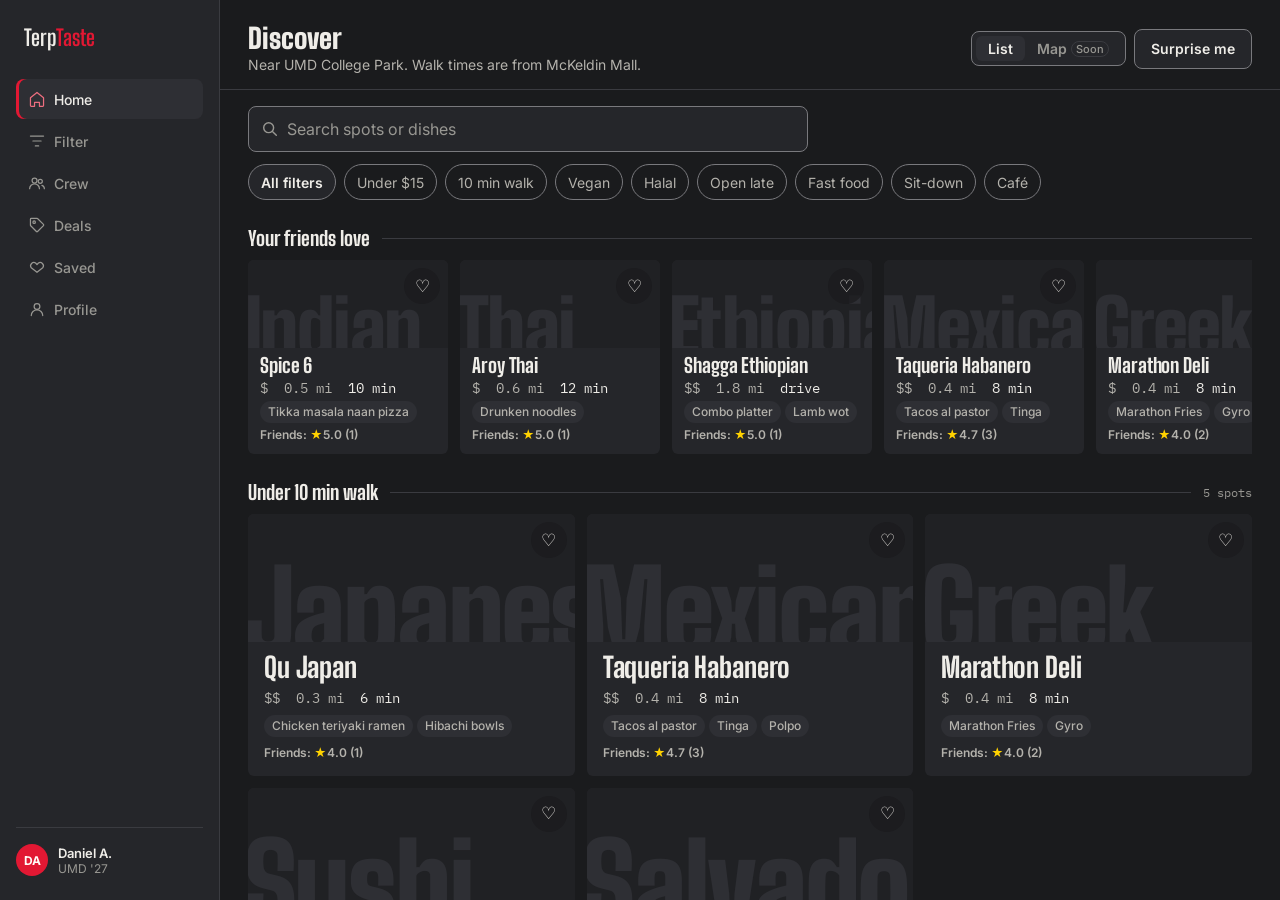
==== commit bf1ed850: "Phase 6: verify, and fixes found during verification Verified breakpoints (320-1600px, no horizontal" ====
--- a/index.html
+++ b/index.html
@@ -3,11 +3,15 @@
 <head>
 <meta charset="UTF-8">
 <meta name="viewport" content="width=device-width, initial-scale=1.0">
-<title>TerpTaste — UMD Food Discovery</title>
+<title>Discover | TerpTaste</title>
+<meta name="description" content="TerpTaste helps UMD students pick where to eat near College Park: spots sorted by walk time, what friends ordered and rated, weekly deals, and a quick group vote.">
+<meta name="theme-color" content="#1A1B1D">
+<link rel="icon" href="data:image/svg+xml,%3Csvg xmlns=%22http://www.w3.org/2000/svg%22 viewBox=%220 0 32 32%22%3E%3Crect width=%2232%22 height=%2232%22 rx=%226%22 fill=%22%23E21833%22/%3E%3Ctext x=%2216%22 y=%2223%22 font-family=%22Arial Black,Arial,sans-serif%22 font-size=%2218%22 font-weight=%22900%22 fill=%22%23FFFCF8%22 text-anchor=%22middle%22%3ETT%3C/text%3E%3C/svg%3E">
 <link rel="preconnect" href="https://fonts.googleapis.com">
 <link rel="preconnect" href="https://fonts.gstatic.com" crossorigin>
 <link rel="preload" as="style" href="https://fonts.googleapis.com/css2?family=Big+Shoulders+Display:wght@700;800;900&family=Inter:wght@400;500;600;700&family=IBM+Plex+Mono:wght@500&display=swap">
-<link href="https://fonts.googleapis.com/css2?family=Big+Shoulders+Display:wght@700;800;900&family=Inter:wght@400;500;600;700&family=IBM+Plex+Mono:wght@500&display=swap" rel="stylesheet">
+<link href="https://fonts.googleapis.com/css2?family=Big+Shoulders+Display:wght@700;800;900&family=Inter:wght@400;500;600;700&family=IBM+Plex+Mono:wght@500&display=swap" rel="stylesheet" media="print" onload="this.media='all'">
+<noscript><link href="https://fonts.googleapis.com/css2?family=Big+Shoulders+Display:wght@700;800;900&family=Inter:wght@400;500;600;700&family=IBM+Plex+Mono:wght@500&display=swap" rel="stylesheet"></noscript>
 <link rel="stylesheet" href="css/tokens.css">
 <link rel="stylesheet" href="css/app.css">
 <link rel="stylesheet" href="css/components.css">
@@ -152,7 +156,7 @@
               </div>
             </div>
             <div class="psec">
-              <div class="ptitle">Dietary preferences</div>
+              <div class="ptitle">Your preferences</div>
               <div class="ptags"><div class="ptag">Asian</div><div class="ptag">Under $15</div><div class="ptag">Quick eats</div><div class="ptag">Vegan options</div><div class="ptag">Open late</div></div>
             </div>
             <div class="psec">
--- a/css/tokens.css
+++ b/css/tokens.css
@@ -21,13 +21,13 @@
   --gold:#FFD200;         /* ratings and the vote leader only */
   --open:#3FC47F;         /* open-now status only */
 
-  /* Avatar fills (initials on white text) */
-  --avatar-red:#E03A3E;
-  --avatar-blue:#3D7EBF;
-  --avatar-green:#2A9D60;
+  /* Avatar fills: each keeps 4.5:1+ with --on-red initials */
+  --avatar-red:#D3373A;
+  --avatar-blue:#3977B4;
+  --avatar-green:#238350;
   --avatar-purple:#9B59B6;
-  --avatar-orange:#E67E22;
-  --avatar-teal:#1ABC9C;
+  --avatar-orange:#AF601A;
+  --avatar-teal:#12826C;
 
   /* ── Semantic color ───────────────────────────────────────────────── */
   --bg-page:var(--asphalt);
--- a/css/app.css
+++ b/css/app.css
@@ -9,7 +9,7 @@
 .sidebar-logo{font-family:var(--f-display);font-size:22px;font-weight:700;color:var(--text-primary);margin-bottom:28px;padding:0 8px;}
 .sidebar-logo span{color:var(--terp-red);}
 .sidebar-user{margin-top:auto;display:flex;align-items:center;gap:10px;padding-top:16px;border-top:1px solid var(--border);}
-.s-avatar{width:32px;height:32px;border-radius:50%;background:var(--terp-red);display:flex;align-items:center;justify-content:center;font-size:11px;font-weight:700;color:var(--text-primary);flex-shrink:0;}
+.s-avatar{width:32px;height:32px;border-radius:50%;background:var(--terp-red);display:flex;align-items:center;justify-content:center;font-size:12px;font-weight:700;color:var(--on-action);flex-shrink:0;}
 .s-name{font-size:13px;font-weight:600;color:var(--text-primary);}
 .s-sub{font-size:12px;color:var(--text-muted);}
 .main-area{flex:1;overflow:hidden;display:flex;flex-direction:column;background:var(--bg-page);}
@@ -25,7 +25,7 @@
 .abtn:hover{border-color:var(--control-border);}
 .playout{display:grid;grid-template-columns:240px 1fr;gap:24px;padding:24px 28px;align-items:start;}
 .pcard{background:var(--surface-1);border:1px solid var(--border);border-radius:16px;padding:24px;text-align:center;}
-.pavatar{width:72px;height:72px;border-radius:50%;background:var(--terp-red);display:flex;align-items:center;justify-content:center;font-size:22px;font-weight:700;color:var(--text-primary);margin:0 auto 12px;}
+.pavatar{width:72px;height:72px;border-radius:50%;background:var(--terp-red);display:flex;align-items:center;justify-content:center;font-size:22px;font-weight:700;color:var(--on-action);margin:0 auto 12px;}
 .pname{font-family:var(--f-display);font-size:20px;font-weight:700;color:var(--text-primary);}
 .phandle{font-size:12px;color:var(--text-muted);margin-top:3px;}
 .sgrid{display:grid;grid-template-columns:1fr 1fr;gap:8px;margin-top:16px;}
--- a/css/components.css
+++ b/css/components.css
@@ -11,6 +11,7 @@
 .tt-card-link:focus-visible{outline:none;}
 .tt-card:has(.tt-card-link:focus-visible){outline:2px solid var(--focus-ring);outline-offset:2px;}
 .tt-card:hover .tt-tile-word{color:var(--tile-word-hover);}
+.tt-tile-word::before{content:attr(data-word);}
 
 .tt-card--compact{width:200px;flex-shrink:0;}
 .tt-card--compact .tt-tile{height:88px;}
